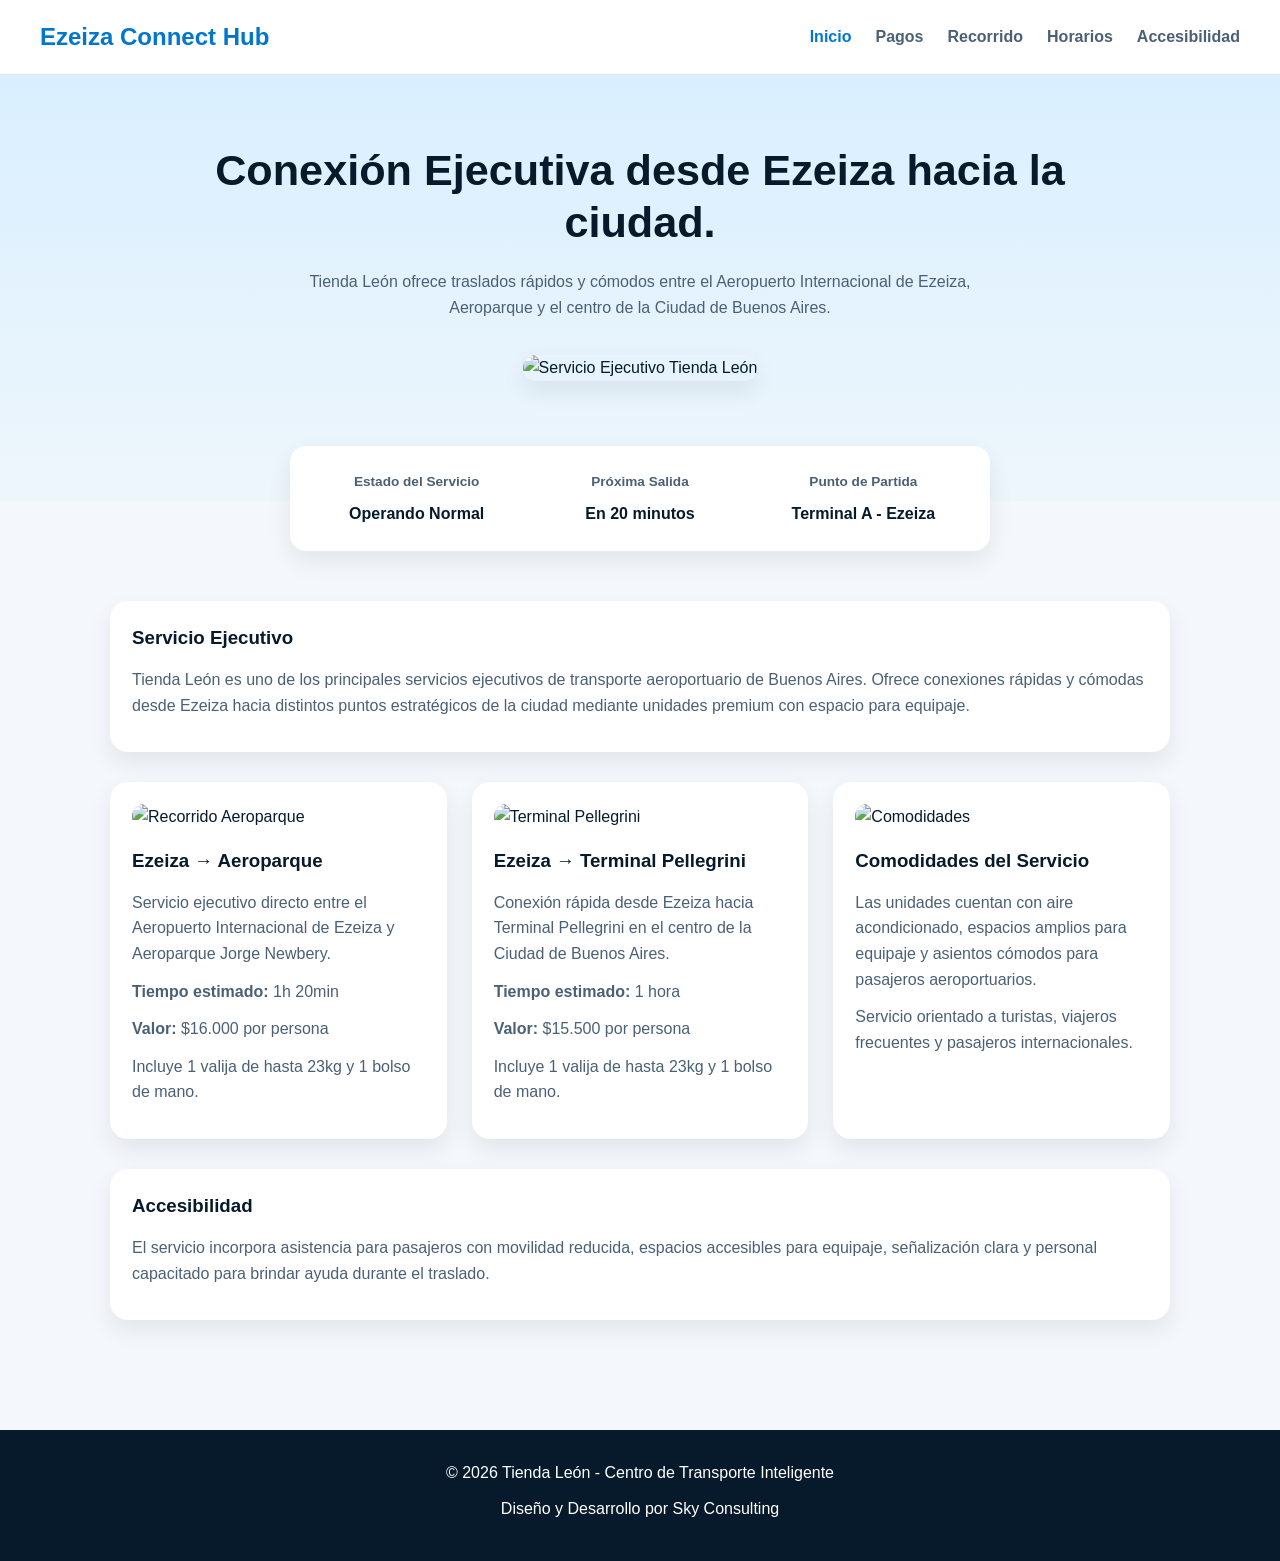
==== index.html @ 2cee9895 "Rename tiendaleon.html to index.html" ====
<!DOCTYPE html>
<html lang="es">

<head>

    <meta charset="UTF-8">
    <meta name="viewport" content="width=device-width, initial-scale=1.0">

    <title>Tienda León | Ezeiza Connect Hub</title>

    <link rel="stylesheet" href="css.css">

</head>

<body>

<header>

    <h1>Ezeiza Connect Hub</h1>

    <nav>
        <ul>
            <li><a href="#" class="active">Inicio</a></li>
            <li><a href="#">Pagos</a></li>
            <li><a href="#">Recorrido</a></li>
            <li><a href="#">Horarios</a></li>
            <li><a href="#">Accesibilidad</a></li>
        </ul>
    </nav>

</header>

<section class="hero-wrapper">

    <div class="hero-content">

        <h2>
            Conexión Ejecutiva desde Ezeiza hacia la ciudad.
        </h2>

        <p>
            Tienda León ofrece traslados rápidos y cómodos entre
            el Aeropuerto Internacional de Ezeiza, Aeroparque y
            el centro de la Ciudad de Buenos Aires.
        </p>

        <img src="imagenes/tiendaleon-banner.jpg"
             alt="Servicio Ejecutivo Tienda León"
             class="hero-bus">

    </div>

</section>

<div class="status-panel-container">

    <div class="status-panel">

        <div class="status-item">

            <h4>Estado del Servicio</h4>

            <p>Operando Normal</p>

        </div>

        <div class="status-item">

            <h4>Próxima Salida</h4>

            <p>En 20 minutos</p>

        </div>

        <div class="status-item">

            <h4>Punto de Partida</h4>

            <p>Terminal A - Ezeiza</p>

        </div>

    </div>

</div>

<main>

<section class="info-section">

    <div class="card info-card">

        <h3>Servicio Ejecutivo</h3>

        <p>
            Tienda León es uno de los principales servicios ejecutivos
            de transporte aeroportuario de Buenos Aires. Ofrece conexiones
            rápidas y cómodas desde Ezeiza hacia distintos puntos estratégicos
            de la ciudad mediante unidades premium con espacio para equipaje.
        </p>

    </div>

</section>

<section class="cards-grid">

    <div class="card">

        <img src="imagenes/recorrido.jpg"
             alt="Recorrido Aeroparque">

        <h3>Ezeiza → Aeroparque</h3>

        <p>
            Servicio ejecutivo directo entre el Aeropuerto Internacional
            de Ezeiza y Aeroparque Jorge Newbery.
        </p>

        <p>
            <strong>Tiempo estimado:</strong> 1h 20min
        </p>

        <p>
            <strong>Valor:</strong> $16.000 por persona
        </p>

        <p>
            Incluye 1 valija de hasta 23kg y 1 bolso de mano.
        </p>

    </div>

    <div class="card">

        <img src="imagenes/terminal.jpg"
             alt="Terminal Pellegrini">

        <h3>Ezeiza → Terminal Pellegrini</h3>

        <p>
            Conexión rápida desde Ezeiza hacia Terminal Pellegrini
            en el centro de la Ciudad de Buenos Aires.
        </p>

        <p>
            <strong>Tiempo estimado:</strong> 1 hora
        </p>

        <p>
            <strong>Valor:</strong> $15.500 por persona
        </p>

        <p>
            Incluye 1 valija de hasta 23kg y 1 bolso de mano.
        </p>

    </div>

    <div class="card">

        <img src="imagenes/equipaje2.jpg"
             alt="Comodidades">

        <h3>Comodidades del Servicio</h3>

        <p>
            Las unidades cuentan con aire acondicionado,
            espacios amplios para equipaje y asientos cómodos
            para pasajeros aeroportuarios.
        </p>

        <p>
            Servicio orientado a turistas, viajeros frecuentes
            y pasajeros internacionales.
        </p>

    </div>

</section>

<section class="info-section">

    <div class="card info-card">

        <h3>Accesibilidad</h3>

        <p>
            El servicio incorpora asistencia para pasajeros con movilidad reducida,
            espacios accesibles para equipaje, señalización clara y personal
            capacitado para brindar ayuda durante el traslado.
        </p>

    </div>

</section>

</main>

<footer>

    <div class="footer-content">

        <p>© 2026 Tienda León - Centro de Transporte Inteligente</p>

        <p>
            Diseño y Desarrollo por Sky Consulting
        </p>

    </div>

</footer>

</body>

</html>
---- css.css ----
/* RESET */

* {
    margin: 0;
    padding: 0;
    box-sizing: border-box;
}

/* VARIABLES */

:root {

    --blue-main: #0077CC;
    --blue-light: #38A9FF;
    --blue-soft: #D9EFFF;
    --dark-blue: #061A2B;
    --text-gray: #4B6075;
    --white: #FFFFFF;
    --background: #F4F7FB;

    --radius: 18px;

    --shadow:
    0 10px 25px rgba(0, 0, 0, 0.08);
}

/* BODY */

body {

    font-family: "Segoe UI", Verdana, sans-serif;

    background-color: var(--background);

    color: var(--dark-blue);

    line-height: 1.6;
}

/* HEADER */

header {

    width: 100%;

    background-color: var(--white);

    padding: 18px 40px;

    display: flex;

    justify-content: space-between;

    align-items: center;

    border-bottom: 1px solid #dbe6f0;

    position: sticky;

    top: 0;

    z-index: 100;
}

header h1 {

    font-size: 1.5rem;

    color: var(--blue-main);
}

nav ul {

    display: flex;

    list-style: none;

    gap: 24px;
}

nav a {

    text-decoration: none;

    color: var(--text-gray);

    font-weight: 600;

    transition: 0.2s;
}

nav a:hover,
.active {

    color: var(--blue-main);
}

/* HERO */

.hero-wrapper {

    background:
    linear-gradient(
        180deg,
        var(--blue-soft),
        #eef6fc
    );

    padding: 70px 20px 120px;

    text-align: center;
}

.hero-content {

    max-width: 900px;

    margin: auto;
}

.hero-content h2 {

    font-size: 2.7rem;

    line-height: 1.2;

    margin-bottom: 20px;
}

.hero-content p {

    max-width: 720px;

    margin: auto;

    color: var(--text-gray);

    margin-bottom: 35px;
}

.hero-bus {

    width: 100%;

    max-width: 520px;

    border-radius: 16px;

    box-shadow: var(--shadow);
}

/* STATUS PANEL */

.status-panel-container {

    display: flex;

    justify-content: center;

    margin-top: -55px;

    padding: 0 20px;
}

.status-panel {

    background-color: var(--white);

    border-radius: 16px;

    padding: 25px;

    width: 100%;

    max-width: 700px;

    display: grid;

    grid-template-columns: repeat(3, 1fr);

    gap: 20px;

    box-shadow: var(--shadow);
}

.status-item {

    text-align: center;
}

.status-item h4 {

    color: var(--text-gray);

    font-size: 0.85rem;

    margin-bottom: 8px;
}

.status-item p {

    font-weight: 700;

    color: var(--dark-blue);
}

/* MAIN */

main {

    max-width: 1100px;

    margin: auto;

    padding: 50px 20px 80px;
}

/* INFO SECTION */

.info-section {

    margin-bottom: 30px;
}

.info-card {

    padding: 35px;
}

/* GRID */

.cards-grid {

    display: grid;

    grid-template-columns: repeat(auto-fit, minmax(260px, 1fr));

    gap: 25px;

    margin-bottom: 30px;
}

/* CARD */

.card {

    background-color: var(--white);

    border-radius: var(--radius);

    padding: 22px;

    box-shadow: var(--shadow);
}

.card img {

    width: 100%;

    height: 120px;

    object-fit: cover;

    border-radius: 12px;

    margin-bottom: 16px;
}

.card h3 {

    margin-bottom: 14px;

    color: var(--dark-blue);
}

.card p {

    color: var(--text-gray);

    margin-bottom: 12px;
}

/* FOOTER */

footer {

    background-color: var(--dark-blue);

    color: white;

    text-align: center;

    padding: 30px 20px;
}

.footer-content p {

    margin-bottom: 10px;
}

/* RESPONSIVE */

@media (max-width: 800px) {

    header {

        flex-direction: column;

        gap: 16px;

        text-align: center;
    }

    nav ul {

        flex-wrap: wrap;

        justify-content: center;

        gap: 16px;
    }

    .hero-content h2 {

        font-size: 2rem;
    }

    .status-panel {

        grid-template-columns: 1fr;
    }
}
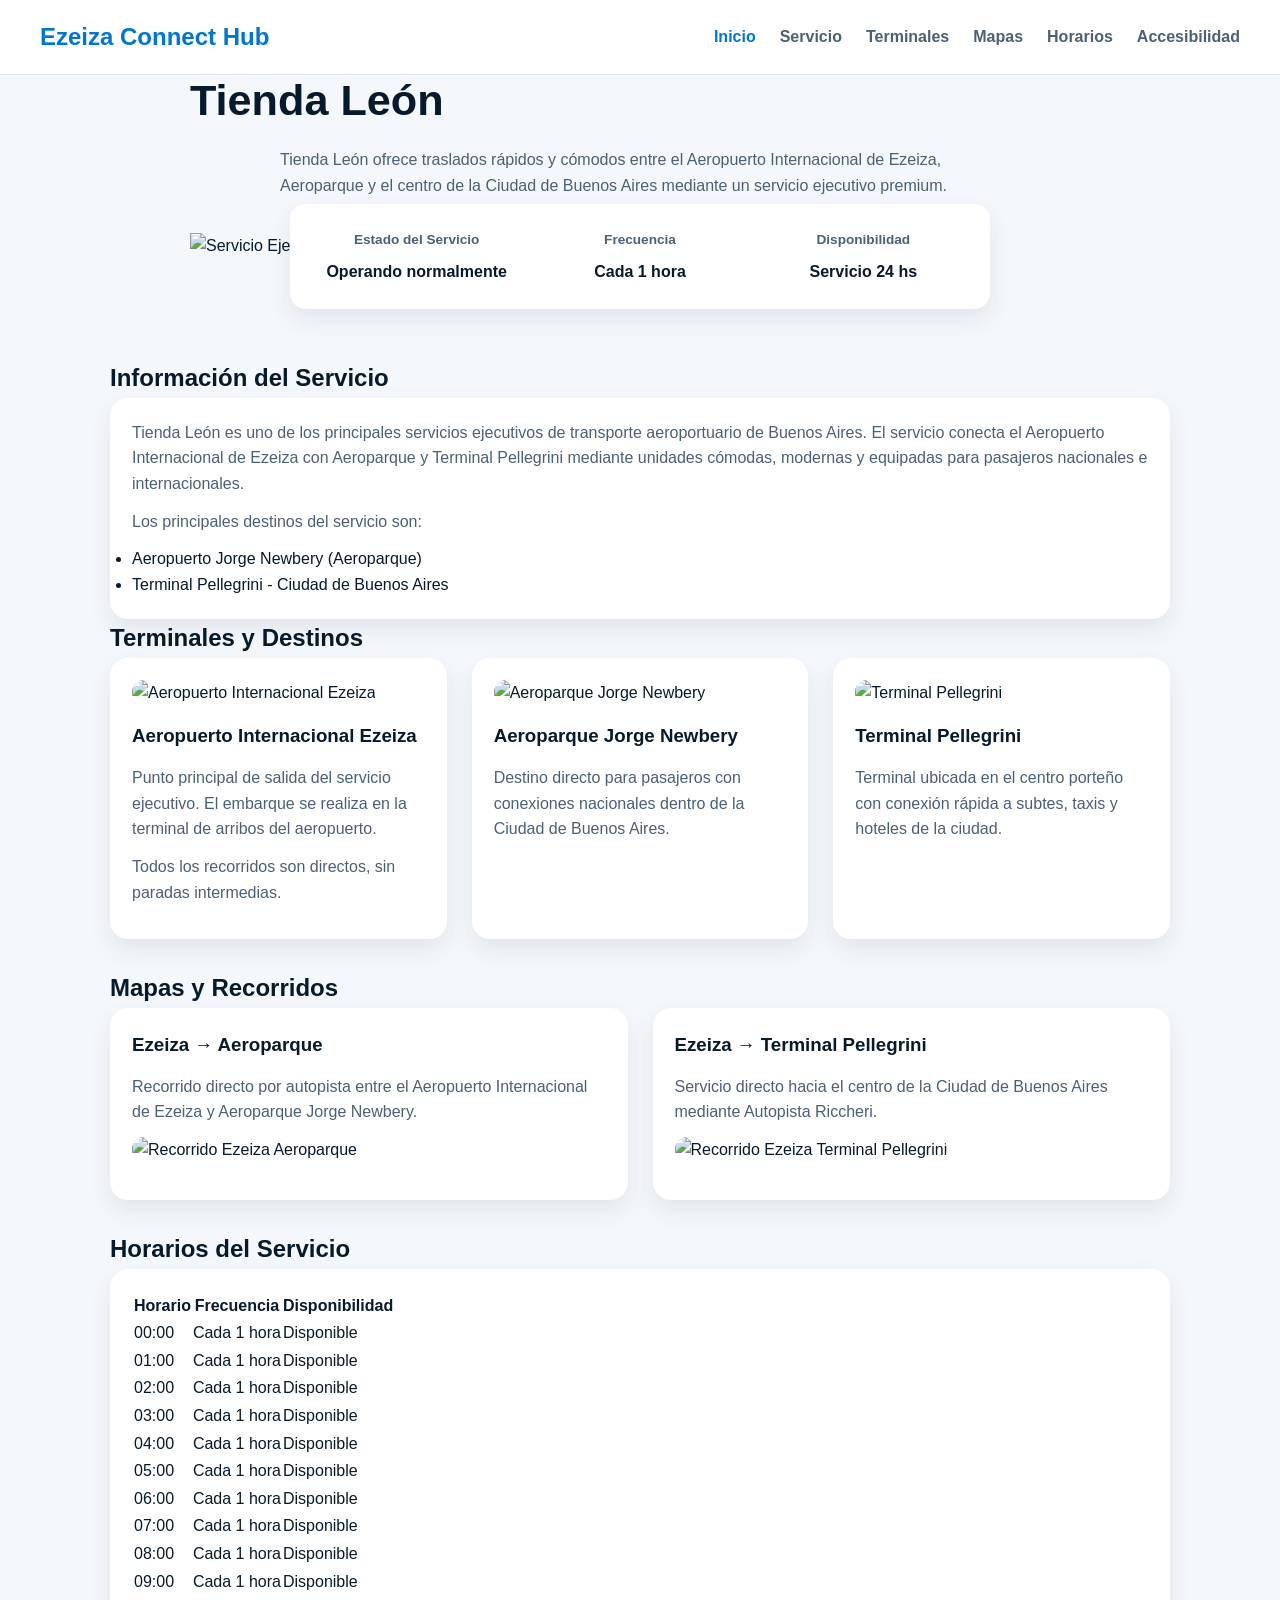
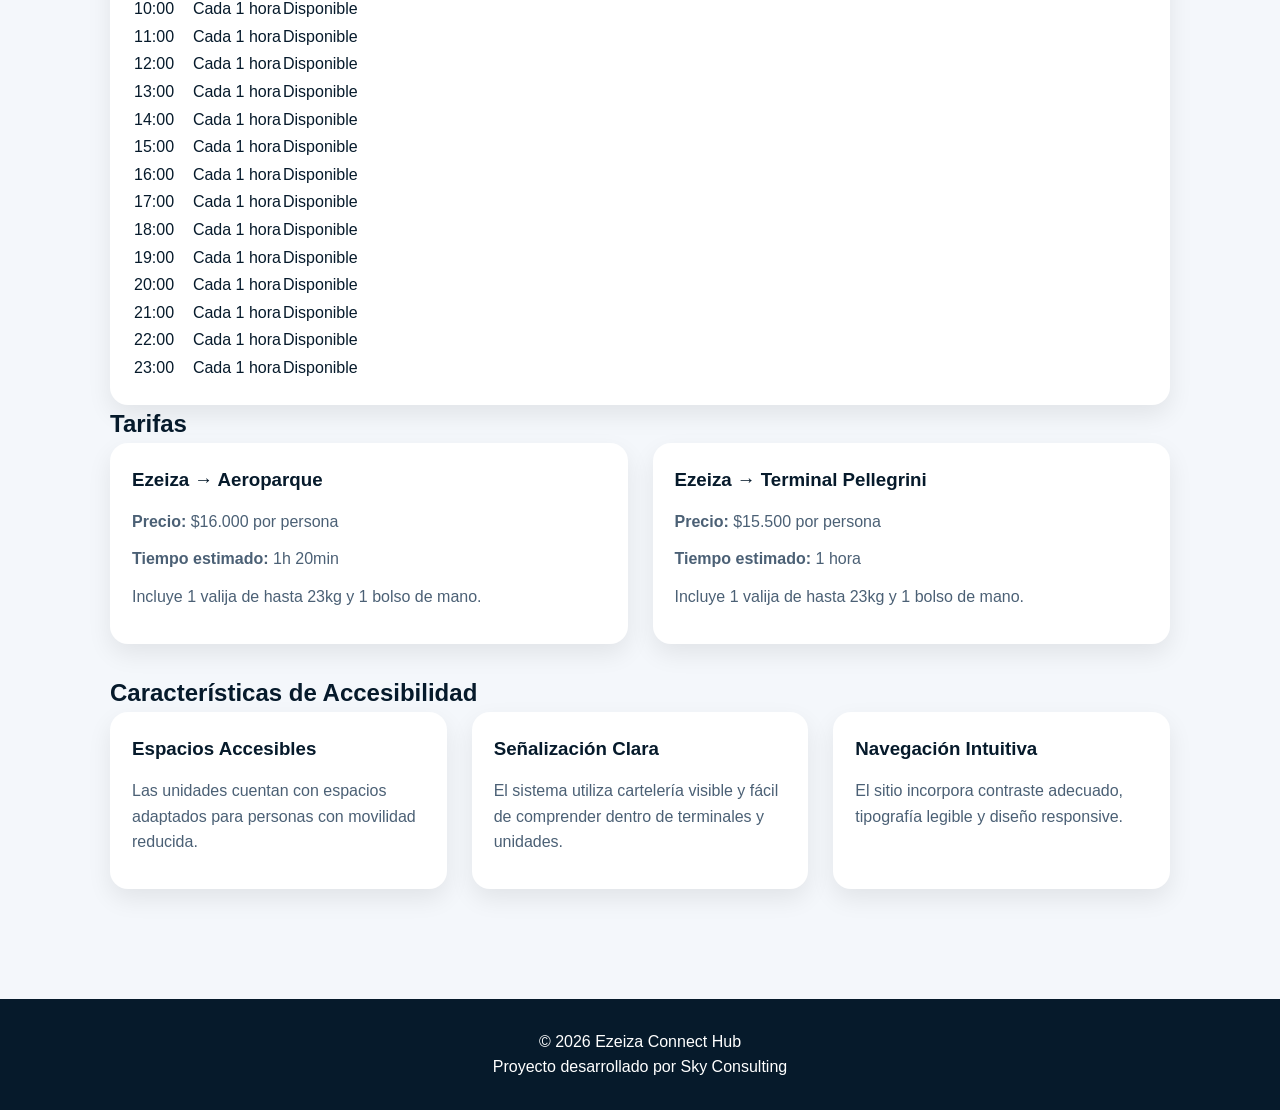
==== commit 3b1e776b: "Update navigation and service information in index.html" ====
--- a/index.html
+++ b/index.html
@@ -19,40 +19,44 @@
     <h1>Ezeiza Connect Hub</h1>
 
     <nav>
+
         <ul>
+
             <li><a href="#" class="active">Inicio</a></li>
-            <li><a href="#">Pagos</a></li>
-            <li><a href="#">Recorrido</a></li>
-            <li><a href="#">Horarios</a></li>
-            <li><a href="#">Accesibilidad</a></li>
+            <li><a href="#servicio">Servicio</a></li>
+            <li><a href="#terminales">Terminales</a></li>
+            <li><a href="#mapas">Mapas</a></li>
+            <li><a href="#horarios">Horarios</a></li>
+            <li><a href="#accesibilidad">Accesibilidad</a></li>
+
         </ul>
+
     </nav>
 
 </header>
 
-<section class="hero-wrapper">
+<section class="hero">
 
     <div class="hero-content">
 
-        <h2>
-            Conexión Ejecutiva desde Ezeiza hacia la ciudad.
-        </h2>
+        <h2>Tienda León</h2>
 
         <p>
             Tienda León ofrece traslados rápidos y cómodos entre
             el Aeropuerto Internacional de Ezeiza, Aeroparque y
-            el centro de la Ciudad de Buenos Aires.
+            el centro de la Ciudad de Buenos Aires mediante un
+            servicio ejecutivo premium.
         </p>
 
-        <img src="imagenes/tiendaleon-banner.jpg"
+        <img src="imagenes/tiendaleon.jpg"
              alt="Servicio Ejecutivo Tienda León"
-             class="hero-bus">
-
-    </div>
-
-</section>
-
-<div class="status-panel-container">
+             class="hero-img">
+
+    </div>
+
+</section>
+
+<section class="status-panel-container">
 
     <div class="status-panel">
 
@@ -60,136 +64,297 @@
 
             <h4>Estado del Servicio</h4>
 
-            <p>Operando Normal</p>
+            <p>Operando normalmente</p>
 
         </div>
 
         <div class="status-item">
 
-            <h4>Próxima Salida</h4>
-
-            <p>En 20 minutos</p>
+            <h4>Frecuencia</h4>
+
+            <p>Cada 1 hora</p>
 
         </div>
 
         <div class="status-item">
 
-            <h4>Punto de Partida</h4>
-
-            <p>Terminal A - Ezeiza</p>
-
-        </div>
-
-    </div>
-
-</div>
+            <h4>Disponibilidad</h4>
+
+            <p>Servicio 24 hs</p>
+
+        </div>
+
+    </div>
+
+</section>
 
 <main>
 
-<section class="info-section">
-
-    <div class="card info-card">
-
-        <h3>Servicio Ejecutivo</h3>
+<section id="servicio" class="section">
+
+    <h2>Información del Servicio</h2>
+
+    <div class="card">
 
         <p>
             Tienda León es uno de los principales servicios ejecutivos
-            de transporte aeroportuario de Buenos Aires. Ofrece conexiones
-            rápidas y cómodas desde Ezeiza hacia distintos puntos estratégicos
-            de la ciudad mediante unidades premium con espacio para equipaje.
+            de transporte aeroportuario de Buenos Aires. El servicio conecta
+            el Aeropuerto Internacional de Ezeiza con Aeroparque y Terminal
+            Pellegrini mediante unidades cómodas, modernas y equipadas
+            para pasajeros nacionales e internacionales.
         </p>
 
-    </div>
-
-</section>
-
-<section class="cards-grid">
+        <p>
+            Los principales destinos del servicio son:
+        </p>
+
+        <ul>
+
+            <li>Aeropuerto Jorge Newbery (Aeroparque)</li>
+
+            <li>Terminal Pellegrini - Ciudad de Buenos Aires</li>
+
+        </ul>
+
+    </div>
+
+</section>
+
+<section id="terminales" class="section">
+
+    <h2>Terminales y Destinos</h2>
+
+    <div class="cards-grid">
+
+        <div class="card">
+
+            <img src="imagenes/ezeiza.jpg"
+                 alt="Aeropuerto Internacional Ezeiza">
+
+            <h3>Aeropuerto Internacional Ezeiza</h3>
+
+            <p>
+                Punto principal de salida del servicio ejecutivo.
+                El embarque se realiza en la terminal de arribos
+                del aeropuerto.
+            </p>
+
+            <p>
+                Todos los recorridos son directos,
+                sin paradas intermedias.
+            </p>
+
+        </div>
+
+        <div class="card">
+
+            <img src="imagenes/aeroparque.jpg"
+                 alt="Aeroparque Jorge Newbery">
+
+            <h3>Aeroparque Jorge Newbery</h3>
+
+            <p>
+                Destino directo para pasajeros con conexiones
+                nacionales dentro de la Ciudad de Buenos Aires.
+            </p>
+
+        </div>
+
+        <div class="card">
+
+            <img src="imagenes/pellegrini.jpg"
+                 alt="Terminal Pellegrini">
+
+            <h3>Terminal Pellegrini</h3>
+
+            <p>
+                Terminal ubicada en el centro porteño con conexión
+                rápida a subtes, taxis y hoteles de la ciudad.
+            </p>
+
+        </div>
+
+    </div>
+
+</section>
+
+<section id="mapas" class="section">
+
+    <h2>Mapas y Recorridos</h2>
+
+    <div class="cards-grid">
+
+        <div class="card">
+
+            <h3>Ezeiza → Aeroparque</h3>
+
+            <p>
+                Recorrido directo por autopista entre
+                el Aeropuerto Internacional de Ezeiza
+                y Aeroparque Jorge Newbery.
+            </p>
+            
+            <img src="imagenes/mapa1.jpg"
+                 alt="Recorrido Ezeiza Aeroparque"
+                 class="mapa-img">
+
+        </div>
+
+        <div class="card">
+
+            <h3>Ezeiza → Terminal Pellegrini</h3>
+
+            <p>
+                Servicio directo hacia el centro de
+                la Ciudad de Buenos Aires mediante
+                Autopista Riccheri.
+            </p>
+
+            <img src="imagenes/mapa2.jpg"
+                 alt="Recorrido Ezeiza Terminal Pellegrini"
+                 class="mapa-img">
+
+        </div>
+
+    </div>
+
+</section>
+
+<section id="horarios" class="section">
+
+    <h2>Horarios del Servicio</h2>
 
     <div class="card">
 
-        <img src="imagenes/recorrido.jpg"
-             alt="Recorrido Aeroparque">
-
-        <h3>Ezeiza → Aeroparque</h3>
-
-        <p>
-            Servicio ejecutivo directo entre el Aeropuerto Internacional
-            de Ezeiza y Aeroparque Jorge Newbery.
-        </p>
-
-        <p>
-            <strong>Tiempo estimado:</strong> 1h 20min
-        </p>
-
-        <p>
-            <strong>Valor:</strong> $16.000 por persona
-        </p>
-
-        <p>
-            Incluye 1 valija de hasta 23kg y 1 bolso de mano.
-        </p>
-
-    </div>
-
-    <div class="card">
-
-        <img src="imagenes/terminal.jpg"
-             alt="Terminal Pellegrini">
-
-        <h3>Ezeiza → Terminal Pellegrini</h3>
-
-        <p>
-            Conexión rápida desde Ezeiza hacia Terminal Pellegrini
-            en el centro de la Ciudad de Buenos Aires.
-        </p>
-
-        <p>
-            <strong>Tiempo estimado:</strong> 1 hora
-        </p>
-
-        <p>
-            <strong>Valor:</strong> $15.500 por persona
-        </p>
-
-        <p>
-            Incluye 1 valija de hasta 23kg y 1 bolso de mano.
-        </p>
-
-    </div>
-
-    <div class="card">
-
-        <img src="imagenes/equipaje2.jpg"
-             alt="Comodidades">
-
-        <h3>Comodidades del Servicio</h3>
-
-        <p>
-            Las unidades cuentan con aire acondicionado,
-            espacios amplios para equipaje y asientos cómodos
-            para pasajeros aeroportuarios.
-        </p>
-
-        <p>
-            Servicio orientado a turistas, viajeros frecuentes
-            y pasajeros internacionales.
-        </p>
-
-    </div>
-
-</section>
-
-<section class="info-section">
-
-    <div class="card info-card">
-
-        <h3>Accesibilidad</h3>
-
-        <p>
-            El servicio incorpora asistencia para pasajeros con movilidad reducida,
-            espacios accesibles para equipaje, señalización clara y personal
-            capacitado para brindar ayuda durante el traslado.
-        </p>
+        <table>
+
+            <thead>
+
+                <tr>
+
+                    <th>Horario</th>
+
+                    <th>Frecuencia</th>
+
+                    <th>Disponibilidad</th>
+
+                </tr>
+
+            </thead>
+
+            <tbody>
+
+                <tr><td>00:00</td><td>Cada 1 hora</td><td>Disponible</td></tr>
+                <tr><td>01:00</td><td>Cada 1 hora</td><td>Disponible</td></tr>
+                <tr><td>02:00</td><td>Cada 1 hora</td><td>Disponible</td></tr>
+                <tr><td>03:00</td><td>Cada 1 hora</td><td>Disponible</td></tr>
+                <tr><td>04:00</td><td>Cada 1 hora</td><td>Disponible</td></tr>
+                <tr><td>05:00</td><td>Cada 1 hora</td><td>Disponible</td></tr>
+                <tr><td>06:00</td><td>Cada 1 hora</td><td>Disponible</td></tr>
+                <tr><td>07:00</td><td>Cada 1 hora</td><td>Disponible</td></tr>
+                <tr><td>08:00</td><td>Cada 1 hora</td><td>Disponible</td></tr>
+                <tr><td>09:00</td><td>Cada 1 hora</td><td>Disponible</td></tr>
+                <tr><td>10:00</td><td>Cada 1 hora</td><td>Disponible</td></tr>
+                <tr><td>11:00</td><td>Cada 1 hora</td><td>Disponible</td></tr>
+                <tr><td>12:00</td><td>Cada 1 hora</td><td>Disponible</td></tr>
+                <tr><td>13:00</td><td>Cada 1 hora</td><td>Disponible</td></tr>
+                <tr><td>14:00</td><td>Cada 1 hora</td><td>Disponible</td></tr>
+                <tr><td>15:00</td><td>Cada 1 hora</td><td>Disponible</td></tr>
+                <tr><td>16:00</td><td>Cada 1 hora</td><td>Disponible</td></tr>
+                <tr><td>17:00</td><td>Cada 1 hora</td><td>Disponible</td></tr>
+                <tr><td>18:00</td><td>Cada 1 hora</td><td>Disponible</td></tr>
+                <tr><td>19:00</td><td>Cada 1 hora</td><td>Disponible</td></tr>
+                <tr><td>20:00</td><td>Cada 1 hora</td><td>Disponible</td></tr>
+                <tr><td>21:00</td><td>Cada 1 hora</td><td>Disponible</td></tr>
+                <tr><td>22:00</td><td>Cada 1 hora</td><td>Disponible</td></tr>
+                <tr><td>23:00</td><td>Cada 1 hora</td><td>Disponible</td></tr>
+
+            </tbody>
+
+        </table>
+
+    </div>
+
+</section>
+
+<section class="section">
+
+    <h2>Tarifas</h2>
+
+    <div class="cards-grid">
+
+        <div class="card">
+
+            <h3>Ezeiza → Aeroparque</h3>
+
+            <p><strong>Precio:</strong> $16.000 por persona</p>
+
+            <p><strong>Tiempo estimado:</strong> 1h 20min</p>
+
+            <p>
+                Incluye 1 valija de hasta 23kg y
+                1 bolso de mano.
+            </p>
+
+        </div>
+
+        <div class="card">
+
+            <h3>Ezeiza → Terminal Pellegrini</h3>
+
+            <p><strong>Precio:</strong> $15.500 por persona</p>
+
+            <p><strong>Tiempo estimado:</strong> 1 hora</p>
+
+            <p>
+                Incluye 1 valija de hasta 23kg y
+                1 bolso de mano.
+            </p>
+
+        </div>
+
+    </div>
+
+</section>
+
+<section id="accesibilidad" class="section">
+
+    <h2>Características de Accesibilidad</h2>
+
+    <div class="cards-grid">
+
+        <div class="card">
+
+            <h3>Espacios Accesibles</h3>
+
+            <p>
+                Las unidades cuentan con espacios adaptados
+                para personas con movilidad reducida.
+            </p>
+
+        </div>
+
+        <div class="card">
+
+            <h3>Señalización Clara</h3>
+
+            <p>
+                El sistema utiliza cartelería visible y fácil
+                de comprender dentro de terminales y unidades.
+            </p>
+
+        </div>
+
+        <div class="card">
+
+            <h3>Navegación Intuitiva</h3>
+
+            <p>
+                El sitio incorpora contraste adecuado,
+                tipografía legible y diseño responsive.
+            </p>
+
+        </div>
 
     </div>
 
@@ -199,15 +364,9 @@
 
 <footer>
 
-    <div class="footer-content">
-
-        <p>© 2026 Tienda León - Centro de Transporte Inteligente</p>
-
-        <p>
-            Diseño y Desarrollo por Sky Consulting
-        </p>
-
-    </div>
+    <p>© 2026 Ezeiza Connect Hub</p>
+
+    <p>Proyecto desarrollado por Sky Consulting</p>
 
 </footer>
 
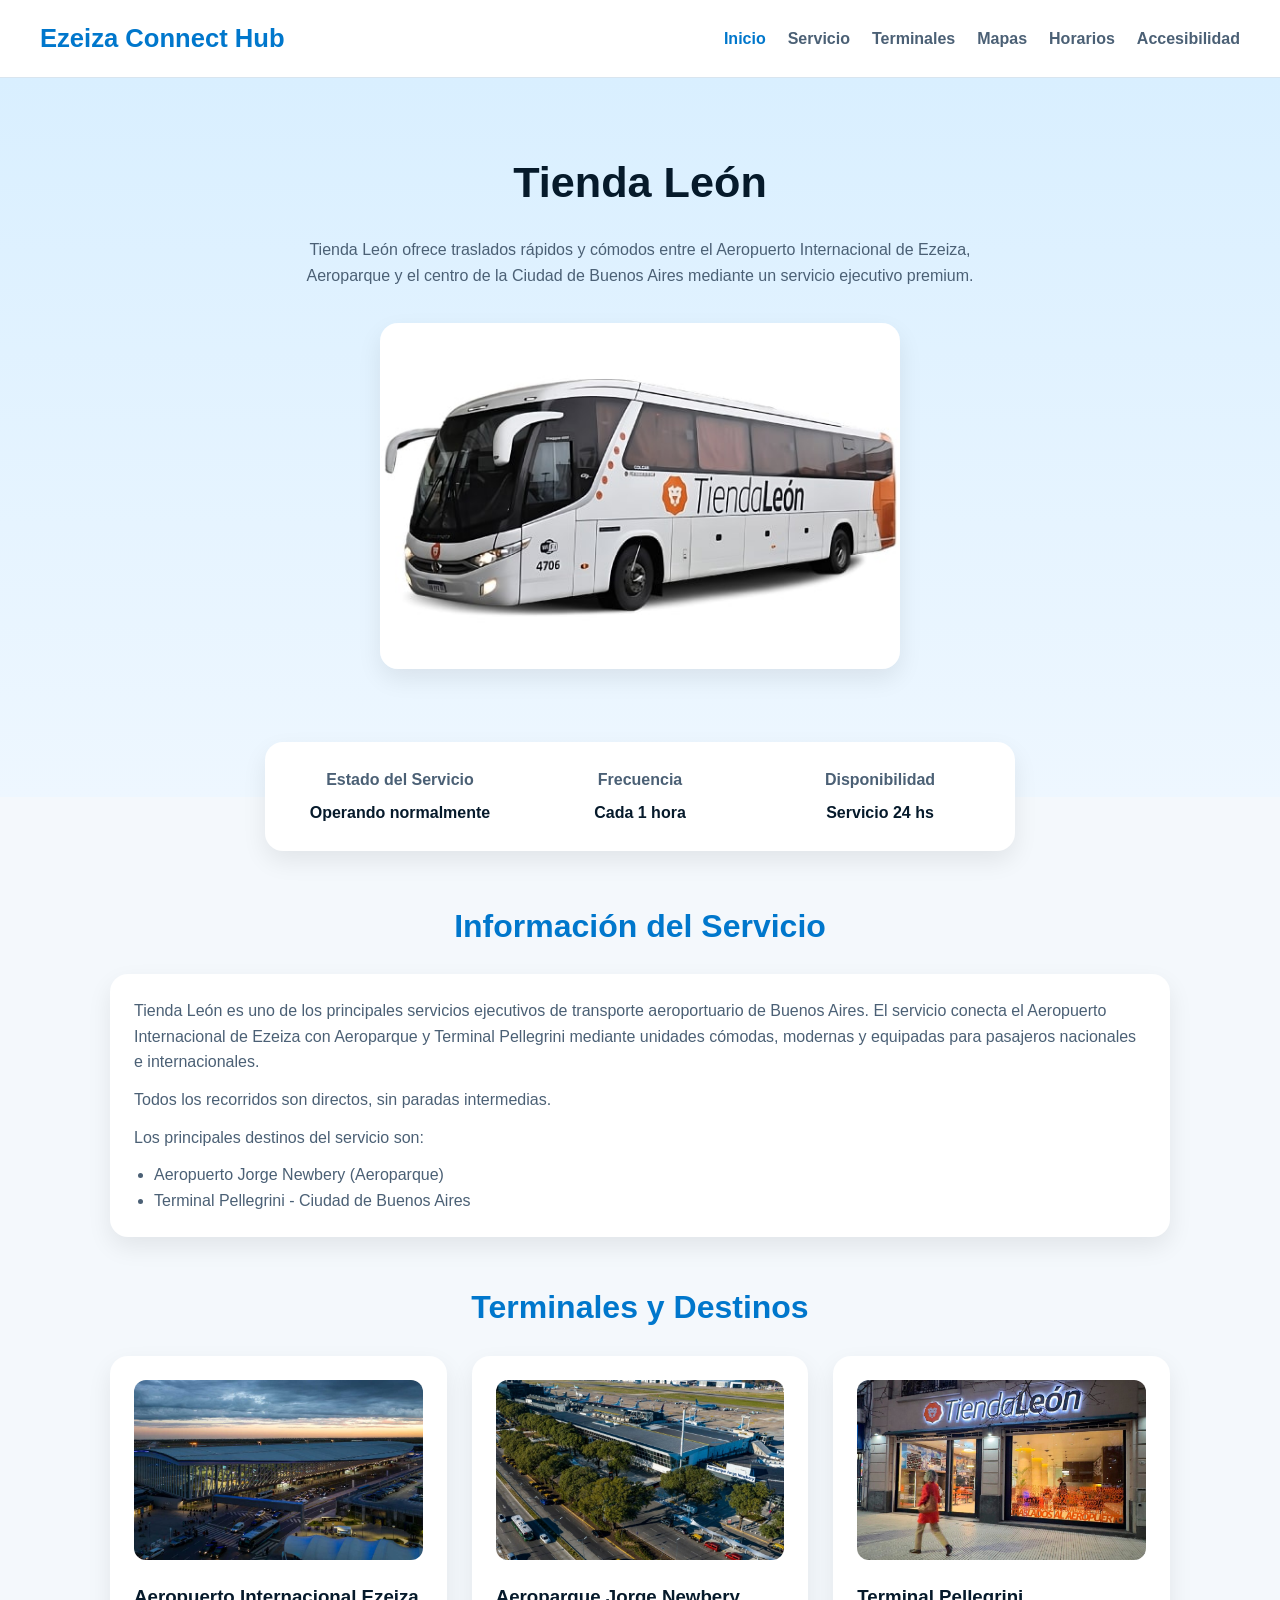
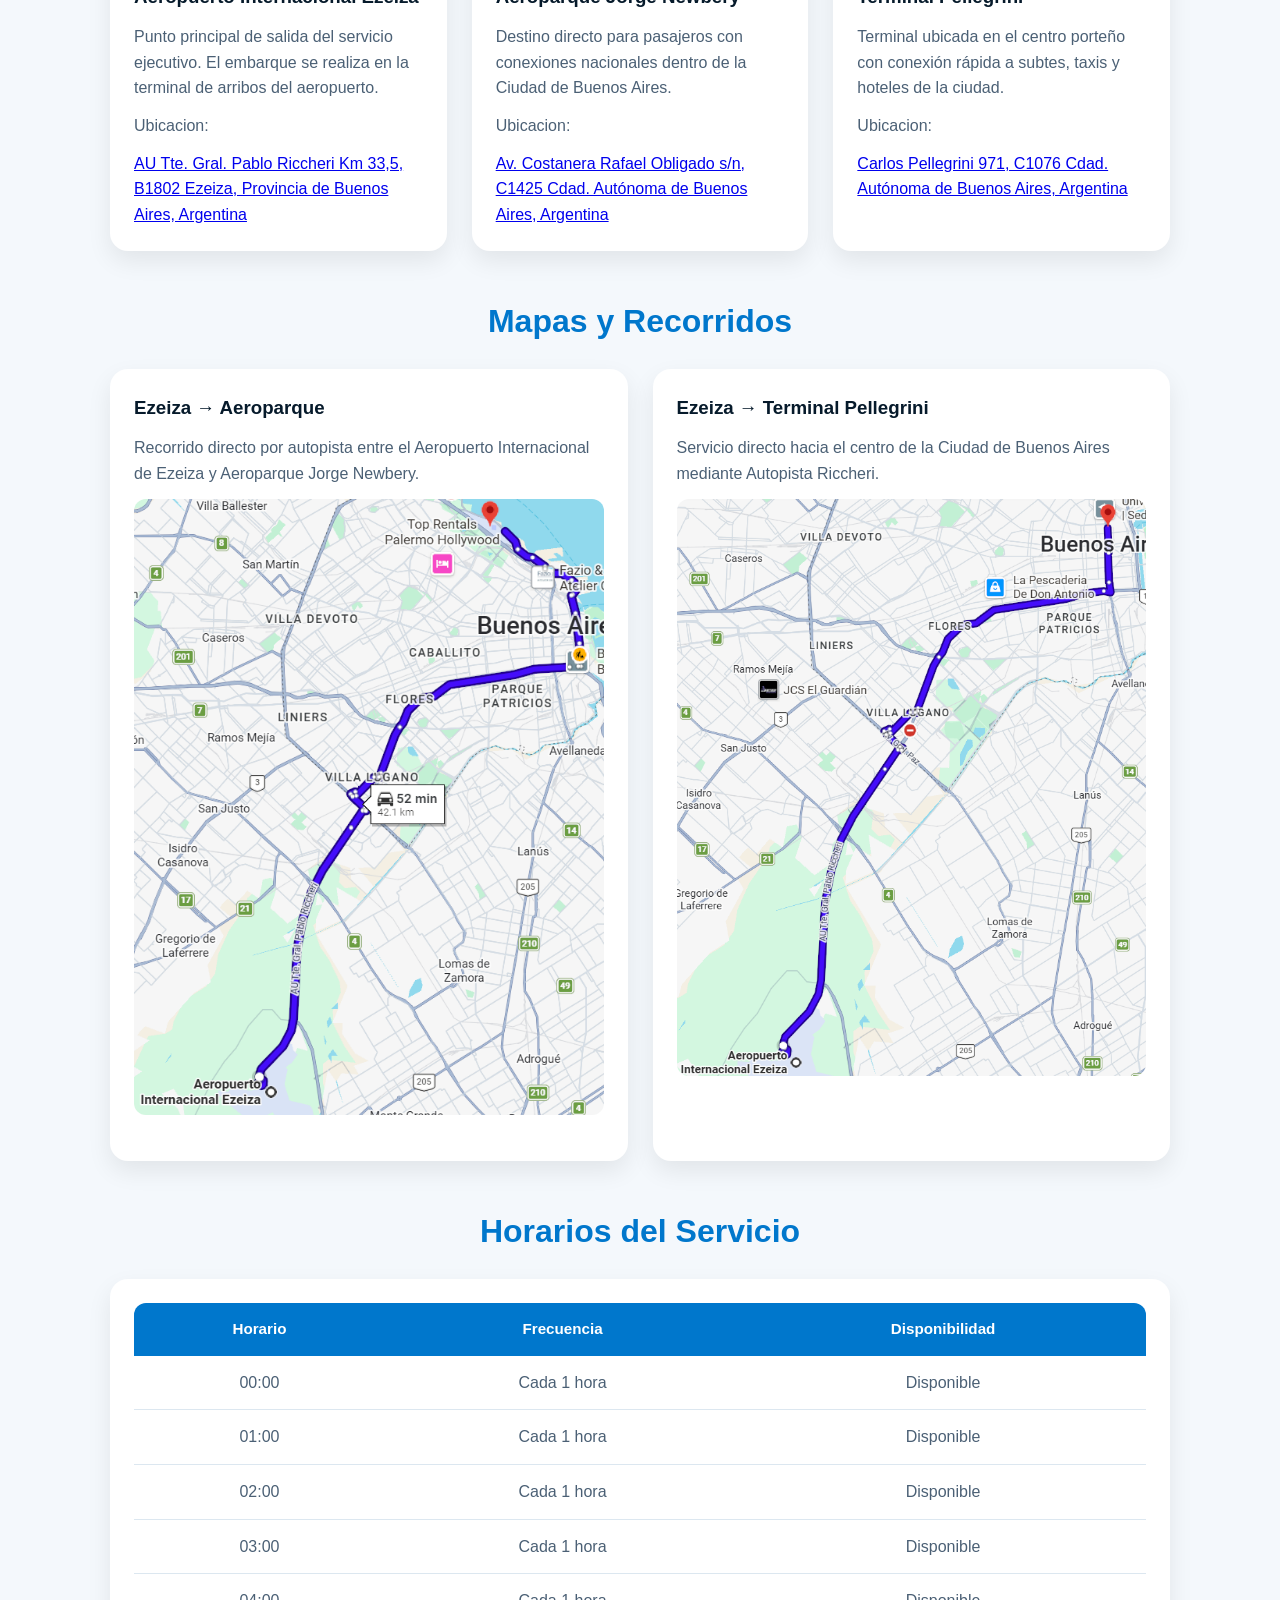
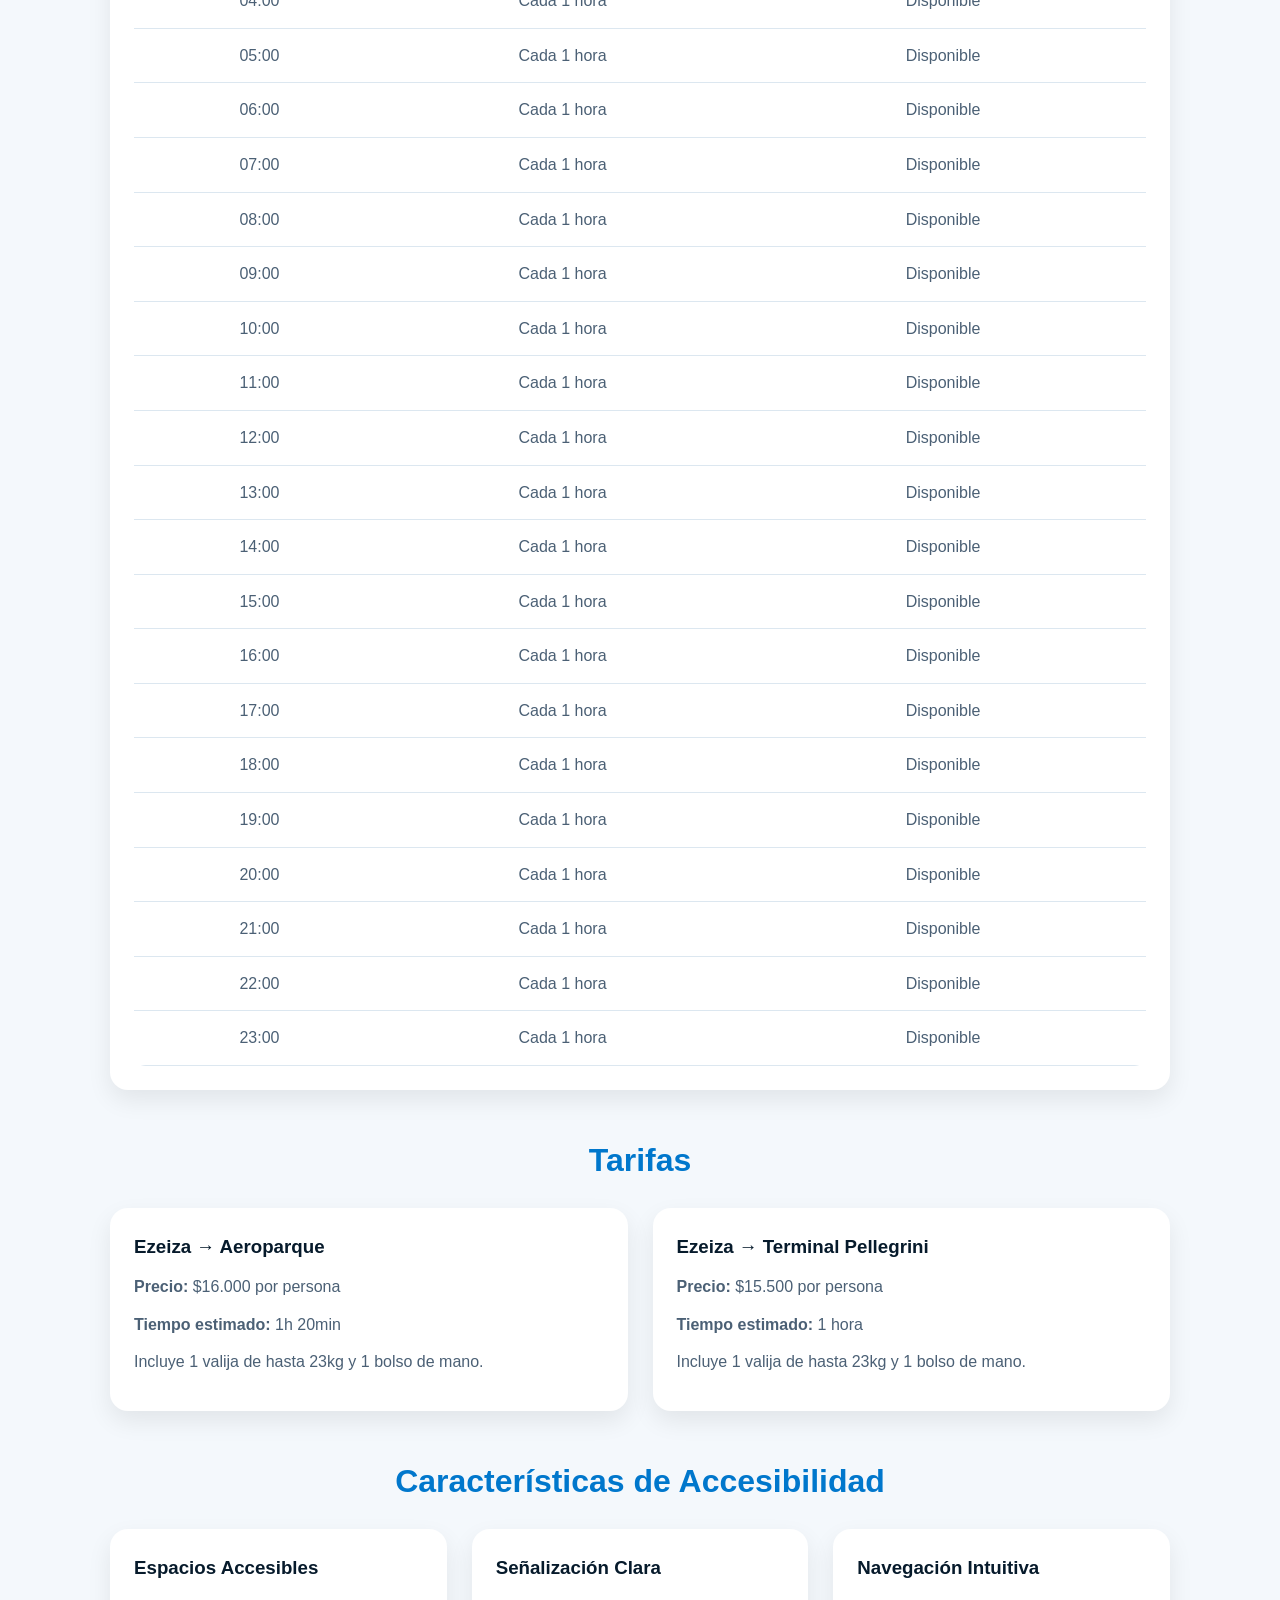
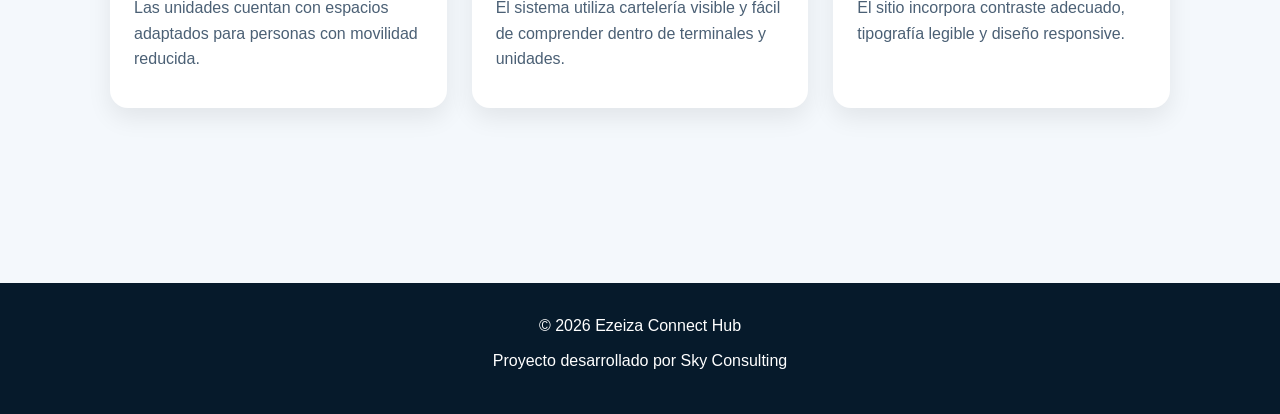
==== commit 8d6692cd: "Refactor destination information and add locations Removed redundant paragraph and added location de" ====
--- a/index.html
+++ b/index.html
@@ -103,17 +103,14 @@
             Pellegrini mediante unidades cómodas, modernas y equipadas
             para pasajeros nacionales e internacionales.
         </p>
-
-        <p>
-            Los principales destinos del servicio son:
-        </p>
+        
+        <p>Todos los recorridos son directos, sin paradas intermedias.</p>
+        
+        <p>Los principales destinos del servicio son:</p>
 
         <ul>
-
             <li>Aeropuerto Jorge Newbery (Aeroparque)</li>
-
             <li>Terminal Pellegrini - Ciudad de Buenos Aires</li>
-
         </ul>
 
     </div>
@@ -131,7 +128,7 @@
             <img src="imagenes/ezeiza.jpg"
                  alt="Aeropuerto Internacional Ezeiza">
 
-            <h3>Aeropuerto Internacional Ezeiza</h3>
+            <h3>Aeropuerto Internacional Ezeiza</h3>    
 
             <p>
                 Punto principal de salida del servicio ejecutivo.
@@ -139,10 +136,9 @@
                 del aeropuerto.
             </p>
 
-            <p>
-                Todos los recorridos son directos,
-                sin paradas intermedias.
-            </p>
+            <p>Ubicacion:</p>
+
+            <a href="https://maps.app.goo.gl/3HDihcveMCBd2cHBA">AU Tte. Gral. Pablo Riccheri Km 33,5, B1802 Ezeiza, Provincia de Buenos Aires, Argentina</a>
 
         </div>
 
@@ -158,6 +154,10 @@
                 nacionales dentro de la Ciudad de Buenos Aires.
             </p>
 
+            <p>Ubicacion:</p>
+
+            <a href="https://maps.app.goo.gl/14UZ8YsFJiSViTcU9">Av. Costanera Rafael Obligado s/n, C1425 Cdad. Autónoma de Buenos Aires, Argentina</a>
+
         </div>
 
         <div class="card">
@@ -171,6 +171,10 @@
                 Terminal ubicada en el centro porteño con conexión
                 rápida a subtes, taxis y hoteles de la ciudad.
             </p>
+
+            <p>Ubicacion:</p>
+
+            <a href="https://maps.app.goo.gl/hiGtd1gdm82wyASZ9">Carlos Pellegrini 971, C1076 Cdad. Autónoma de Buenos Aires, Argentina</a>
 
         </div>
 
--- a/css.css
+++ b/css.css
@@ -1,5 +1,4 @@
 /* RESET */
-
 * {
     margin: 0;
     padding: 0;
@@ -7,326 +6,277 @@
 }
 
 /* VARIABLES */
-
 :root {
 
     --blue-main: #0077CC;
     --blue-light: #38A9FF;
     --blue-soft: #D9EFFF;
     --dark-blue: #061A2B;
-    --text-gray: #4B6075;
+    --gray-blue: #4B6075;
     --white: #FFFFFF;
-    --background: #F4F7FB;
-
+    --background: #F4F8FC;
     --radius: 18px;
-
-    --shadow:
-    0 10px 25px rgba(0, 0, 0, 0.08);
+    --shadow: 0 10px 25px rgba(0,0,0,0.08);
 }
 
 /* BODY */
-
 body {
-
-    font-family: "Segoe UI", Verdana, sans-serif;
-
+    font-family:"Segoe UI",Verdana,sans-serif;
     background-color: var(--background);
-
     color: var(--dark-blue);
-
     line-height: 1.6;
 }
 
 /* HEADER */
-
 header {
-
-    width: 100%;
-
-    background-color: var(--white);
-
+    background-color: var(--white);
     padding: 18px 40px;
-
     display: flex;
-
     justify-content: space-between;
-
     align-items: center;
-
-    border-bottom: 1px solid #dbe6f0;
-
     position: sticky;
-
     top: 0;
-
     z-index: 100;
+    border-bottom:1px solid #d9e5ef;
 }
 
 header h1 {
-
-    font-size: 1.5rem;
-
     color: var(--blue-main);
-}
-
+    font-size: 1.6rem;
+}
+
+/* NAV */
 nav ul {
-
+    list-style: none;
     display: flex;
-
-    list-style: none;
-
-    gap: 24px;
+    gap: 22px;
 }
 
 nav a {
-
     text-decoration: none;
-
-    color: var(--text-gray);
-
+    color: var(--gray-blue);
     font-weight: 600;
-
     transition: 0.2s;
 }
 
-nav a:hover,
-.active {
-
+nav a:hover,.active {
     color: var(--blue-main);
 }
 
 /* HERO */
-
-.hero-wrapper {
-
-    background:
-    linear-gradient(
-        180deg,
-        var(--blue-soft),
-        #eef6fc
-    );
-
+.hero {
+    background:linear-gradient(180deg,var(--blue-soft),#eef7ff);
     padding: 70px 20px 120px;
-
     text-align: center;
 }
 
 .hero-content {
-
     max-width: 900px;
-
     margin: auto;
 }
 
-.hero-content h2 {
-
+.hero h2 {
     font-size: 2.7rem;
-
-    line-height: 1.2;
-
     margin-bottom: 20px;
 }
 
-.hero-content p {
-
-    max-width: 720px;
-
+.hero p {
+    max-width: 700px;
     margin: auto;
-
-    color: var(--text-gray);
-
     margin-bottom: 35px;
-}
-
-.hero-bus {
-
-    width: 100%;
-
+    color: var(--gray-blue);
+}
+
+.hero-img {
+    width: 100%;
     max-width: 520px;
-
-    border-radius: 16px;
-
+    border-radius: 18px;
     box-shadow: var(--shadow);
+    object-fit: cover;
 }
 
 /* STATUS PANEL */
-
 .status-panel-container {
-
     display: flex;
-
     justify-content: center;
-
     margin-top: -55px;
-
     padding: 0 20px;
 }
 
 .status-panel {
-
-    background-color: var(--white);
-
-    border-radius: 16px;
-
+    background-color: var(--white);
+    width: 100%;
+    max-width: 750px;
+    display: grid;
+    grid-template-columns: repeat(3, 1fr);
+    gap: 20px;
     padding: 25px;
-
-    width: 100%;
-
-    max-width: 700px;
-
+    border-radius: 18px;
+    box-shadow: var(--shadow);
+}
+
+.status-item {
+    text-align: center;
+}
+
+.status-item h4 {
+    color: var(--gray-blue);
+    margin-bottom: 8px;
+}
+
+.status-item p {
+    font-weight: bold;
+}
+
+/* MAIN */
+main {
+    max-width: 1100px;
+    margin: auto;
+    padding: 50px 20px 80px;
+}
+
+/* SECTIONS */
+.section {
+    margin-bottom: 45px;
+}
+
+.section h2 {
+    margin-bottom: 22px;
+    color: var(--blue-main);
+    text-align: center;
+    font-size: 2rem;
+}
+
+/* CARD */
+.card {
+    background-color: var(--white);
+    padding: 24px;
+    border-radius: var(--radius);
+    box-shadow: var(--shadow);
+}
+
+/* GRID */
+.cards-grid {
     display: grid;
-
-    grid-template-columns: repeat(3, 1fr);
-
-    gap: 20px;
-
-    box-shadow: var(--shadow);
-}
-
-.status-item {
-
-    text-align: center;
-}
-
-.status-item h4 {
-
-    color: var(--text-gray);
-
-    font-size: 0.85rem;
-
-    margin-bottom: 8px;
-}
-
-.status-item p {
-
-    font-weight: 700;
-
+    grid-template-columns:repeat(auto-fit, minmax(260px, 1fr));
+    gap: 25px;
+}
+
+/* IMAGES GENERALES */
+.card img {
+    width: 100%;
+    height: 180px;
+    object-fit: cover;
+    border-radius: 12px;
+    margin-bottom: 15px;
+}
+
+/* MAPAS Y RECORRIDOS */
+#mapas .card img {
+    width: 100%;
+    height: auto;
+    object-fit: contain;
+    background-color: #ffffff;
+    border-radius: 12px;
+}
+
+.mapa-img {
+    width: 100%;
+    height: auto;
+    object-fit: contain;
+    background-color: #ffffff;
+    border-radius: 12px;
+}
+
+/* TEXT */
+.card h3 {
+    margin-bottom: 12px;
     color: var(--dark-blue);
 }
 
-/* MAIN */
-
-main {
-
-    max-width: 1100px;
-
-    margin: auto;
-
-    padding: 50px 20px 80px;
-}
-
-/* INFO SECTION */
-
-.info-section {
-
-    margin-bottom: 30px;
-}
-
-.info-card {
-
-    padding: 35px;
-}
-
-/* GRID */
-
-.cards-grid {
-
-    display: grid;
-
-    grid-template-columns: repeat(auto-fit, minmax(260px, 1fr));
-
-    gap: 25px;
-
-    margin-bottom: 30px;
-}
-
-/* CARD */
-
-.card {
-
-    background-color: var(--white);
-
-    border-radius: var(--radius);
-
-    padding: 22px;
-
-    box-shadow: var(--shadow);
-}
-
-.card img {
-
-    width: 100%;
-
-    height: 120px;
-
-    object-fit: cover;
-
-    border-radius: 12px;
-
-    margin-bottom: 16px;
-}
-
-.card h3 {
-
-    margin-bottom: 14px;
-
-    color: var(--dark-blue);
-}
-
 .card p {
-
-    color: var(--text-gray);
-
+    color: var(--gray-blue);
     margin-bottom: 12px;
 }
 
+.card ul {
+    margin-left: 20px;
+    color: var(--gray-blue);
+}
+
+/* TABLE */
+table {
+    width: 100%;
+    border-collapse: collapse;
+    overflow: hidden;
+    border-radius: 12px;
+}
+
+th {
+    background-color: var(--blue-main);
+    color: white;
+    padding: 14px;
+    font-size: 0.95rem;
+}
+
+td {
+    padding: 14px;
+    border-bottom:1px solid #dce7f0;
+    text-align: center;
+    color: var(--gray-blue);
+    background-color: var(--white);
+}
+
+tr:hover td {
+    background-color: #f2f8ff;
+}
+
 /* FOOTER */
-
 footer {
-
     background-color: var(--dark-blue);
-
     color: white;
-
-    text-align: center;
-
+    text-align: center;
     padding: 30px 20px;
-}
-
-.footer-content p {
-
+    margin-top: 50px;
+}
+
+footer p {
     margin-bottom: 10px;
 }
 
 /* RESPONSIVE */
 
-@media (max-width: 800px) {
-
+@media (max-width: 850px) {
     header {
-
         flex-direction: column;
-
         gap: 16px;
-
         text-align: center;
     }
 
     nav ul {
-
         flex-wrap: wrap;
-
         justify-content: center;
-
         gap: 16px;
     }
 
-    .hero-content h2 {
-
+    .hero h2 {
         font-size: 2rem;
     }
 
     .status-panel {
-
         grid-template-columns: 1fr;
     }
-}
+
+    .card img {
+        height: 160px;
+    }
+
+    #mapas .card img {
+        height: auto;
+    }
+
+    th,td {
+        font-size: 0.9rem;
+        padding: 10px;
+    }
+}
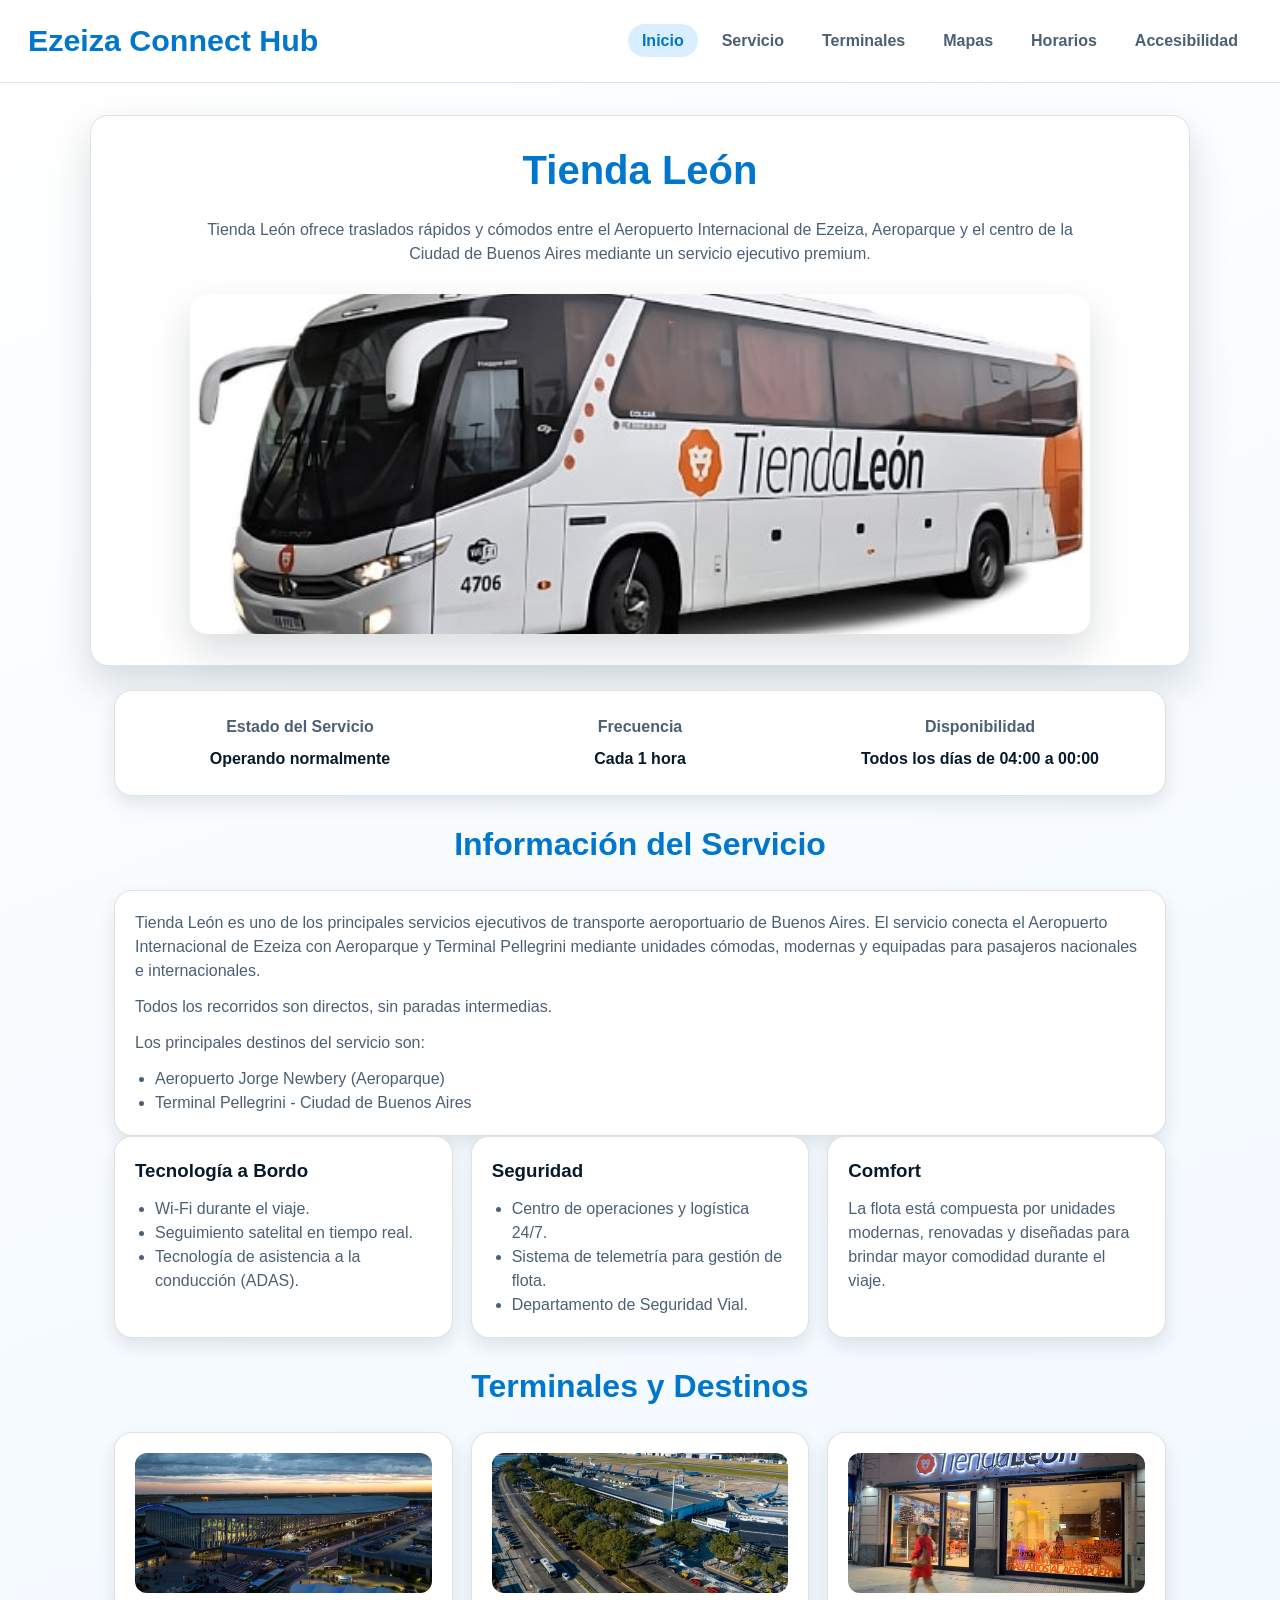
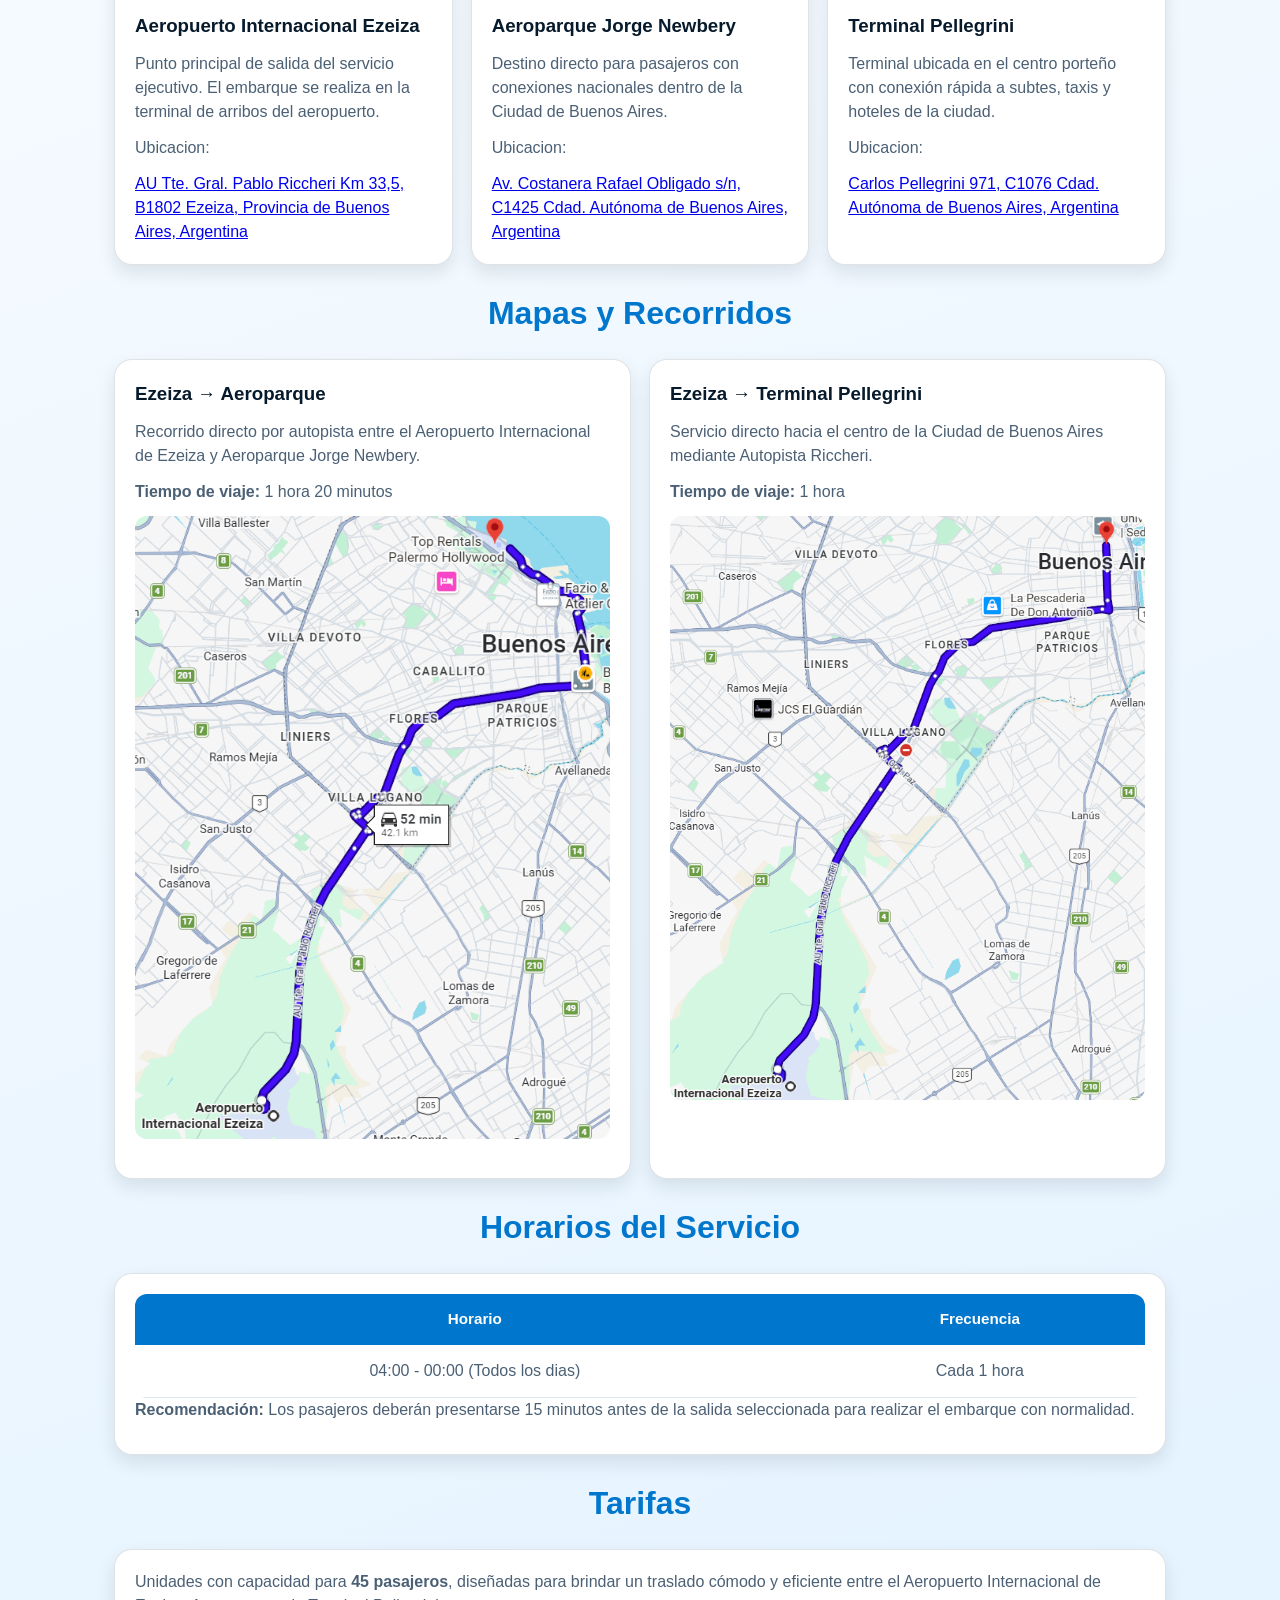
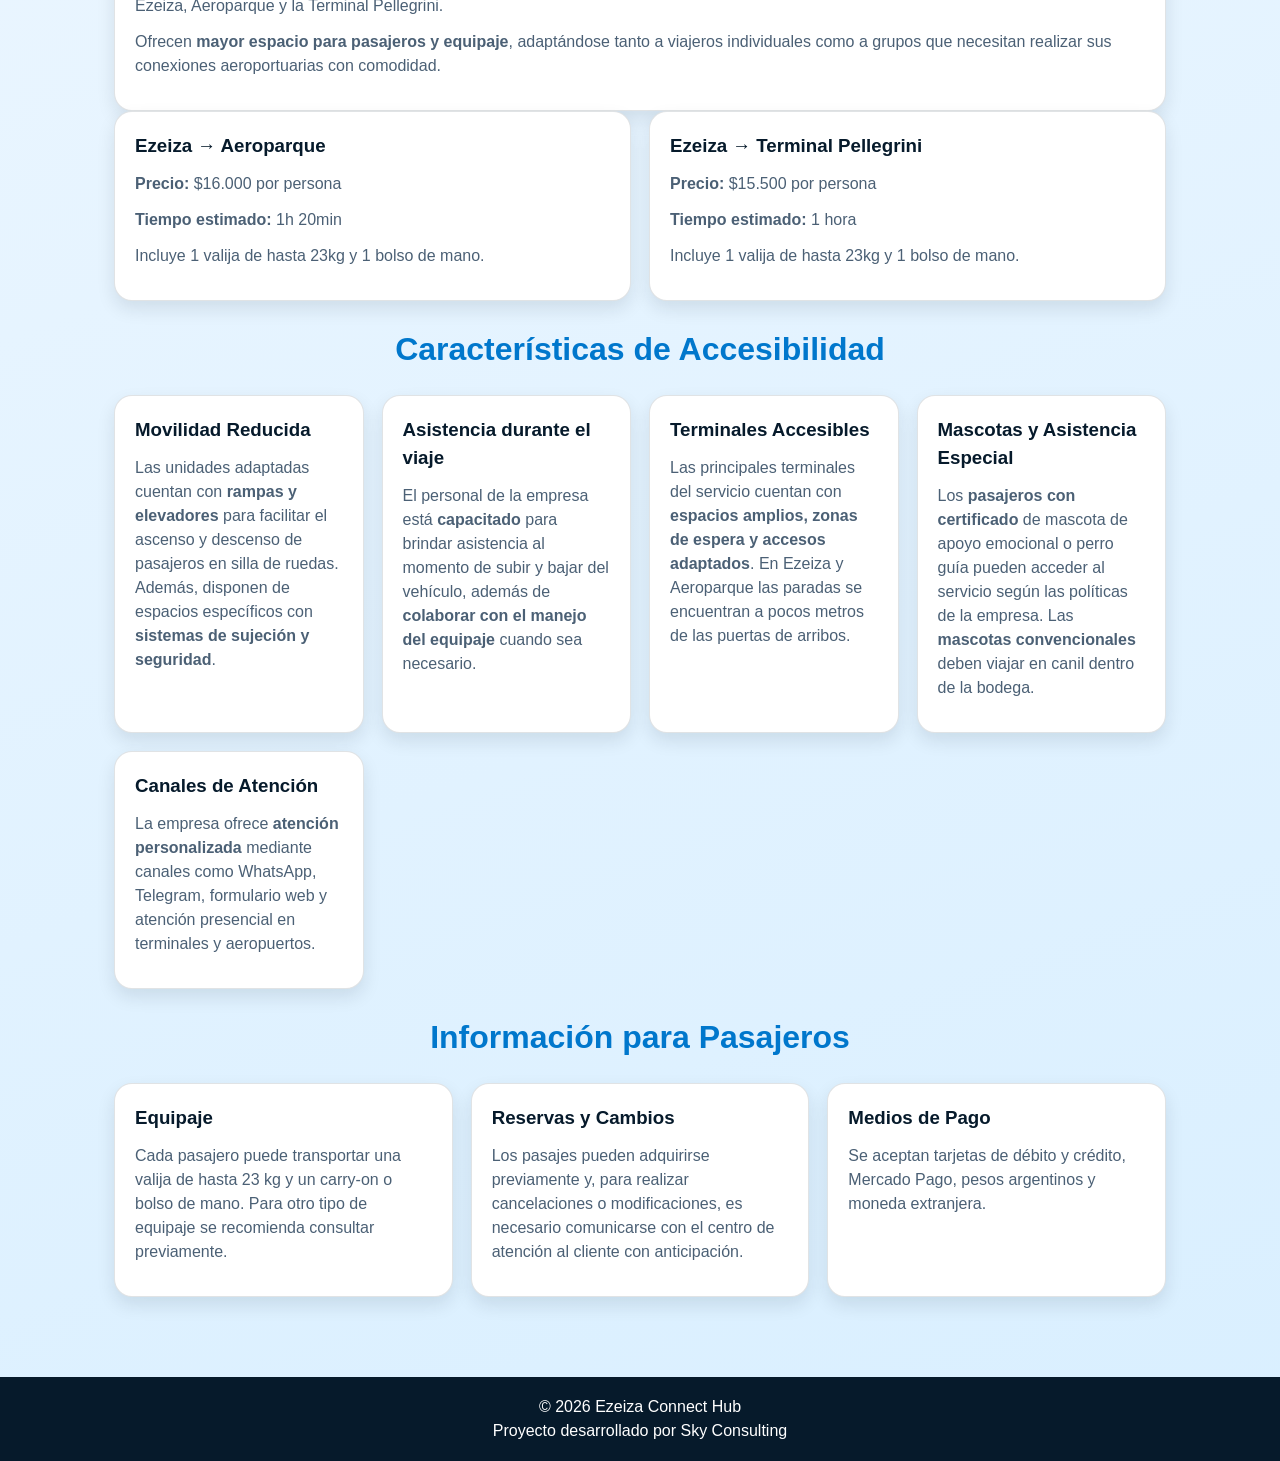
==== commit 9edd4f8f: "Revise service hours and enhance passenger information Updated service availability hours and added " ====
--- a/index.html
+++ b/index.html
@@ -80,7 +80,7 @@
 
             <h4>Disponibilidad</h4>
 
-            <p>Servicio 24 hs</p>
+            <p>Todos los días de 04:00 a 00:00</p>
 
         </div>
 
@@ -114,6 +114,46 @@
         </ul>
 
     </div>
+    
+    <div class="cards-grid">
+
+        <div class="card">
+
+            <h3>Tecnología a Bordo</h3>
+
+            <ul>
+                <li>Wi-Fi durante el viaje.</li>
+                <li>Seguimiento satelital en tiempo real.</li>
+                <li>Tecnología de asistencia a la conducción (ADAS).</li>
+            </ul>
+
+        </div>
+
+        <div class="card">
+
+            <h3>Seguridad</h3>
+
+            <ul>
+                <li>Centro de operaciones y logística 24/7.</li>
+                <li>Sistema de telemetría para gestión de flota.</li>
+                <li>Departamento de Seguridad Vial.</li>
+            </ul>
+
+        </div>
+
+        <div class="card">
+
+            <h3>Comfort</h3>
+
+            <p>
+                La flota está compuesta por unidades modernas,
+                renovadas y diseñadas para brindar mayor comodidad
+                durante el viaje.
+            </p>
+
+        </div>
+
+    </div>
 
 </section>
 
@@ -196,6 +236,10 @@
                 Recorrido directo por autopista entre
                 el Aeropuerto Internacional de Ezeiza
                 y Aeroparque Jorge Newbery.
+            </p>
+
+            <p>
+                <strong>Tiempo de viaje:</strong> 1 hora 20 minutos
             </p>
             
             <img src="imagenes/mapa1.jpg"
@@ -214,6 +258,10 @@
                 Autopista Riccheri.
             </p>
 
+            <p>
+                <strong>Tiempo de viaje:</strong> 1 hora
+            </p>
+
             <img src="imagenes/mapa2.jpg"
                  alt="Recorrido Ezeiza Terminal Pellegrini"
                  class="mapa-img">
@@ -237,53 +285,52 @@
                 <tr>
 
                     <th>Horario</th>
-
                     <th>Frecuencia</th>
 
-                    <th>Disponibilidad</th>
-
                 </tr>
 
             </thead>
 
             <tbody>
 
-                <tr><td>00:00</td><td>Cada 1 hora</td><td>Disponible</td></tr>
-                <tr><td>01:00</td><td>Cada 1 hora</td><td>Disponible</td></tr>
-                <tr><td>02:00</td><td>Cada 1 hora</td><td>Disponible</td></tr>
-                <tr><td>03:00</td><td>Cada 1 hora</td><td>Disponible</td></tr>
-                <tr><td>04:00</td><td>Cada 1 hora</td><td>Disponible</td></tr>
-                <tr><td>05:00</td><td>Cada 1 hora</td><td>Disponible</td></tr>
-                <tr><td>06:00</td><td>Cada 1 hora</td><td>Disponible</td></tr>
-                <tr><td>07:00</td><td>Cada 1 hora</td><td>Disponible</td></tr>
-                <tr><td>08:00</td><td>Cada 1 hora</td><td>Disponible</td></tr>
-                <tr><td>09:00</td><td>Cada 1 hora</td><td>Disponible</td></tr>
-                <tr><td>10:00</td><td>Cada 1 hora</td><td>Disponible</td></tr>
-                <tr><td>11:00</td><td>Cada 1 hora</td><td>Disponible</td></tr>
-                <tr><td>12:00</td><td>Cada 1 hora</td><td>Disponible</td></tr>
-                <tr><td>13:00</td><td>Cada 1 hora</td><td>Disponible</td></tr>
-                <tr><td>14:00</td><td>Cada 1 hora</td><td>Disponible</td></tr>
-                <tr><td>15:00</td><td>Cada 1 hora</td><td>Disponible</td></tr>
-                <tr><td>16:00</td><td>Cada 1 hora</td><td>Disponible</td></tr>
-                <tr><td>17:00</td><td>Cada 1 hora</td><td>Disponible</td></tr>
-                <tr><td>18:00</td><td>Cada 1 hora</td><td>Disponible</td></tr>
-                <tr><td>19:00</td><td>Cada 1 hora</td><td>Disponible</td></tr>
-                <tr><td>20:00</td><td>Cada 1 hora</td><td>Disponible</td></tr>
-                <tr><td>21:00</td><td>Cada 1 hora</td><td>Disponible</td></tr>
-                <tr><td>22:00</td><td>Cada 1 hora</td><td>Disponible</td></tr>
-                <tr><td>23:00</td><td>Cada 1 hora</td><td>Disponible</td></tr>
+                <tr>
+                    <td>04:00 - 00:00 (Todos los dias)</td>
+                    <td>Cada 1 hora</td>
+                </tr>
 
             </tbody>
 
         </table>
-
-    </div>
-
-</section>
-
-<section class="section">
+        
+            <p>
+                <strong>Recomendación:</strong>
+                Los pasajeros deberán presentarse 15 minutos antes de la
+                salida seleccionada para realizar el embarque con normalidad.
+            </p>
+
+    </div>
+
+</section>
+
+<section id="tarifas" class="section">
 
     <h2>Tarifas</h2>
+
+    <div class="card">
+
+        <p>
+            Unidades con capacidad para <strong>45 pasajeros</strong>, diseñadas 
+            para brindar un traslado cómodo y eficiente entre el Aeropuerto
+            Internacional de Ezeiza, Aeroparque y la Terminal Pellegrini.
+        </p>
+
+        <p>
+            Ofrecen <strong>mayor espacio para pasajeros y equipaje</strong>,
+            adaptándose tanto a viajeros individuales como a grupos que necesitan
+            realizar sus conexiones aeroportuarias con comodidad.
+        </p>
+
+    </div>
 
     <div class="cards-grid">
 
@@ -329,33 +376,111 @@
 
         <div class="card">
 
-            <h3>Espacios Accesibles</h3>
-
-            <p>
-                Las unidades cuentan con espacios adaptados
-                para personas con movilidad reducida.
-            </p>
-
-        </div>
-
-        <div class="card">
-
-            <h3>Señalización Clara</h3>
-
-            <p>
-                El sistema utiliza cartelería visible y fácil
-                de comprender dentro de terminales y unidades.
-            </p>
-
-        </div>
-
-        <div class="card">
-
-            <h3>Navegación Intuitiva</h3>
-
-            <p>
-                El sitio incorpora contraste adecuado,
-                tipografía legible y diseño responsive.
+            <h3>Movilidad Reducida</h3>
+
+            <p>
+                Las unidades adaptadas cuentan con <strong>rampas y 
+                elevadores</strong> para facilitar el ascenso y descenso
+                de pasajeros en silla de ruedas. Además, disponen de
+                espacios específicos con <strong>sistemas de sujeción
+                y seguridad</strong>.
+            </p>
+
+        </div>
+
+        <div class="card">
+
+            <h3>Asistencia durante el viaje</h3>
+
+            <p>
+                El personal de la empresa está <strong>capacitado</strong>
+                para brindar asistencia al momento de subir y bajar del vehículo,
+                además de <strong>colaborar con el manejo del equipaje</strong>
+                cuando sea necesario.
+            </p>
+
+        </div>
+
+        <div class="card">
+
+            <h3>Terminales Accesibles</h3>
+
+            <p>
+                Las principales terminales del servicio cuentan con
+                <strong>espacios amplios, zonas de espera y accesos
+                adaptados</strong>. En Ezeiza y Aeroparque las paradas
+                se encuentran a pocos metros de las puertas de arribos.
+            </p>
+
+        </div>
+
+        <div class="card">
+
+            <h3>Mascotas y Asistencia Especial</h3>
+
+            <p>
+                Los <strong>pasajeros con certificado</strong> de mascota
+                de apoyo emocional o perro guía pueden acceder al servicio
+                según las políticas de la empresa. Las <strong>mascotas
+                convencionales</strong> deben viajar en canil dentro de la bodega.
+            </p>
+
+        </div>
+
+        <div class="card">
+
+            <h3>Canales de Atención</h3>
+
+            <p>
+                La empresa ofrece <strong>atención personalizada</strong>
+                mediante canales como WhatsApp, Telegram, formulario web
+                y atención presencial en terminales y aeropuertos.
+            </p>
+
+        </div>
+
+    </div>
+
+</section>
+
+<section class="section">
+
+    <h2>Información para Pasajeros</h2>
+
+    <div class="cards-grid">
+
+        <div class="card">
+
+            <h3>Equipaje</h3>
+
+            <p>
+                Cada pasajero puede transportar una valija de hasta
+                23 kg y un carry-on o bolso de mano. Para otro tipo
+                de equipaje se recomienda consultar previamente.
+            </p>
+
+        </div>
+
+        <div class="card">
+
+            <h3>Reservas y Cambios</h3>
+
+            <p>
+                Los pasajes pueden adquirirse previamente y, para
+                realizar cancelaciones o modificaciones, es necesario
+                comunicarse con el centro de atención al cliente con
+                anticipación.
+            </p>
+
+        </div>
+
+        <div class="card">
+
+            <h3>Medios de Pago</h3>
+
+            <p>
+                Se aceptan tarjetas de débito y crédito, Mercado Pago,
+                pesos argentinos y moneda extranjera.
             </p>
 
         </div>
--- a/css.css
+++ b/css.css
@@ -1,282 +1,310 @@
 /* RESET */
-* {
-    margin: 0;
-    padding: 0;
-    box-sizing: border-box;
+*{
+  margin:0;
+  padding:0;
+  box-sizing:border-box;
 }
 
 /* VARIABLES */
-:root {
-
-    --blue-main: #0077CC;
-    --blue-light: #38A9FF;
-    --blue-soft: #D9EFFF;
-    --dark-blue: #061A2B;
-    --gray-blue: #4B6075;
-    --white: #FFFFFF;
-    --background: #F4F8FC;
-    --radius: 18px;
-    --shadow: 0 10px 25px rgba(0,0,0,0.08);
+:root{
+  --blue-100:#d9efff;
+  --blue-300:#38a9ff;
+  --blue-500:#0077cc;
+  --blue-900:#061a2b;
+  --bg:#f4f9ff;
+  --surface:#ffffff;
+  --text:#061a2b;
+  --text-soft:#4b6075;
+  --stroke:rgba(6,26,43,0.12);
+  --shadow-sm:0 8px 18px rgba(6,26,43,0.10);
+  --shadow-md:0 18px 40px rgba(6,26,43,0.15);
+  --radius:18px;
 }
 
 /* BODY */
-body {
-    font-family:"Segoe UI",Verdana,sans-serif;
-    background-color: var(--background);
-    color: var(--dark-blue);
-    line-height: 1.6;
+body{
+  font-family:"Segoe UI","Verdana",sans-serif;
+  background:linear-gradient(160deg,#ffffff 0%,#eef7ff 50%,#d9efff 100%);
+  color:var(--text);
+  line-height:1.5;
+  min-height:100vh;
+  display:flex;
+  flex-direction:column;
 }
 
 /* HEADER */
-header {
-    background-color: var(--white);
-    padding: 18px 40px;
-    display: flex;
-    justify-content: space-between;
-    align-items: center;
-    position: sticky;
-    top: 0;
-    z-index: 100;
-    border-bottom:1px solid #d9e5ef;
-}
-
-header h1 {
-    color: var(--blue-main);
-    font-size: 1.6rem;
+header{
+  background-color:rgba(255,255,255,0.95);
+  border-bottom:1px solid var(--stroke);
+  padding:18px 28px;
+  position:sticky;
+  top:0;
+  z-index:10;
+  backdrop-filter:blur(8px);
+  display:flex;
+  justify-content:space-between;
+  align-items:center;
+  flex-wrap:wrap;
+}
+
+header h1{
+  margin:0;
+  font-size:1.9rem;
+  color:var(--blue-500);
 }
 
 /* NAV */
-nav ul {
-    list-style: none;
-    display: flex;
-    gap: 22px;
-}
-
-nav a {
-    text-decoration: none;
-    color: var(--gray-blue);
-    font-weight: 600;
-    transition: 0.2s;
-}
-
-nav a:hover,.active {
-    color: var(--blue-main);
+nav ul{
+  list-style:none;
+  display:flex;
+  flex-wrap:wrap;
+  gap:10px;
+}
+
+nav a{
+  text-decoration:none;
+  color:var(--text-soft);
+  font-weight:700;
+  padding:8px 14px;
+  border-radius:999px;
+  transition:0.2s;
+}
+
+nav a:hover,
+.active{
+  background-color:var(--blue-100);
+  color:var(--blue-500);
 }
 
 /* HERO */
-.hero {
-    background:linear-gradient(180deg,var(--blue-soft),#eef7ff);
-    padding: 70px 20px 120px;
-    text-align: center;
-}
-
-.hero-content {
-    max-width: 900px;
-    margin: auto;
-}
-
-.hero h2 {
-    font-size: 2.7rem;
-    margin-bottom: 20px;
-}
-
-.hero p {
-    max-width: 700px;
-    margin: auto;
-    margin-bottom: 35px;
-    color: var(--gray-blue);
-}
-
-.hero-img {
-    width: 100%;
-    max-width: 520px;
-    border-radius: 18px;
-    box-shadow: var(--shadow);
-    object-fit: cover;
+.hero{
+  width:100%;
+  max-width:1100px;
+  margin:32px auto 24px;
+  background-color:var(--surface);
+  border-radius:var(--radius);
+  padding:24px;
+  border:1px solid var(--stroke);
+  box-shadow:var(--shadow-md);
+  text-align:center;
+}
+
+.hero-content{
+  max-width:900px;
+  margin:auto;
+}
+
+.hero h2{
+  margin-top:0;
+  margin-bottom:18px;
+  color:var(--blue-500);
+  font-size:2.5rem;
+}
+
+.hero p{
+  color:var(--text-soft);
+  margin-bottom:28px;
+}
+
+.hero-img{
+  width:100%;
+  max-height:340px;
+  object-fit:cover;
+  border-radius:var(--radius);
+  box-shadow:var(--shadow-md);
 }
 
 /* STATUS PANEL */
-.status-panel-container {
-    display: flex;
-    justify-content: center;
-    margin-top: -55px;
-    padding: 0 20px;
-}
-
-.status-panel {
-    background-color: var(--white);
-    width: 100%;
-    max-width: 750px;
-    display: grid;
-    grid-template-columns: repeat(3, 1fr);
-    gap: 20px;
-    padding: 25px;
-    border-radius: 18px;
-    box-shadow: var(--shadow);
-}
-
-.status-item {
-    text-align: center;
-}
-
-.status-item h4 {
-    color: var(--gray-blue);
-    margin-bottom: 8px;
-}
-
-.status-item p {
-    font-weight: bold;
+.status-panel-container{
+  width:100%;
+  max-width:1100px;
+  margin:0 auto 24px;
+  padding:0 24px;
+}
+
+.status-panel{
+  background-color:var(--surface);
+  border-radius:var(--radius);
+  border:1px solid var(--stroke);
+  box-shadow:var(--shadow-sm);
+  padding:24px;
+  display:grid;
+  grid-template-columns:repeat(3,1fr);
+  gap:18px;
+}
+
+.status-item{
+  text-align:center;
+}
+
+.status-item h4{
+  color:var(--text-soft);
+  margin-bottom:8px;
+}
+
+.status-item p{
+  font-weight:700;
 }
 
 /* MAIN */
-main {
-    max-width: 1100px;
-    margin: auto;
-    padding: 50px 20px 80px;
+main{
+  width:100%;
+  max-width:1100px;
+  margin:0 auto;
+  padding:0 24px 56px;
+  flex:1;
+}
+
+main > *{
+  margin-bottom:24px;
 }
 
 /* SECTIONS */
-.section {
-    margin-bottom: 45px;
-}
-
-.section h2 {
-    margin-bottom: 22px;
-    color: var(--blue-main);
-    text-align: center;
-    font-size: 2rem;
+.section{
+  scroll-margin-top:120px;
+}
+
+.section h2{
+  margin-bottom:22px;
+  color:var(--blue-500);
+  font-size:2rem;
+  text-align:center;
+}
+
+/* GRID */
+.cards-grid{
+  display:grid;
+  grid-template-columns:repeat(auto-fit,minmax(240px,1fr));
+  gap:18px;
 }
 
 /* CARD */
-.card {
-    background-color: var(--white);
-    padding: 24px;
-    border-radius: var(--radius);
-    box-shadow: var(--shadow);
-}
-
-/* GRID */
-.cards-grid {
-    display: grid;
-    grid-template-columns:repeat(auto-fit, minmax(260px, 1fr));
-    gap: 25px;
-}
-
-/* IMAGES GENERALES */
-.card img {
-    width: 100%;
-    height: 180px;
-    object-fit: cover;
-    border-radius: 12px;
-    margin-bottom: 15px;
-}
-
-/* MAPAS Y RECORRIDOS */
-#mapas .card img {
-    width: 100%;
-    height: auto;
-    object-fit: contain;
-    background-color: #ffffff;
-    border-radius: 12px;
-}
-
-.mapa-img {
-    width: 100%;
-    height: auto;
-    object-fit: contain;
-    background-color: #ffffff;
-    border-radius: 12px;
-}
-
-/* TEXT */
-.card h3 {
-    margin-bottom: 12px;
-    color: var(--dark-blue);
-}
-
-.card p {
-    color: var(--gray-blue);
-    margin-bottom: 12px;
-}
-
-.card ul {
-    margin-left: 20px;
-    color: var(--gray-blue);
+.card{
+  background-color:var(--surface);
+  border-radius:var(--radius);
+  padding:20px;
+  border:1px solid var(--stroke);
+  box-shadow:var(--shadow-sm);
+  transition:0.2s;
+}
+
+.card:hover{
+  transform:translateY(-4px);
+  box-shadow:var(--shadow-md);
+}
+
+.card h3{
+  margin-top:0;
+  margin-bottom:12px;
+}
+
+.card p{
+  color:var(--text-soft);
+  margin-bottom:12px;
+}
+
+.card ul{
+  margin-left:20px;
+  color:var(--text-soft);
+}
+
+/* IMAGES */
+.card img{
+  width:100%;
+  height:140px;
+  object-fit:cover;
+  border-radius:12px;
+  margin-bottom:12px;
+}
+
+/* MAPAS */
+#mapas .card img,.mapa-img{
+  height:auto;
+  object-fit:contain;
+  background-color:#fff;
 }
 
 /* TABLE */
-table {
-    width: 100%;
-    border-collapse: collapse;
-    overflow: hidden;
-    border-radius: 12px;
-}
-
-th {
-    background-color: var(--blue-main);
-    color: white;
-    padding: 14px;
-    font-size: 0.95rem;
-}
-
-td {
-    padding: 14px;
-    border-bottom:1px solid #dce7f0;
-    text-align: center;
-    color: var(--gray-blue);
-    background-color: var(--white);
-}
-
-tr:hover td {
-    background-color: #f2f8ff;
+table{
+  width:100%;
+  border-collapse:collapse;
+  overflow:hidden;
+  border-radius:12px;
+}
+
+th{
+  background-color:var(--blue-500);
+  color:white;
+  padding:14px;
+  font-size:0.95rem;
+}
+
+td{
+  padding:14px;
+  border-bottom:1px solid #dce7f0;
+  text-align:center;
+  color:var(--text-soft);
+  background-color:var(--surface);
+}
+
+tr:hover td{
+  background-color:#f2f8ff;
 }
 
 /* FOOTER */
-footer {
-    background-color: var(--dark-blue);
-    color: white;
-    text-align: center;
-    padding: 30px 20px;
-    margin-top: 50px;
-}
-
-footer p {
-    margin-bottom: 10px;
+footer{
+  background-color:var(--blue-900);
+  color:white;
+  text-align:center;
+  padding:18px;
+  margin-top:auto;
 }
 
 /* RESPONSIVE */
-
-@media (max-width: 850px) {
-    header {
-        flex-direction: column;
-        gap: 16px;
-        text-align: center;
-    }
-
-    nav ul {
-        flex-wrap: wrap;
-        justify-content: center;
-        gap: 16px;
-    }
-
-    .hero h2 {
-        font-size: 2rem;
-    }
-
-    .status-panel {
-        grid-template-columns: 1fr;
-    }
-
-    .card img {
-        height: 160px;
-    }
-
-    #mapas .card img {
-        height: auto;
-    }
-
-    th,td {
-        font-size: 0.9rem;
-        padding: 10px;
-    }
-}
+@media (max-width:700px){
+
+  header{
+    flex-direction:column;
+    align-items:center;
+  }
+
+  nav ul{
+    flex-direction:column;
+    align-items:center;
+  }
+
+  main{
+    padding:16px;
+  }
+
+  .hero{
+    margin:16px;
+    padding:20px;
+  }
+
+  .hero h2{
+    font-size:2rem;
+  }
+
+  .status-panel{
+    grid-template-columns:1fr;
+  }
+
+  .cards-grid{
+    grid-template-columns:1fr;
+  }
+
+  header h1{
+    font-size:1.6rem;
+  }
+
+  .card img{
+    height:160px;
+  }
+
+  table{
+    display:block;
+    overflow-x:auto;
+  }
+
+}
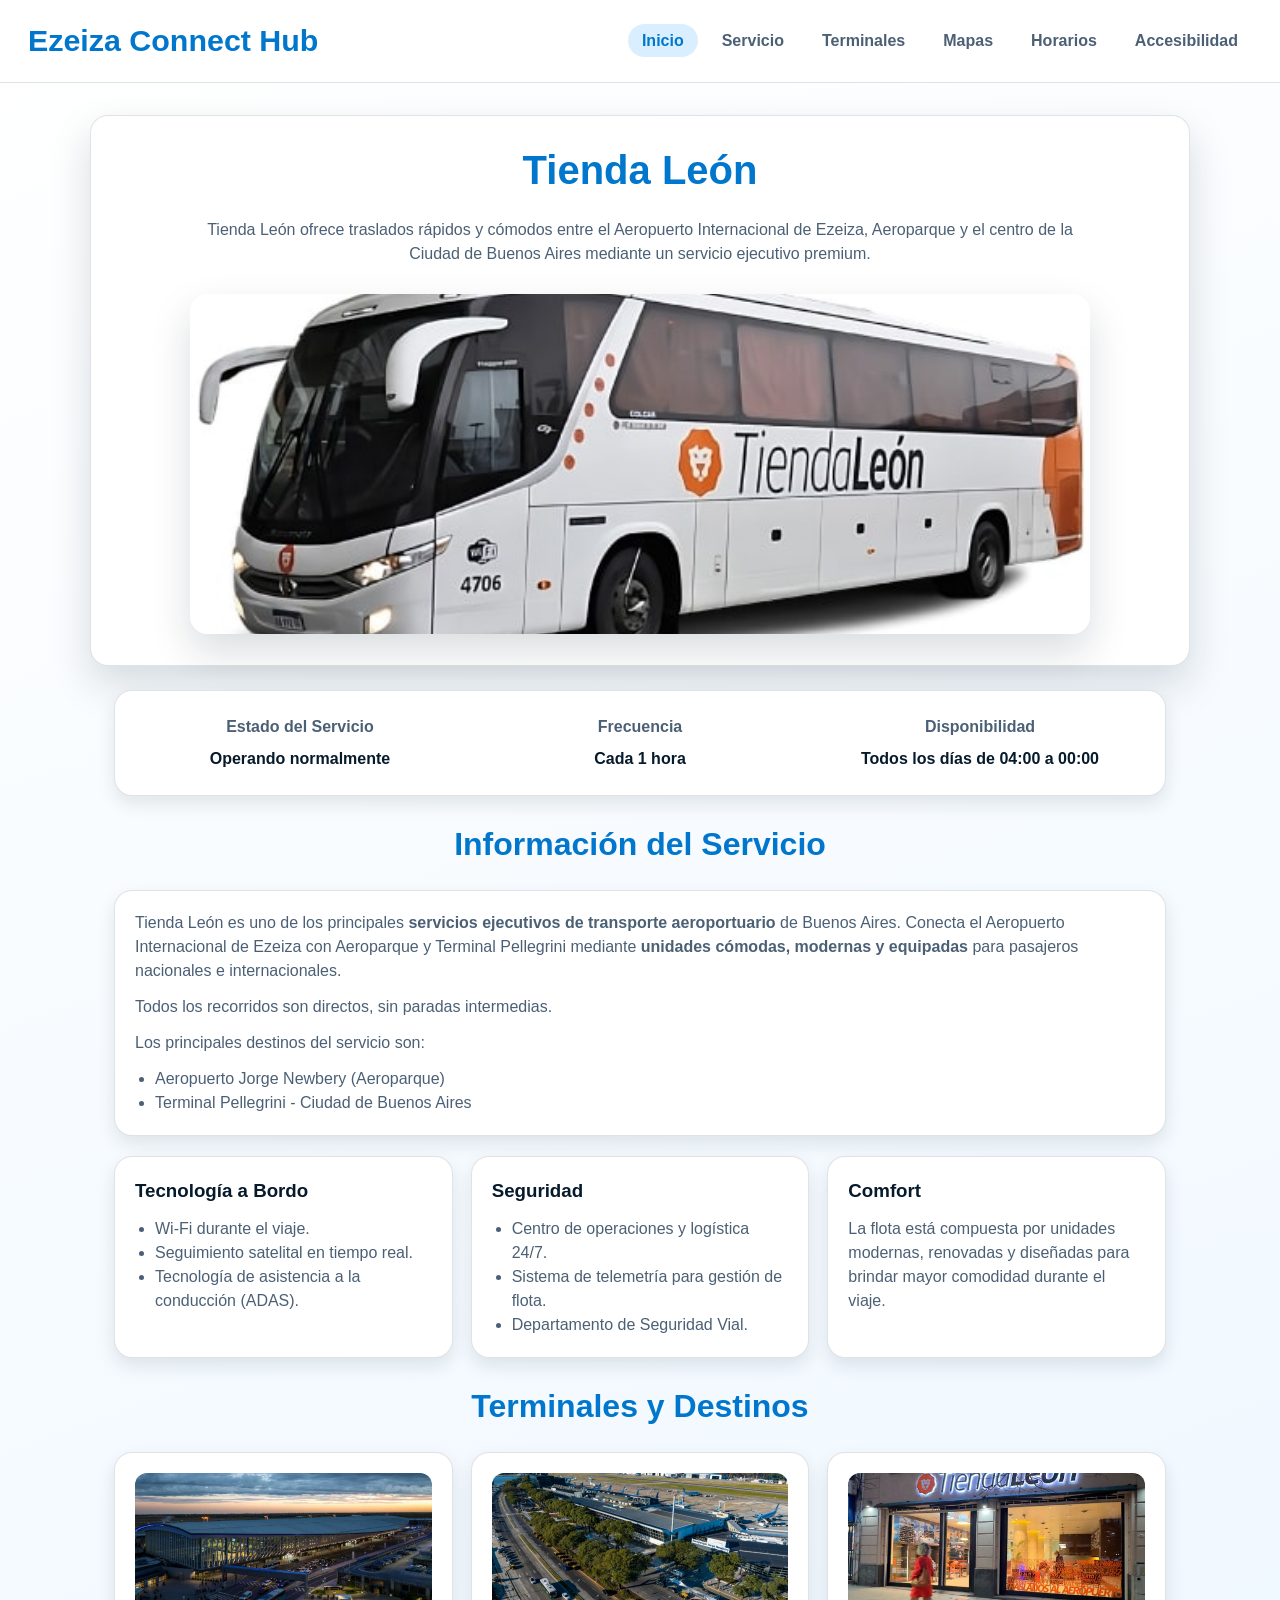
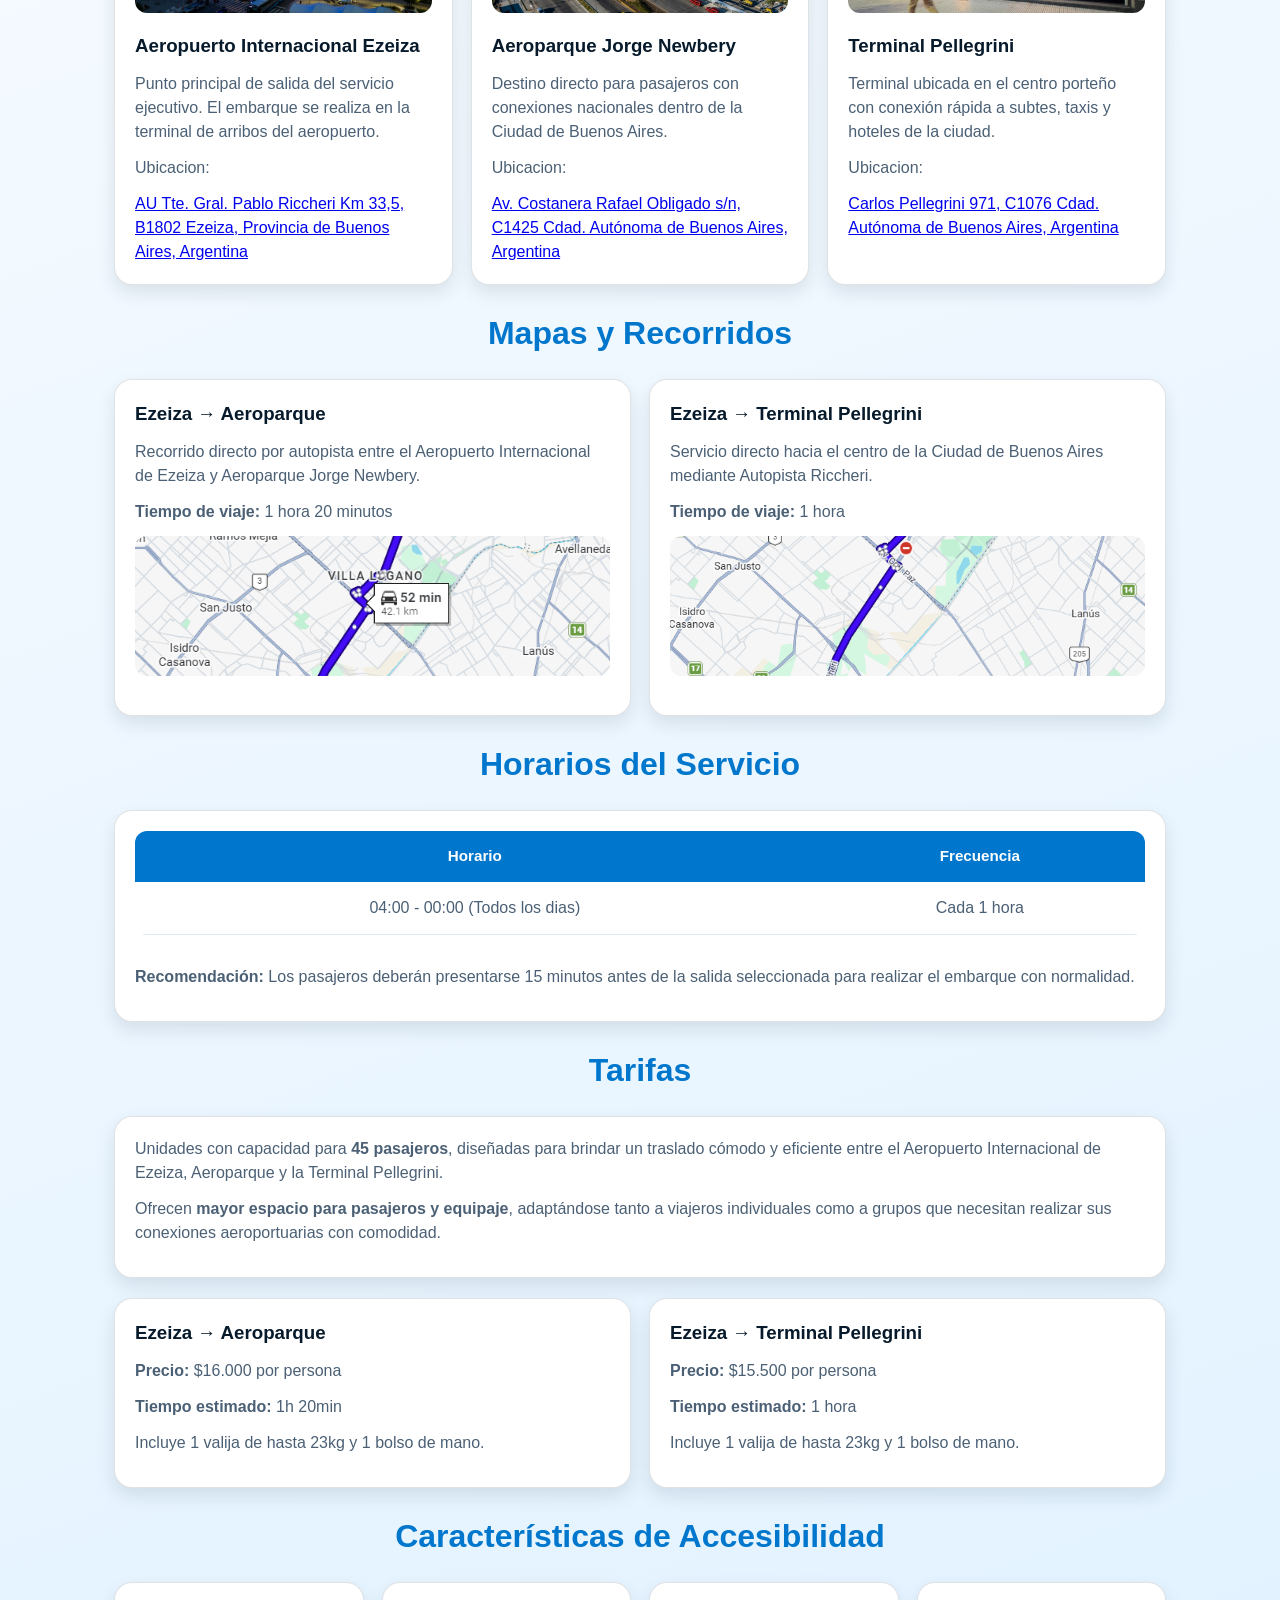
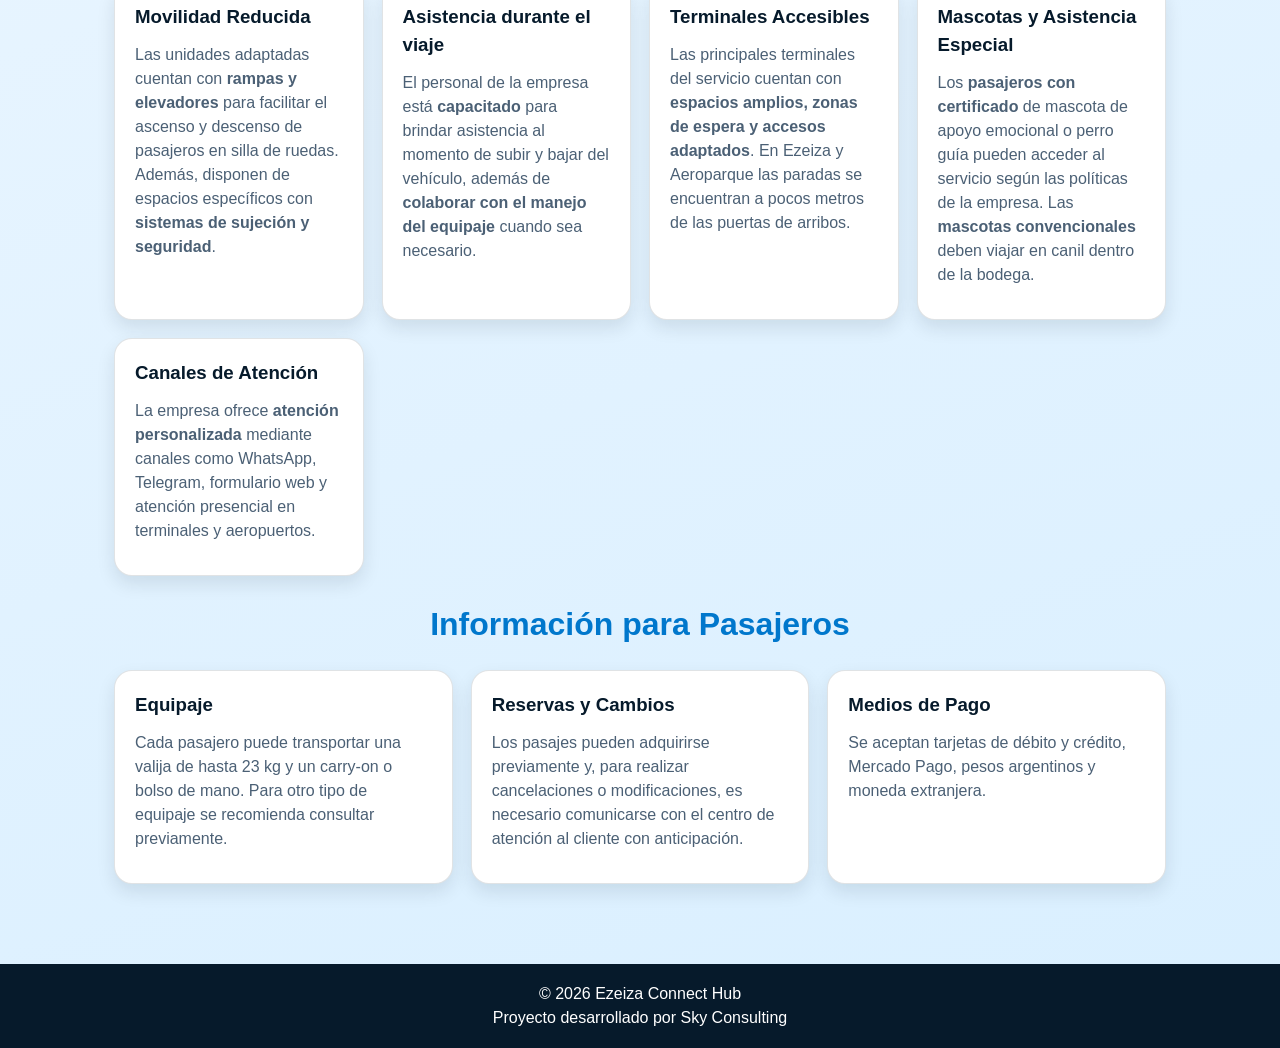
==== commit ac26f0bd: "Enhance description with strong emphasis" ====
--- a/index.html
+++ b/index.html
@@ -97,11 +97,11 @@
     <div class="card">
 
         <p>
-            Tienda León es uno de los principales servicios ejecutivos
-            de transporte aeroportuario de Buenos Aires. El servicio conecta
-            el Aeropuerto Internacional de Ezeiza con Aeroparque y Terminal
-            Pellegrini mediante unidades cómodas, modernas y equipadas
-            para pasajeros nacionales e internacionales.
+            Tienda León es uno de los principales <strong>servicios ejecutivos
+            de transporte aeroportuario</strong> de Buenos Aires. Conecta el
+            Aeropuerto Internacional de Ezeiza con Aeroparque y Terminal
+            Pellegrini mediante <strong>unidades cómodas, modernas y equipadas
+            </strong> para pasajeros nacionales e internacionales.
         </p>
         
         <p>Todos los recorridos son directos, sin paradas intermedias.</p>
--- a/css.css
+++ b/css.css
@@ -8,10 +8,8 @@
 /* VARIABLES */
 :root{
   --blue-100:#d9efff;
-  --blue-300:#38a9ff;
   --blue-500:#0077cc;
   --blue-900:#061a2b;
-  --bg:#f4f9ff;
   --surface:#ffffff;
   --text:#061a2b;
   --text-soft:#4b6075;
@@ -155,13 +153,10 @@
   flex:1;
 }
 
-main > *{
-  margin-bottom:24px;
-}
-
 /* SECTIONS */
 .section{
   scroll-margin-top:120px;
+  margin-bottom:24px;
 }
 
 .section h2{
@@ -176,6 +171,14 @@
   display:grid;
   grid-template-columns:repeat(auto-fit,minmax(240px,1fr));
   gap:18px;
+}
+
+#servicio .cards-grid{
+  margin-top:20px;
+}
+
+#tarifas .cards-grid{
+  margin-top:20px;
 }
 
 /* CARD */
@@ -208,7 +211,7 @@
   color:var(--text-soft);
 }
 
-/* IMAGES */
+/* IMAGENES */
 .card img{
   width:100%;
   height:140px;
@@ -218,7 +221,7 @@
 }
 
 /* MAPAS */
-#mapas .card img,.mapa-img{
+.mapa-img{
   height:auto;
   object-fit:contain;
   background-color:#fff;
@@ -251,6 +254,10 @@
   background-color:#f2f8ff;
 }
 
+#horarios .card p{
+  margin-top:30px;
+}
+
 /* FOOTER */
 footer{
   background-color:var(--blue-900);
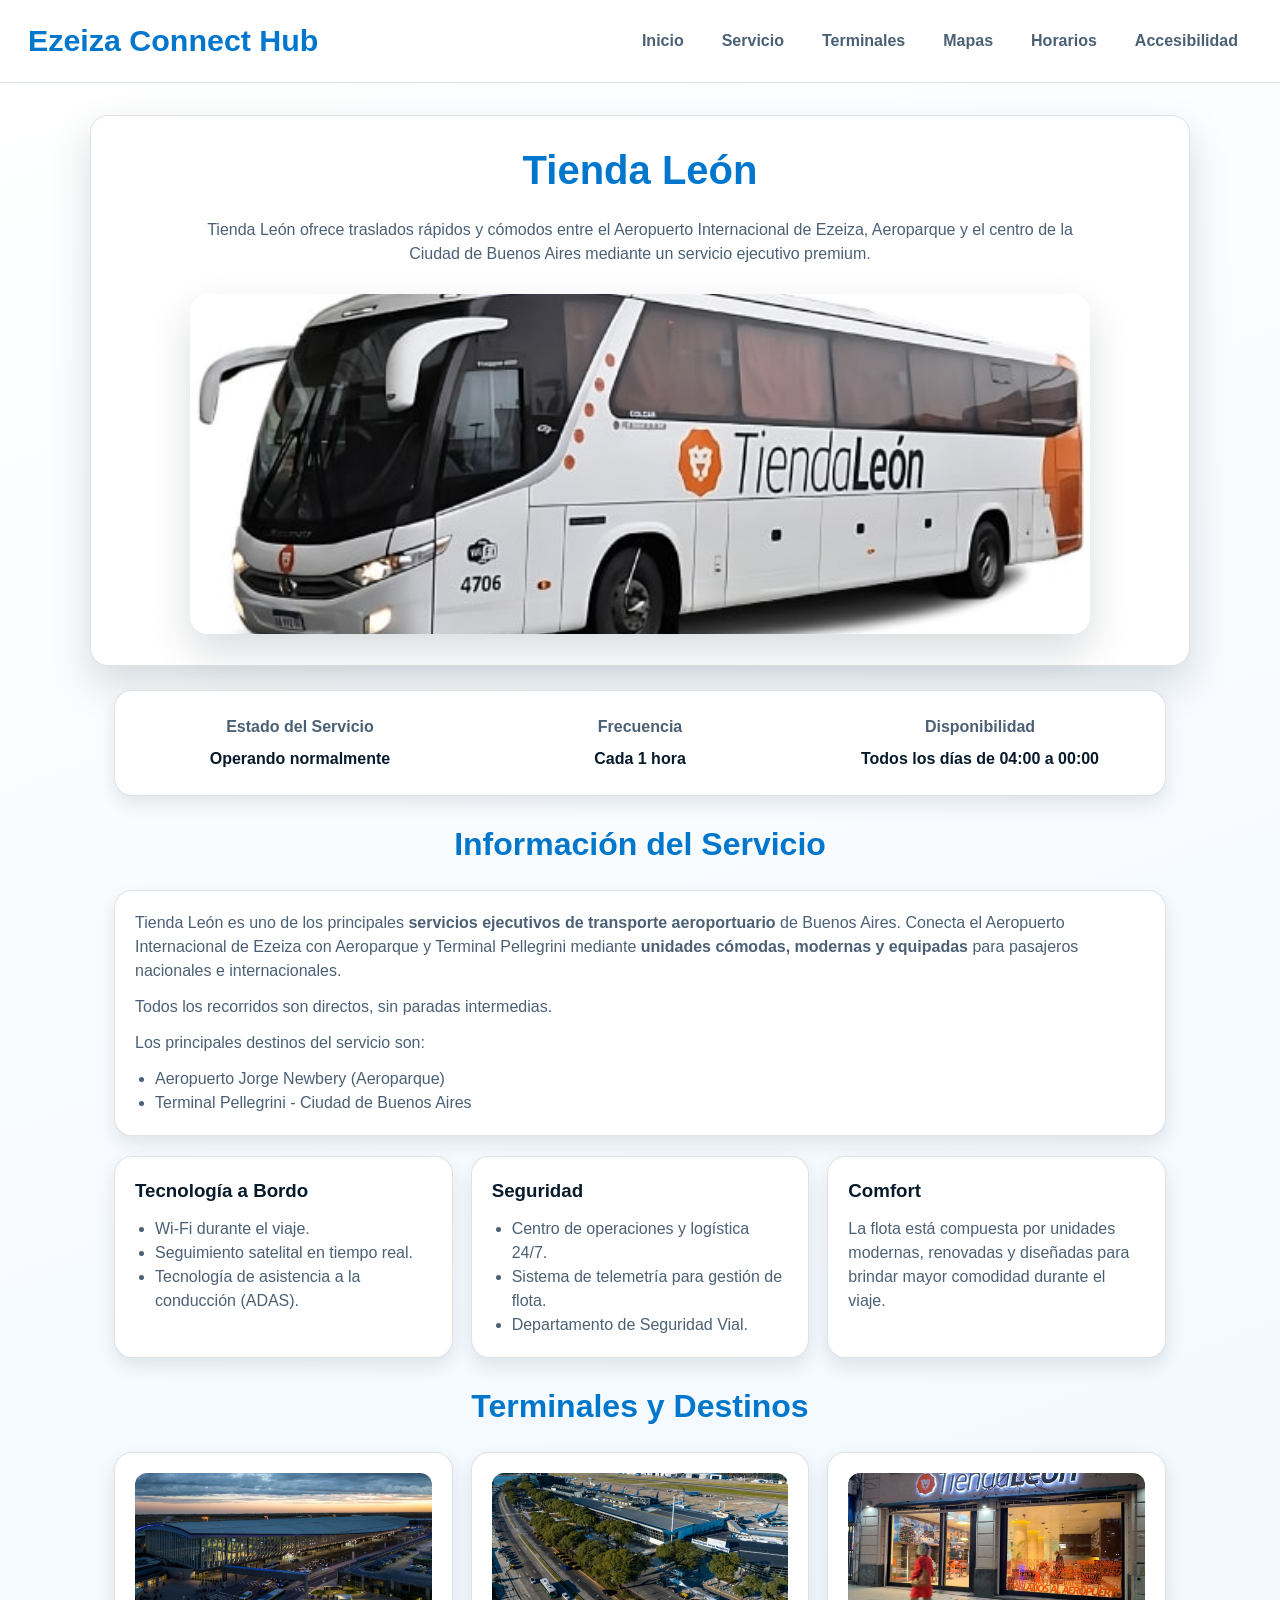
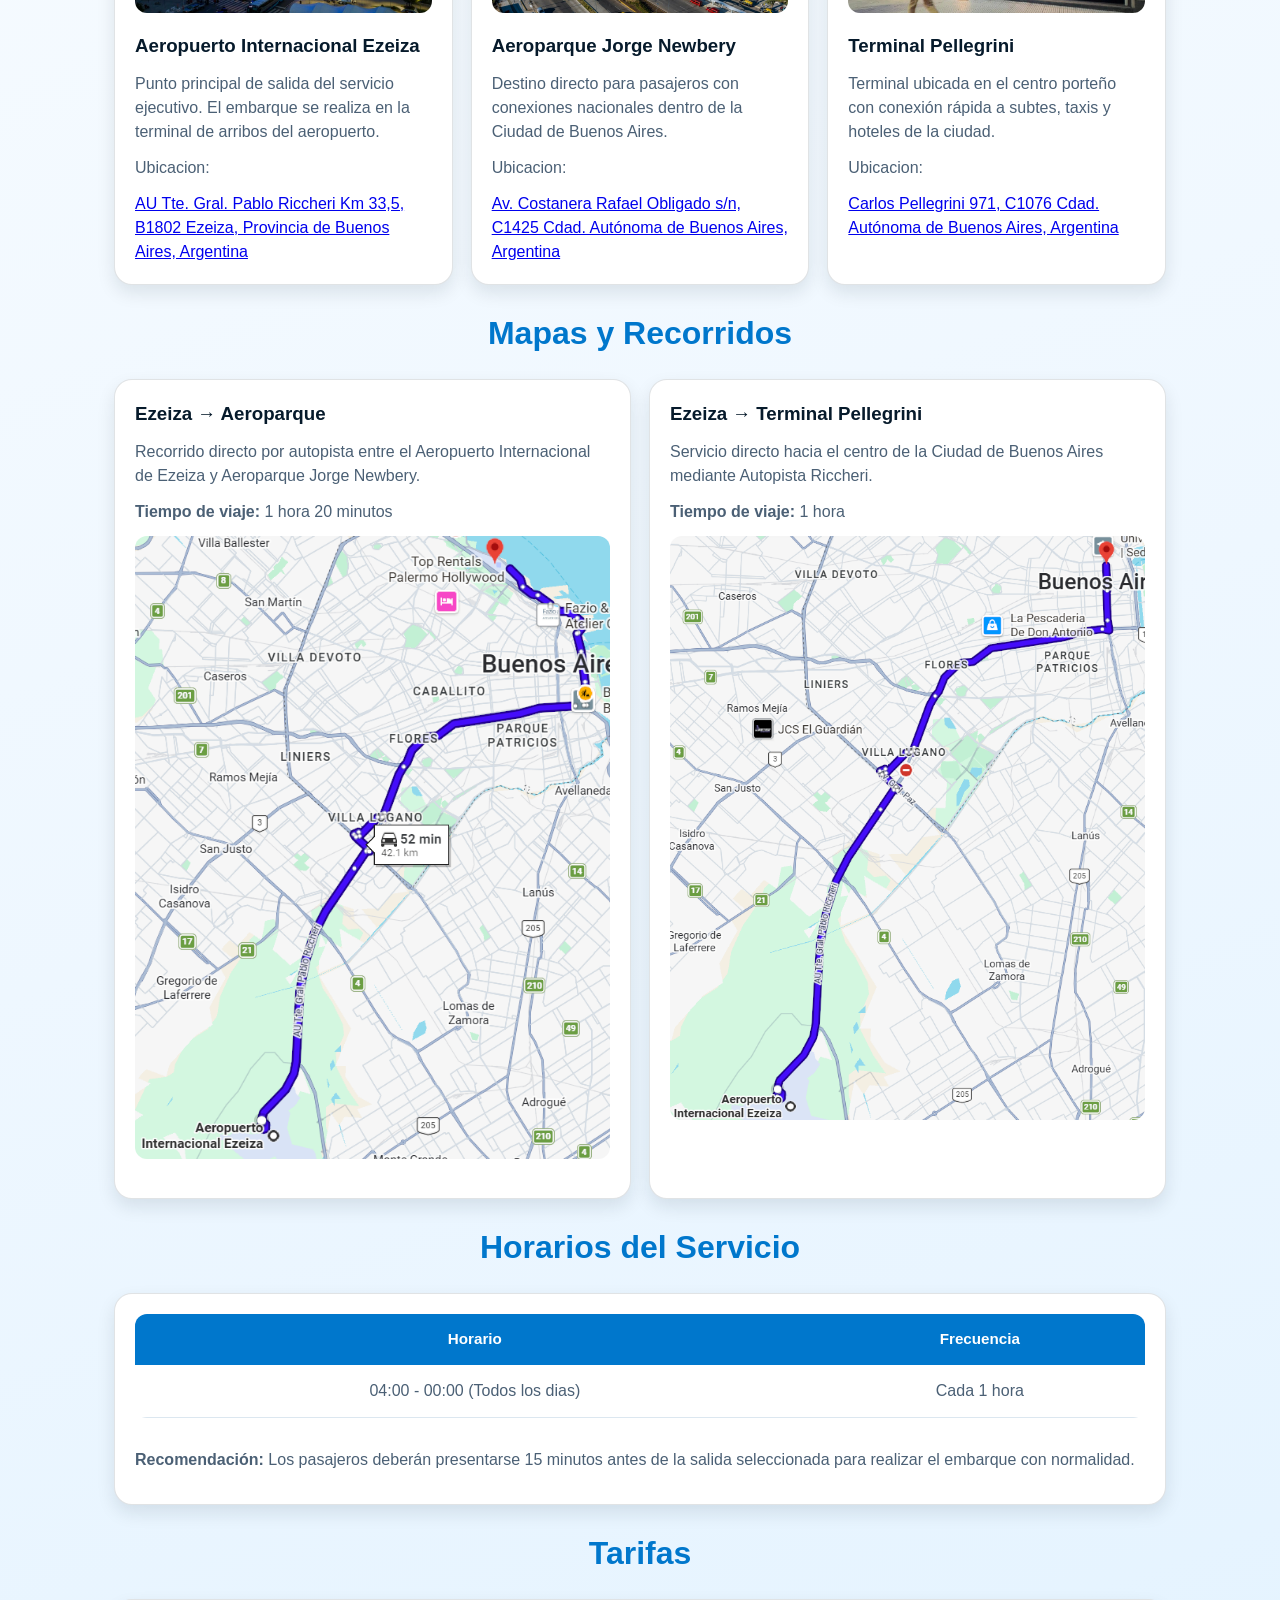
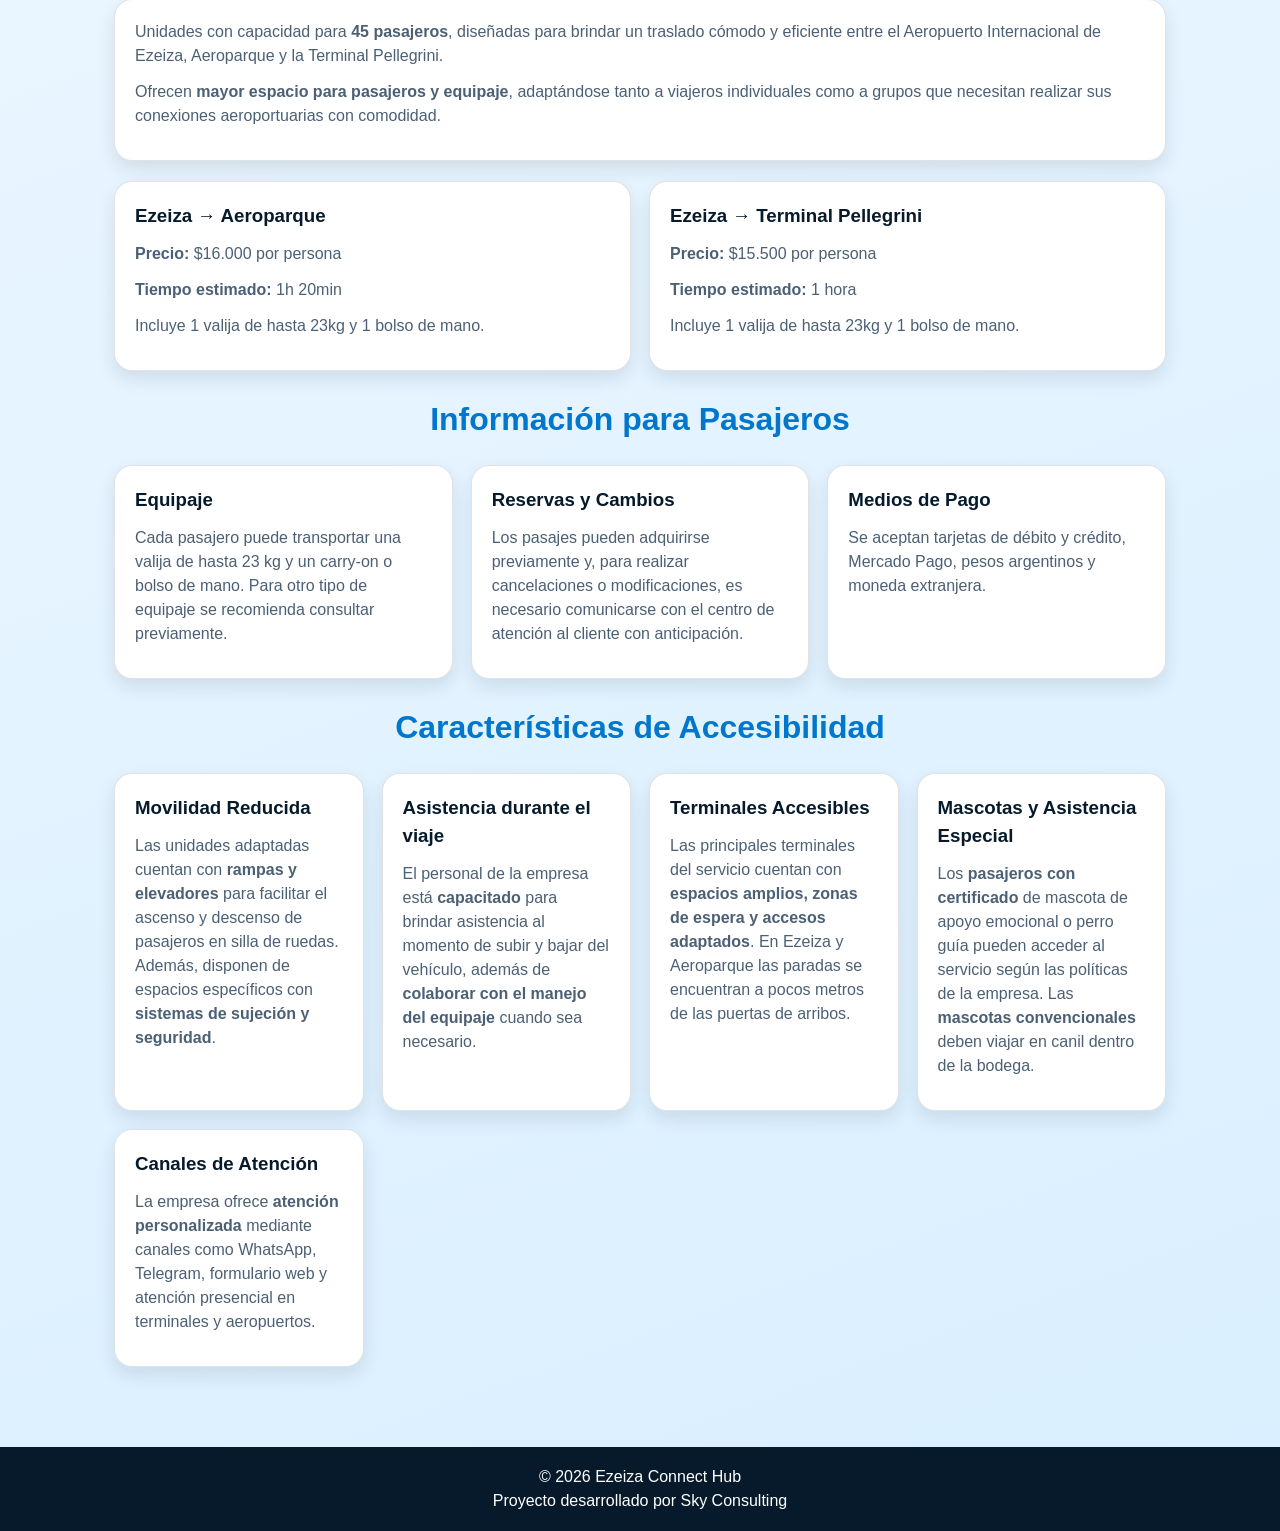
==== commit 1d147e45: "Refactor navigation and add passenger information section Updated navigation links and added target " ====
--- a/index.html
+++ b/index.html
@@ -22,7 +22,7 @@
 
         <ul>
 
-            <li><a href="#" class="active">Inicio</a></li>
+            <li><a href="#">Inicio</a></li>
             <li><a href="#servicio">Servicio</a></li>
             <li><a href="#terminales">Terminales</a></li>
             <li><a href="#mapas">Mapas</a></li>
@@ -35,7 +35,7 @@
 
 </header>
 
-<section class="hero">
+<section id="hero" class="hero">
 
     <div class="hero-content">
 
@@ -178,7 +178,7 @@
 
             <p>Ubicacion:</p>
 
-            <a href="https://maps.app.goo.gl/3HDihcveMCBd2cHBA">AU Tte. Gral. Pablo Riccheri Km 33,5, B1802 Ezeiza, Provincia de Buenos Aires, Argentina</a>
+            <a href="https://maps.app.goo.gl/3HDihcveMCBd2cHBA" target="_blank">AU Tte. Gral. Pablo Riccheri Km 33,5, B1802 Ezeiza, Provincia de Buenos Aires, Argentina</a>
 
         </div>
 
@@ -196,7 +196,7 @@
 
             <p>Ubicacion:</p>
 
-            <a href="https://maps.app.goo.gl/14UZ8YsFJiSViTcU9">Av. Costanera Rafael Obligado s/n, C1425 Cdad. Autónoma de Buenos Aires, Argentina</a>
+            <a href="https://maps.app.goo.gl/14UZ8YsFJiSViTcU9" target="_blank">Av. Costanera Rafael Obligado s/n, C1425 Cdad. Autónoma de Buenos Aires, Argentina</a>
 
         </div>
 
@@ -214,7 +214,7 @@
 
             <p>Ubicacion:</p>
 
-            <a href="https://maps.app.goo.gl/hiGtd1gdm82wyASZ9">Carlos Pellegrini 971, C1076 Cdad. Autónoma de Buenos Aires, Argentina</a>
+            <a href="https://maps.app.goo.gl/hiGtd1gdm82wyASZ9" target="_blank">Carlos Pellegrini 971, C1076 Cdad. Autónoma de Buenos Aires, Argentina</a>
 
         </div>
 
@@ -368,6 +368,52 @@
 
 </section>
 
+<section class="section">
+
+    <h2>Información para Pasajeros</h2>
+
+    <div class="cards-grid">
+
+        <div class="card">
+
+            <h3>Equipaje</h3>
+
+            <p>
+                Cada pasajero puede transportar una valija de hasta
+                23 kg y un carry-on o bolso de mano. Para otro tipo
+                de equipaje se recomienda consultar previamente.
+            </p>
+
+        </div>
+
+        <div class="card">
+
+            <h3>Reservas y Cambios</h3>
+
+            <p>
+                Los pasajes pueden adquirirse previamente y, para
+                realizar cancelaciones o modificaciones, es necesario
+                comunicarse con el centro de atención al cliente con
+                anticipación.
+            </p>
+
+        </div>
+
+        <div class="card">
+
+            <h3>Medios de Pago</h3>
+
+            <p>
+                Se aceptan tarjetas de débito y crédito, Mercado Pago,
+                pesos argentinos y moneda extranjera.
+            </p>
+
+        </div>
+
+    </div>
+
+</section>
+
 <section id="accesibilidad" class="section">
 
     <h2>Características de Accesibilidad</h2>
@@ -443,52 +489,6 @@
 
 </section>
 
-<section class="section">
-
-    <h2>Información para Pasajeros</h2>
-
-    <div class="cards-grid">
-
-        <div class="card">
-
-            <h3>Equipaje</h3>
-
-            <p>
-                Cada pasajero puede transportar una valija de hasta
-                23 kg y un carry-on o bolso de mano. Para otro tipo
-                de equipaje se recomienda consultar previamente.
-            </p>
-
-        </div>
-
-        <div class="card">
-
-            <h3>Reservas y Cambios</h3>
-
-            <p>
-                Los pasajes pueden adquirirse previamente y, para
-                realizar cancelaciones o modificaciones, es necesario
-                comunicarse con el centro de atención al cliente con
-                anticipación.
-            </p>
-
-        </div>
-
-        <div class="card">
-
-            <h3>Medios de Pago</h3>
-
-            <p>
-                Se aceptan tarjetas de débito y crédito, Mercado Pago,
-                pesos argentinos y moneda extranjera.
-            </p>
-
-        </div>
-
-    </div>
-
-</section>
-
 </main>
 
 <footer>
--- a/css.css
+++ b/css.css
@@ -221,10 +221,14 @@
 }
 
 /* MAPAS */
-.mapa-img{
+.card img.mapa-img{
+  width:100%;
   height:auto;
+  max-height:none;
   object-fit:contain;
   background-color:#fff;
+  border-radius:12px;
+  margin-bottom:12px;
 }
 
 /* TABLE */
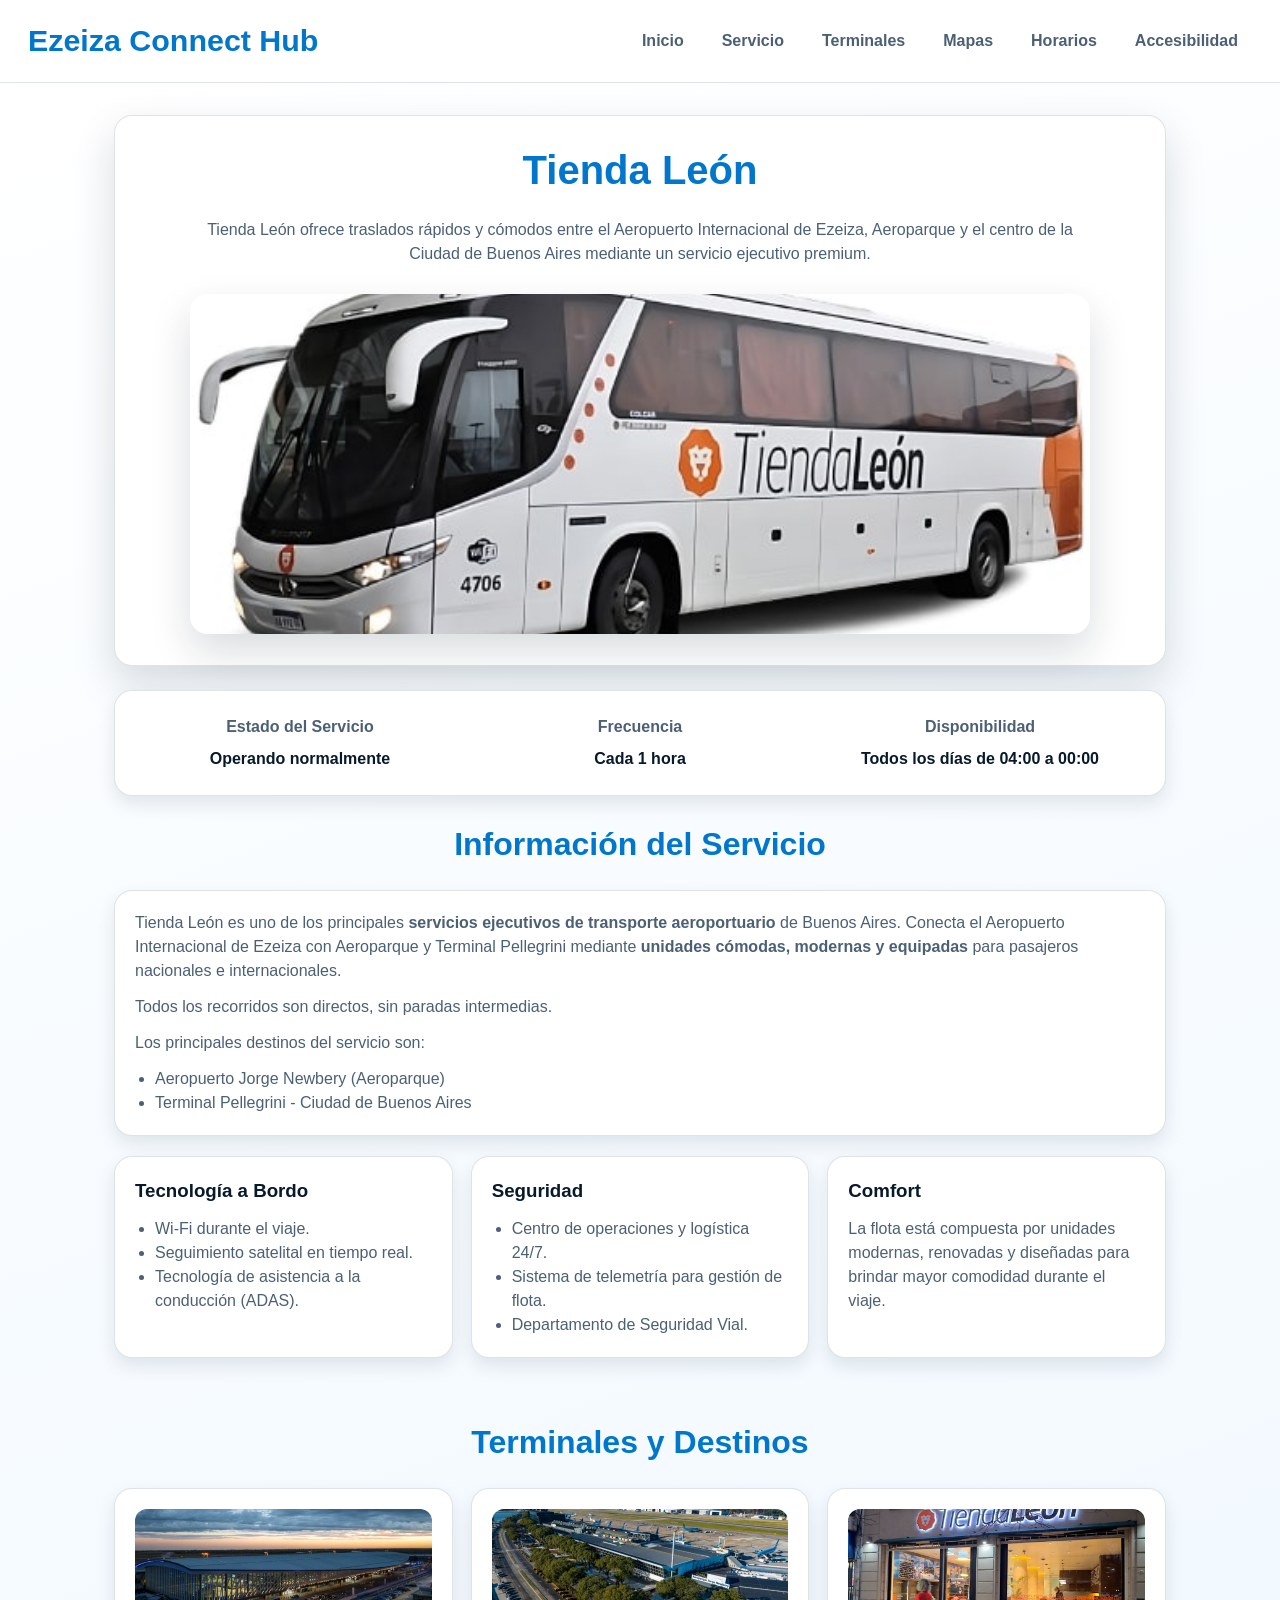
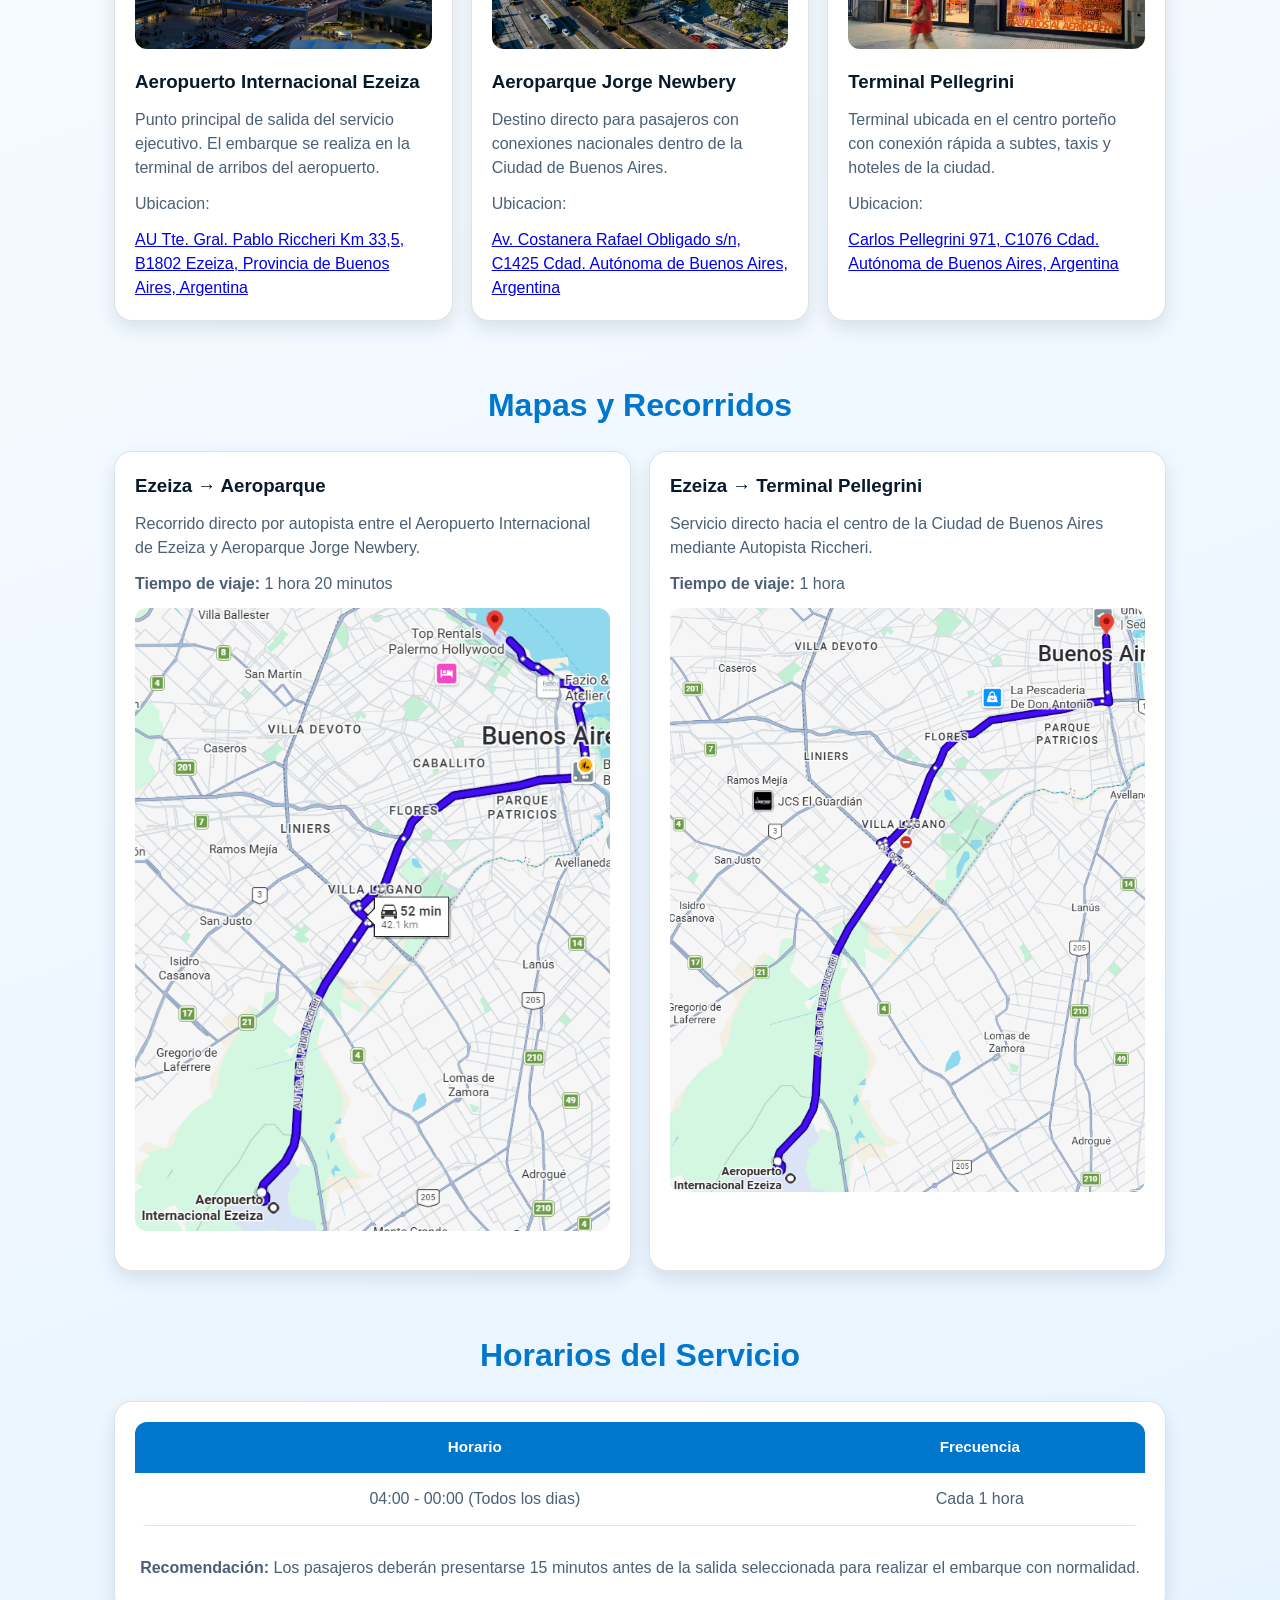
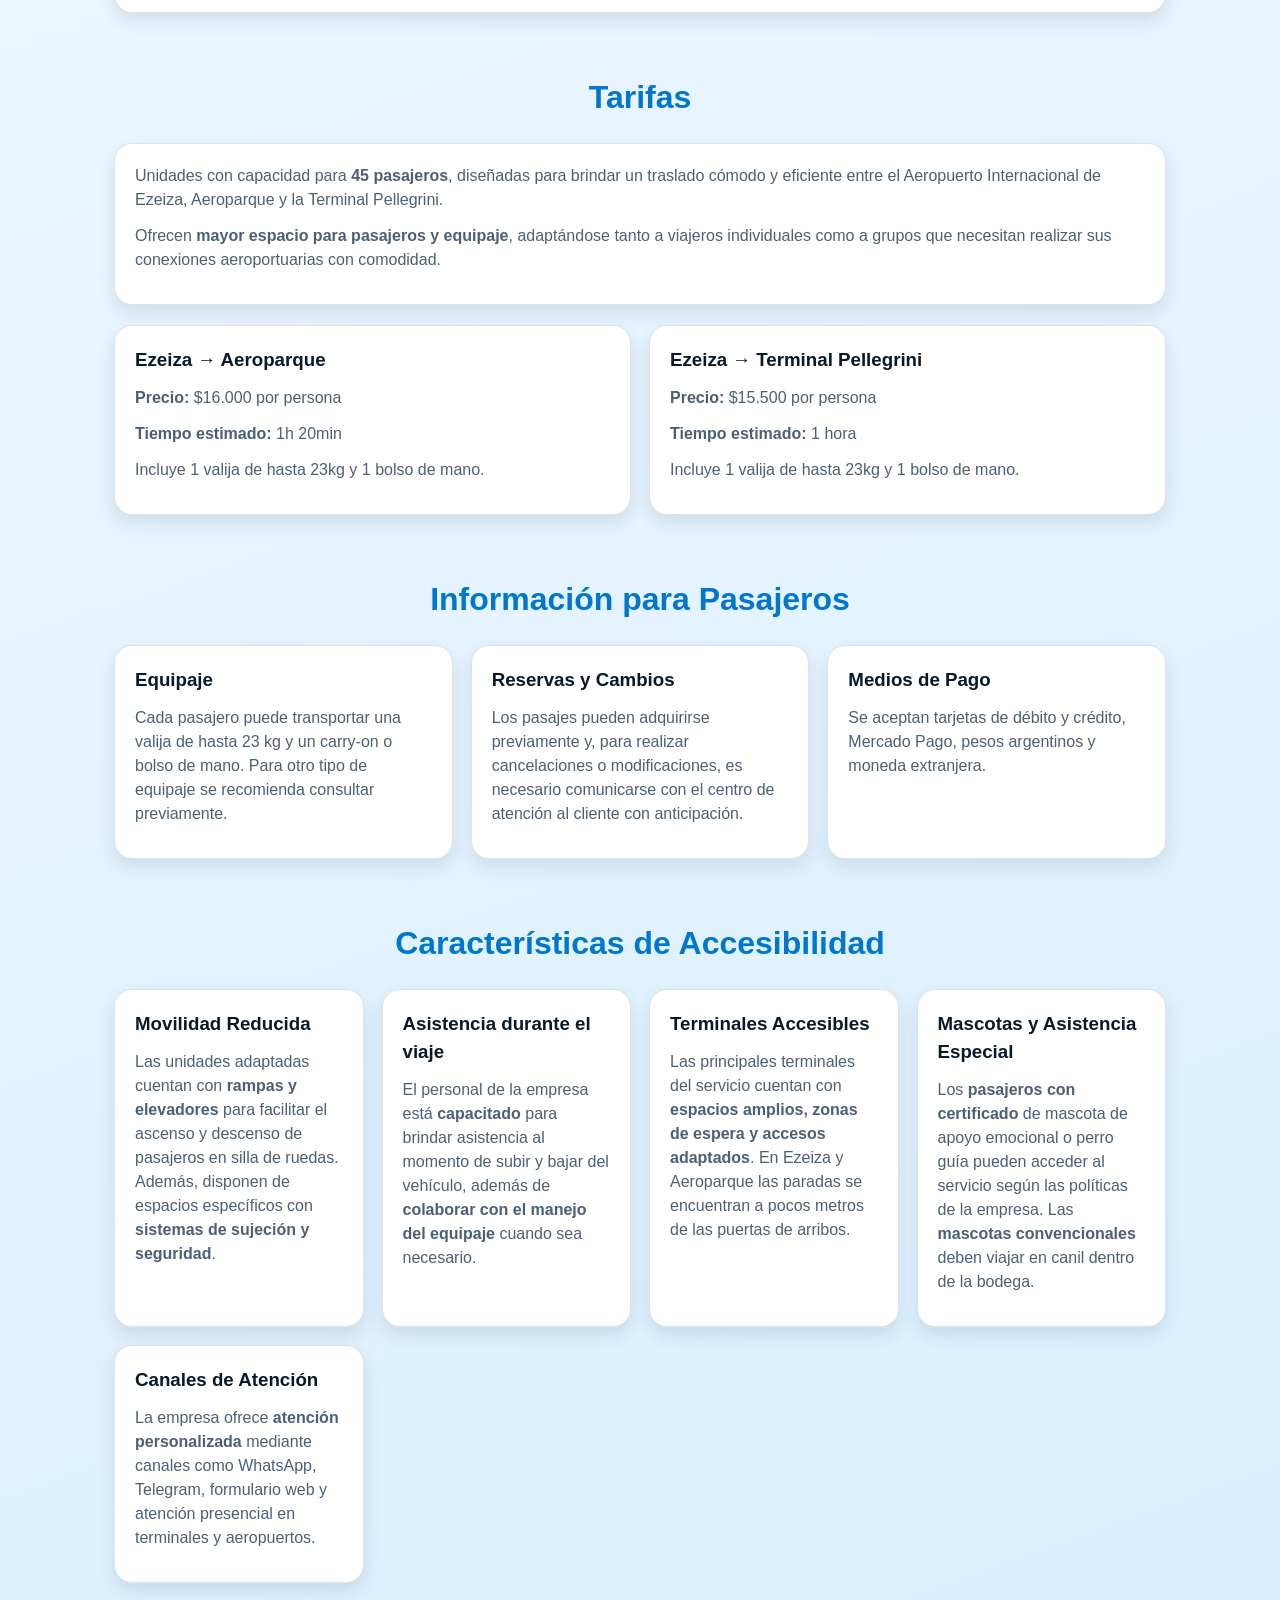
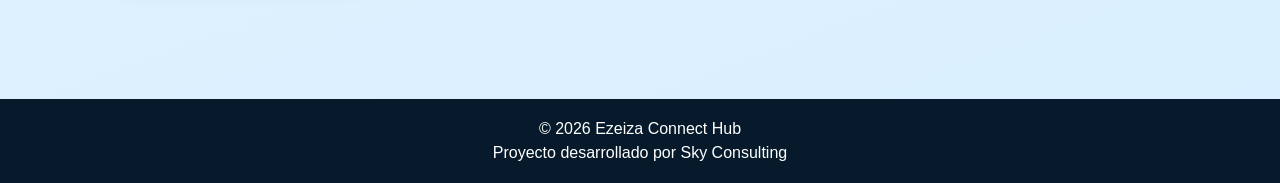
==== commit 8dfad18a: "Fix HTML structure by removing duplicate main tag Removed duplicate main tag and adjusted structure." ====
--- a/index.html
+++ b/index.html
@@ -1,33 +1,31 @@
 <!DOCTYPE html>
 <html lang="es">
 
-<head>
-
-    <meta charset="UTF-8">
-    <meta name="viewport" content="width=device-width, initial-scale=1.0">
-
-    <title>Tienda León | Ezeiza Connect Hub</title>
-
-    <link rel="stylesheet" href="css.css">
+<head> <!-- Contiene la configuración de la página. -->
+
+    <meta charset="UTF-8"> <!-- Permite mostrar caracteres especiales correctamente. -->
+    <meta name="viewport" content="width=device-width, initial-scale=1.0"> <!-- Hace que el sitio sea responsive. -->
+    <title>Tienda León | Ezeiza Connect Hub</title>  <!-- Título que aparece en la pestaña del navegador. -->
+    <link rel="stylesheet" href="css.css"> <!-- Vincula el archivo CSS del sitio. -->
 
 </head>
 
-<body>
-
-<header>
-
-    <h1>Ezeiza Connect Hub</h1>
-
-    <nav>
-
-        <ul>
-
-            <li><a href="#">Inicio</a></li>
-            <li><a href="#servicio">Servicio</a></li>
-            <li><a href="#terminales">Terminales</a></li>
-            <li><a href="#mapas">Mapas</a></li>
-            <li><a href="#horarios">Horarios</a></li>
-            <li><a href="#accesibilidad">Accesibilidad</a></li>
+<body> <!-- Contiene todo el contenido visible de la página. -->
+
+<header> <!-- Encabezado principal del sitio. -->
+
+    <h1>Ezeiza Connect Hub</h1> <!-- Título principal del sitio. -->
+
+    <nav> <!-- Menú de navegación principal. -->
+
+        <ul> <!-- Lista que agrupa las opciones del menú. -->
+
+            <li><a href="#">Inicio</a></li> <!-- Enlace al inicio de la página, href="#" lleva arriba del sitio -->
+            <li><a href="#servicio">Servicio</a></li> <!-- Enlace interno a la sección "Servicio". -->
+            <li><a href="#terminales">Terminales</a></li> <!-- Enlace interno a "Terminales". -->
+            <li><a href="#mapas">Mapas</a></li> <!-- Enlace interno a "Mapas". -->
+            <li><a href="#horarios">Horarios</a></li> <!-- Enlace interno a "Horarios". -->
+            <li><a href="#accesibilidad">Accesibilidad</a></li> <!-- Enlace interno a "Accesibilidad". -->
 
         </ul>
 
@@ -35,93 +33,92 @@
 
 </header>
 
-<section id="hero" class="hero">
-
-    <div class="hero-content">
-
-        <h2>Tienda León</h2>
-
-        <p>
+<main> <!-- Contiene el contenido principal del sitio. -->
+
+<section id="hero" class="hero"> <!-- Sección principal de presentación (Hero). -->
+
+    <div class="hero-content"> <!-- Contenedor del contenido del Hero. -->
+
+        <h2>Tienda León</h2> <!-- Título de la sección principal. -->
+
+        <p> <!-- Párrafo descriptivo del servicio. -->
             Tienda León ofrece traslados rápidos y cómodos entre
             el Aeropuerto Internacional de Ezeiza, Aeroparque y
             el centro de la Ciudad de Buenos Aires mediante un
             servicio ejecutivo premium.
         </p>
 
-        <img src="imagenes/tiendaleon.jpg"
-             alt="Servicio Ejecutivo Tienda León"
-             class="hero-img">
-
-    </div>
-
-</section>
-
-<section class="status-panel-container">
-
-    <div class="status-panel">
-
-        <div class="status-item">
-
-            <h4>Estado del Servicio</h4>
-
-            <p>Operando normalmente</p>
-
-        </div>
-
-        <div class="status-item">
-
-            <h4>Frecuencia</h4>
-
-            <p>Cada 1 hora</p>
-
-        </div>
-
-        <div class="status-item">
-
-            <h4>Disponibilidad</h4>
-
-            <p>Todos los días de 04:00 a 00:00</p>
-
-        </div>
-
-    </div>
-
-</section>
-
-<main>
-
-<section id="servicio" class="section">
-
-    <h2>Información del Servicio</h2>
-
-    <div class="card">
+        <img src="imagenes/tiendaleon.jpg" alt="Servicio Ejecutivo Tienda León" class="hero-img">
+        <!-- Ruta de la imagen, Texto alternativo para accesibilidad, Clase utilizada para aplicar estilos CSS. -->
+
+    </div>
+
+</section>
+
+<section class="status-panel-container"> <!-- Contenedor del panel de estado. -->
+
+    <div class="status-panel"> <!-- Agrupa los indicadores del servicio. -->
+  
+        <div class="status-item"> <!-- Primer indicador de estado. -->
+
+            <h4>Estado del Servicio</h4> <!-- Título del indicador. -->
+
+            <p>Operando normalmente</p> <!-- Estado actual del servicio. -->
+
+        </div>
+
+        <div class="status-item"> <!-- Segundo indicador. -->
+
+            <h4>Frecuencia</h4> <!-- Título del indicador. -->
+
+            <p>Cada 1 hora</p> <!-- Frecuencia del servicio. -->
+
+        </div>
+
+        <div class="status-item"> <!-- Tercer indicador. -->
+
+            <h4>Disponibilidad</h4> <!-- Título del indicador. -->
+
+            <p>Todos los días de 04:00 a 00:00</p> <!-- Horario de funcionamiento. -->
+
+        </div>
+
+    </div>
+
+</section>
+
+<section id="servicio" class="section"> <!-- Sección de información del servicio. -->
+
+    <h2>Información del Servicio</h2> <!-- Título de la sección. -->
+
+    <div class="card"> <!-- Tarjeta con información general. -->
 
         <p>
-            Tienda León es uno de los principales <strong>servicios ejecutivos
-            de transporte aeroportuario</strong> de Buenos Aires. Conecta el
+            Tienda León es uno de los principales <b>servicios ejecutivos
+            de transporte aeroportuario</b> de Buenos Aires. Conecta el
             Aeropuerto Internacional de Ezeiza con Aeroparque y Terminal
-            Pellegrini mediante <strong>unidades cómodas, modernas y equipadas
-            </strong> para pasajeros nacionales e internacionales.
+            Pellegrini mediante <b>unidades cómodas, modernas y equipadas
+            </b> para pasajeros nacionales e internacionales.
         </p>
         
         <p>Todos los recorridos son directos, sin paradas intermedias.</p>
         
-        <p>Los principales destinos del servicio son:</p>
-
-        <ul>
-            <li>Aeropuerto Jorge Newbery (Aeroparque)</li>
-            <li>Terminal Pellegrini - Ciudad de Buenos Aires</li>
+        <p>Los principales destinos del servicio son:</p> <!-- Introduce la lista de destinos. -->
+
+        <ul> <!-- Lista no ordenada de destinos. -->
+            <li>Aeropuerto Jorge Newbery (Aeroparque)</li> <!-- Primer destino. -->
+            <li>Terminal Pellegrini - Ciudad de Buenos Aires</li> <!-- Segundo destino. -->
         </ul>
 
     </div>
     
-    <div class="cards-grid">
-
-        <div class="card">
-
-            <h3>Tecnología a Bordo</h3>
-
-            <ul>
+    <div class="cards-grid"> <!-- Contenedor de las tarjetas informativas. -->
+
+        <div class="card"> <!-- Primera tarjeta. -->
+
+            <h3>Tecnología a Bordo</h3> <!-- Título de la tarjeta. -->
+
+            <ul> <!-- Lista no ordenada de características. -->
                 <li>Wi-Fi durante el viaje.</li>
                 <li>Seguimiento satelital en tiempo real.</li>
                 <li>Tecnología de asistencia a la conducción (ADAS).</li>
@@ -129,11 +126,11 @@
 
         </div>
 
-        <div class="card">
-
-            <h3>Seguridad</h3>
-
-            <ul>
+        <div class="card"> <!-- Segunda tarjeta. -->
+
+            <h3>Seguridad</h3> <!-- Título de la tarjeta. -->
+
+            <ul> <!-- Lista no ordenada de características. -->
                 <li>Centro de operaciones y logística 24/7.</li>
                 <li>Sistema de telemetría para gestión de flota.</li>
                 <li>Departamento de Seguridad Vial.</li>
@@ -141,9 +138,9 @@
 
         </div>
 
-        <div class="card">
-
-            <h3>Comfort</h3>
+        <div class="card"> <!-- Tercera tarjeta. -->
+
+            <h3>Comfort</h3> <!-- Título de la tarjeta. -->
 
             <p>
                 La flota está compuesta por unidades modernas,
@@ -157,18 +154,17 @@
 
 </section>
 
-<section id="terminales" class="section">
-
-    <h2>Terminales y Destinos</h2>
-
-    <div class="cards-grid">
-
-        <div class="card">
-
-            <img src="imagenes/ezeiza.jpg"
-                 alt="Aeropuerto Internacional Ezeiza">
-
-            <h3>Aeropuerto Internacional Ezeiza</h3>    
+<section id="terminales" class="section"> <!-- Sección de terminales y destinos. -->
+
+    <h2>Terminales y Destinos</h2> <!-- Título de la sección. -->
+
+    <div class="cards-grid"> <!-- Contenedor de las tarjetas. -->
+
+        <div class="card"> <!-- Primera tarjeta. -->
+
+            <img src="imagenes/ezeiza.jpg" alt="Aeropuerto Internacional Ezeiza"> <!-- Ruta y Texto alternativo de la imagen. -->
+
+            <h3>Aeropuerto Internacional Ezeiza</h3> <!-- Título de la tarjeta. --> 
 
             <p>
                 Punto principal de salida del servicio ejecutivo.
@@ -176,43 +172,41 @@
                 del aeropuerto.
             </p>
 
-            <p>Ubicacion:</p>
+            <p>Ubicacion:</p> <!-- Abre la ubicación en Google Maps en una nueva pestaña. -->
 
             <a href="https://maps.app.goo.gl/3HDihcveMCBd2cHBA" target="_blank">AU Tte. Gral. Pablo Riccheri Km 33,5, B1802 Ezeiza, Provincia de Buenos Aires, Argentina</a>
 
         </div>
 
-        <div class="card">
-
-            <img src="imagenes/aeroparque.jpg"
-                 alt="Aeroparque Jorge Newbery">
-
-            <h3>Aeroparque Jorge Newbery</h3>
+        <div class="card"> <!-- Segunda tarjeta. -->
+
+            <img src="imagenes/aeroparque.jpg" alt="Aeroparque Jorge Newbery"> <!-- Ruta y Texto alternativo de la imagen. -->
+
+            <h3>Aeroparque Jorge Newbery</h3> <!-- Título de la tarjeta. -->
 
             <p>
                 Destino directo para pasajeros con conexiones
                 nacionales dentro de la Ciudad de Buenos Aires.
             </p>
 
-            <p>Ubicacion:</p>
+            <p>Ubicacion:</p> <!-- Abre la ubicación en Google Maps en una nueva pestaña. -->
 
             <a href="https://maps.app.goo.gl/14UZ8YsFJiSViTcU9" target="_blank">Av. Costanera Rafael Obligado s/n, C1425 Cdad. Autónoma de Buenos Aires, Argentina</a>
 
         </div>
 
-        <div class="card">
-
-            <img src="imagenes/pellegrini.jpg"
-                 alt="Terminal Pellegrini">
-
-            <h3>Terminal Pellegrini</h3>
+        <div class="card"> <!-- Tercera tarjeta. -->
+
+            <img src="imagenes/pellegrini.jpg" alt="Terminal Pellegrini"> <!-- Ruta y Texto alternativo de la imagen. -->
+
+            <h3>Terminal Pellegrini</h3> <!-- Título de la tarjeta. -->
 
             <p>
                 Terminal ubicada en el centro porteño con conexión
                 rápida a subtes, taxis y hoteles de la ciudad.
             </p>
 
-            <p>Ubicacion:</p>
+            <p>Ubicacion:</p> <!-- Abre la ubicación en Google Maps en una nueva pestaña. -->
 
             <a href="https://maps.app.goo.gl/hiGtd1gdm82wyASZ9" target="_blank">Carlos Pellegrini 971, C1076 Cdad. Autónoma de Buenos Aires, Argentina</a>
 
@@ -222,15 +216,15 @@
 
 </section>
 
-<section id="mapas" class="section">
-
-    <h2>Mapas y Recorridos</h2>
-
-    <div class="cards-grid">
-
-        <div class="card">
-
-            <h3>Ezeiza → Aeroparque</h3>
+<section id="mapas" class="section"> <!-- Sección de recorridos. -->
+
+    <h2>Mapas y Recorridos</h2> <!-- Título de la sección. -->
+
+    <div class="cards-grid"> <!-- Contenedor de las tarjetas. -->
+
+        <div class="card"> <!-- Primera tarjeta. -->
+
+            <h3>Ezeiza → Aeroparque</h3> <!-- Título del recorrido. -->
 
             <p>
                 Recorrido directo por autopista entre
@@ -239,18 +233,16 @@
             </p>
 
             <p>
-                <strong>Tiempo de viaje:</strong> 1 hora 20 minutos
+                <b>Tiempo de viaje:</b> 1 hora 20 minutos
             </p>
             
-            <img src="imagenes/mapa1.jpg"
-                 alt="Recorrido Ezeiza Aeroparque"
-                 class="mapa-img">
-
-        </div>
-
-        <div class="card">
-
-            <h3>Ezeiza → Terminal Pellegrini</h3>
+            <img src="imagenes/mapa1.jpg" alt="Recorrido Ezeiza Aeroparque" class="mapa-img">
+            <!-- Ruta de la imagen, Texto alternativo para accesibilidad, Clase utilizada para aplicar estilos CSS. -->
+        </div>
+
+        <div class="card"> <!-- Segunda tarjeta. -->
+
+            <h3>Ezeiza → Terminal Pellegrini</h3> <!-- Título del recorrido. -->
 
             <p>
                 Servicio directo hacia el centro de
@@ -259,51 +251,49 @@
             </p>
 
             <p>
-                <strong>Tiempo de viaje:</strong> 1 hora
-            </p>
-
-            <img src="imagenes/mapa2.jpg"
-                 alt="Recorrido Ezeiza Terminal Pellegrini"
-                 class="mapa-img">
-
-        </div>
-
-    </div>
-
-</section>
-
-<section id="horarios" class="section">
-
-    <h2>Horarios del Servicio</h2>
-
-    <div class="card">
-
-        <table>
-
-            <thead>
-
-                <tr>
-
-                    <th>Horario</th>
-                    <th>Frecuencia</th>
+                <b>Tiempo de viaje:</b> 1 hora
+            </p>
+
+            <img src="imagenes/mapa2.jpg" alt="Recorrido Ezeiza Terminal Pellegrini" class="mapa-img">
+            <!-- Ruta de la imagen, Texto alternativo para accesibilidad, Clase utilizada para aplicar estilos CSS. -->
+        </div>
+
+    </div>
+
+</section>
+
+<section id="horarios" class="section"> <!-- Sección de horarios del servicio. -->
+
+    <h2>Horarios del Servicio</h2> <!-- Título de la sección. -->
+
+    <div class="card"> <!-- Tarjeta que contiene la tabla. -->
+
+        <table> <!-- Crea una tabla de datos. -->
+
+            <thead> <!-- Encabezado de la tabla. -->
+
+                <tr> <!-- Fila del encabezado. -->
+
+                    <th>Horario</th> <!-- Encabezado de la primera columna. -->
+                    <th>Frecuencia</th> <!-- Encabezado de la segunda columna. -->
 
                 </tr>
 
             </thead>
 
-            <tbody>
-
-                <tr>
-                    <td>04:00 - 00:00 (Todos los dias)</td>
-                    <td>Cada 1 hora</td>
+            <tbody> <!-- Cuerpo principal de la tabla. -->
+
+                <tr> <!-- Fila de datos. -->
+                    <td>04:00 - 00:00 (Todos los dias)</td> <!-- Dato de la primera columna. -->
+                    <td>Cada 1 hora</td> <!-- Dato de la segunda columna. -->
                 </tr>
 
             </tbody>
 
         </table>
         
-            <p>
-                <strong>Recomendación:</strong>
+            <p> <!-- Recomendación para los pasajeros. -->
+                <b>Recomendación:</b>
                 Los pasajeros deberán presentarse 15 minutos antes de la
                 salida seleccionada para realizar el embarque con normalidad.
             </p>
@@ -312,35 +302,35 @@
 
 </section>
 
-<section id="tarifas" class="section">
-
-    <h2>Tarifas</h2>
-
-    <div class="card">
+<section id="tarifas" class="section"> <!-- Sección de tarifas del servicio. -->
+
+    <h2>Tarifas</h2> <!-- Título de la sección. -->
+
+    <div class="card"> <!-- Tarjeta informativa general. -->
 
         <p>
-            Unidades con capacidad para <strong>45 pasajeros</strong>, diseñadas 
+            Unidades con capacidad para <b>45 pasajeros</b>, diseñadas 
             para brindar un traslado cómodo y eficiente entre el Aeropuerto
             Internacional de Ezeiza, Aeroparque y la Terminal Pellegrini.
         </p>
 
         <p>
-            Ofrecen <strong>mayor espacio para pasajeros y equipaje</strong>,
+            Ofrecen <b>mayor espacio para pasajeros y equipaje</b>,
             adaptándose tanto a viajeros individuales como a grupos que necesitan
             realizar sus conexiones aeroportuarias con comodidad.
         </p>
 
     </div>
 
-    <div class="cards-grid">
-
-        <div class="card">
-
-            <h3>Ezeiza → Aeroparque</h3>
-
-            <p><strong>Precio:</strong> $16.000 por persona</p>
-
-            <p><strong>Tiempo estimado:</strong> 1h 20min</p>
+    <div class="cards-grid"> <!-- Contenedor de tarjetas de precios. -->
+
+        <div class="card"> <!-- Primera tarifa. -->
+
+            <h3>Ezeiza → Aeroparque</h3> <!-- Destino del recorrido. -->
+
+            <p><b>Precio:</b> $16.000 por persona</p>
+
+            <p><b>Tiempo estimado:</b> 1h 20min</p>
 
             <p>
                 Incluye 1 valija de hasta 23kg y
@@ -349,13 +339,13 @@
 
         </div>
 
-        <div class="card">
-
-            <h3>Ezeiza → Terminal Pellegrini</h3>
-
-            <p><strong>Precio:</strong> $15.500 por persona</p>
-
-            <p><strong>Tiempo estimado:</strong> 1 hora</p>
+        <div class="card"> <!-- Segunda tarifa. -->
+
+            <h3>Ezeiza → Terminal Pellegrini</h3> <!-- Destino del recorrido. -->
+
+            <p><b>Precio:</b> $15.500 por persona</p>
+
+            <p><b>Tiempo estimado:</b> 1 hora</p>
 
             <p>
                 Incluye 1 valija de hasta 23kg y
@@ -368,15 +358,15 @@
 
 </section>
 
-<section class="section">
-
-    <h2>Información para Pasajeros</h2>
-
-    <div class="cards-grid">
-
-        <div class="card">
-
-            <h3>Equipaje</h3>
+<section class="section"> <!-- Sección de información para pasajeros. -->
+
+    <h2>Información para Pasajeros</h2> <!-- Título de la sección. -->
+
+    <div class="cards-grid"> <!-- Contenedor de las tarjetas. -->
+
+        <div class="card"> <!-- Primera tarjeta. -->
+
+            <h3>Equipaje</h3> <!-- Título de la tarjeta. -->
 
             <p>
                 Cada pasajero puede transportar una valija de hasta
@@ -386,9 +376,9 @@
 
         </div>
 
-        <div class="card">
-
-            <h3>Reservas y Cambios</h3>
+        <div class="card"> <!-- Segunda tarjeta. -->
+
+            <h3>Reservas y Cambios</h3> <!-- Título de la tarjeta. -->
 
             <p>
                 Los pasajes pueden adquirirse previamente y, para
@@ -399,9 +389,9 @@
 
         </div>
 
-        <div class="card">
-
-            <h3>Medios de Pago</h3>
+        <div class="card"> <!-- Tercera tarjeta. -->
+
+            <h3>Medios de Pago</h3> <!-- Título de la tarjeta. -->
 
             <p>
                 Se aceptan tarjetas de débito y crédito, Mercado Pago,
@@ -414,71 +404,71 @@
 
 </section>
 
-<section id="accesibilidad" class="section">
-
-    <h2>Características de Accesibilidad</h2>
-
-    <div class="cards-grid">
-
-        <div class="card">
-
-            <h3>Movilidad Reducida</h3>
-
-            <p>
-                Las unidades adaptadas cuentan con <strong>rampas y 
-                elevadores</strong> para facilitar el ascenso y descenso
+<section id="accesibilidad" class="section"> <!-- Sección de accesibilidad. -->
+
+    <h2>Características de Accesibilidad</h2> <!-- Título de la sección. -->
+
+    <div class="cards-grid"> <!-- Contenedor de las tarjetas. -->
+
+        <div class="card"> <!-- Primera tarjeta. -->
+
+            <h3>Movilidad Reducida</h3> <!-- Título de la tarjeta. -->
+
+            <p>
+                Las unidades adaptadas cuentan con <b>rampas y 
+                elevadores</b> para facilitar el ascenso y descenso
                 de pasajeros en silla de ruedas. Además, disponen de
-                espacios específicos con <strong>sistemas de sujeción
-                y seguridad</strong>.
-            </p>
-
-        </div>
-
-        <div class="card">
-
-            <h3>Asistencia durante el viaje</h3>
-
-            <p>
-                El personal de la empresa está <strong>capacitado</strong>
+                espacios específicos con <b>sistemas de sujeción
+                y seguridad</b>.
+            </p>
+
+        </div>
+
+        <div class="card"> <!-- Segunda tarjeta. -->
+
+            <h3>Asistencia durante el viaje</h3> <!-- Título de la tarjeta. -->
+
+            <p>
+                El personal de la empresa está <b>capacitado</b>
                 para brindar asistencia al momento de subir y bajar del vehículo,
-                además de <strong>colaborar con el manejo del equipaje</strong>
+                además de <b>colaborar con el manejo del equipaje</b>
                 cuando sea necesario.
             </p>
 
         </div>
 
-        <div class="card">
-
-            <h3>Terminales Accesibles</h3>
+        <div class="card"> <!-- Tercera tarjeta. -->
+
+            <h3>Terminales Accesibles</h3> <!-- Título de la tarjeta. -->
 
             <p>
                 Las principales terminales del servicio cuentan con
-                <strong>espacios amplios, zonas de espera y accesos
-                adaptados</strong>. En Ezeiza y Aeroparque las paradas
+                <b>espacios amplios, zonas de espera y accesos
+                adaptados</b>. En Ezeiza y Aeroparque las paradas
                 se encuentran a pocos metros de las puertas de arribos.
             </p>
 
         </div>
 
-        <div class="card">
-
-            <h3>Mascotas y Asistencia Especial</h3>
-
-            <p>
-                Los <strong>pasajeros con certificado</strong> de mascota
+        <div class="card"> <!-- Cuarta tarjeta. -->
+
+            <h3>Mascotas y Asistencia Especial</h3> <!-- Título de la tarjeta. -->
+
+            <p>
+                Los <b>pasajeros con certificado</b> de mascota
                 de apoyo emocional o perro guía pueden acceder al servicio
-                según las políticas de la empresa. Las <strong>mascotas
-                convencionales</strong> deben viajar en canil dentro de la bodega.
-            </p>
-
-        </div>
-
-        <div class="card">
-
-            <h3>Canales de Atención</h3>
-
-            <p>
-                La empresa ofrece <strong>atención personalizada</strong>
+                según las políticas de la empresa. Las <b>mascotas
+                convencionales</b> deben viajar en canil dentro de la bodega.
+            </p>
+
+        </div>
+
+        <div class="card"> <!-- Quinta tarjeta. -->
+
+            <h3>Canales de Atención</h3> <!-- Título de la tarjeta. -->
+
+            <p>
+                La empresa ofrece <b>atención personalizada</b>
                 mediante canales como WhatsApp, Telegram, formulario web
                 y atención presencial en terminales y aeropuertos.
             </p>
@@ -491,11 +481,11 @@
 
 </main>
 
-<footer>
-
-    <p>© 2026 Ezeiza Connect Hub</p>
-
-    <p>Proyecto desarrollado por Sky Consulting</p>
+<footer> <!-- Pie de página. -->
+
+    <p>© 2026 Ezeiza Connect Hub</p> <!-- Información de derechos de autor. -->
+
+    <p>Proyecto desarrollado por Sky Consulting</p> <!-- Créditos del proyecto. -->
 
 </footer>
 
--- a/css.css
+++ b/css.css
@@ -1,321 +1,311 @@
 /* RESET */
-*{
-  margin:0;
-  padding:0;
-  box-sizing:border-box;
+*{ /* Selecciona todos los elementos. */
+  margin:0; /* Elimina el margen por defecto. */
+  padding:0; /* Elimina el relleno por defecto. */
+  box-sizing:border-box; /* Incluye borde y padding en el tamaño. */
 }
 
 /* VARIABLES */
-:root{
-  --blue-100:#d9efff;
-  --blue-500:#0077cc;
-  --blue-900:#061a2b;
-  --surface:#ffffff;
-  --text:#061a2b;
-  --text-soft:#4b6075;
-  --stroke:rgba(6,26,43,0.12);
-  --shadow-sm:0 8px 18px rgba(6,26,43,0.10);
-  --shadow-md:0 18px 40px rgba(6,26,43,0.15);
-  --radius:18px;
+:root{ /* Define variables globales. */
+  --blue-100:#d9efff; /* Azul claro. */
+  --blue-500:#0077cc; /* Azul principal. */
+  --blue-900:#061a2b; /* Azul oscuro. */
+  --surface:#ffffff; /* Color de las tarjetas. */
+  --text:#061a2b; /* Color principal del texto. */
+  --text-soft:#4b6075; /* Color para texto secundario. */
+  --stroke:rgba(6,26,43,0.12); /* Color de bordes. */
+  --shadow-sm:0 8px 18px rgba(6,26,43,0.10); /* Sombra pequeña. */
+  --shadow-md:0 18px 40px rgba(6,26,43,0.15); /* Sombra mediana. */
+  --radius:18px; /* Radio de bordes. */
 }
 
 /* BODY */
-body{
-  font-family:"Segoe UI","Verdana",sans-serif;
-  background:linear-gradient(160deg,#ffffff 0%,#eef7ff 50%,#d9efff 100%);
-  color:var(--text);
-  line-height:1.5;
-  min-height:100vh;
-  display:flex;
-  flex-direction:column;
+body{ /* Estilos generales de la página. */
+  font-family:"Segoe UI","Verdana",sans-serif; /* Fuente principal. */
+  background:linear-gradient(160deg,#ffffff 0%,#eef7ff 50%,#d9efff 100%); /* Fondo degradado. */
+  color:var(--text); /* Color del texto. */
+  line-height:1.5; /* Espaciado entre líneas. */
+  min-height:100vh; /* Altura mínima de toda la ventana. */
+  display:flex; /* Activa Flexbox. */
+  flex-direction:column; /* Ordena los elementos en columna. */
 }
 
 /* HEADER */
-header{
-  background-color:rgba(255,255,255,0.95);
-  border-bottom:1px solid var(--stroke);
-  padding:18px 28px;
-  position:sticky;
-  top:0;
-  z-index:10;
-  backdrop-filter:blur(8px);
-  display:flex;
-  justify-content:space-between;
-  align-items:center;
-  flex-wrap:wrap;
-}
-
-header h1{
-  margin:0;
-  font-size:1.9rem;
-  color:var(--blue-500);
+header{ /* Encabezado del sitio. */
+  background-color:rgba(255,255,255,0.95); /* Fondo semitransparente. */
+  border-bottom:1px solid var(--stroke); /* Agrega borde inferior. */
+  padding:18px 28px; /* Espaciado interno. */
+  position:sticky; /* Mantiene el header visible. */
+  top:0; /* Lo fija en la parte superior. */
+  z-index:10; /* Lo coloca sobre otros elementos. */
+  backdrop-filter:blur(8px); /* Aplica desenfoque al fondo. */
+  display:flex; /* Activa Flexbox. */
+  justify-content:space-between; /* Separa los elementos horizontalmente. */
+  align-items:center; /* Centra verticalmente los elementos. */
+  flex-wrap:wrap; /* Permite que bajen de línea. */
+}
+
+header h1{ /* Estilos del título principal. */
+  margin:0; /* Elimina el margen. */
+  font-size:1.9rem; /* Tamaño del título. */
+  color:var(--blue-500); /* Color del título. */
 }
 
 /* NAV */
-nav ul{
-  list-style:none;
-  display:flex;
-  flex-wrap:wrap;
-  gap:10px;
-}
-
-nav a{
-  text-decoration:none;
-  color:var(--text-soft);
-  font-weight:700;
-  padding:8px 14px;
-  border-radius:999px;
-  transition:0.2s;
-}
-
-nav a:hover,
-.active{
-  background-color:var(--blue-100);
-  color:var(--blue-500);
+nav ul{ /* Lista del menú. */
+  list-style:none; /* Elimina los puntos. */
+  display:flex; /* Coloca los elementos en fila. */
+  flex-wrap:wrap; /* Permite varias líneas. */
+  gap:10px; /* Espacio entre elementos. */
+}
+
+nav a{ /* Enlaces del menú. */
+  text-decoration:none; /* Quita el subrayado. */
+  color:var(--text-soft); /* Color del enlace. */
+  font-weight:700; /* Texto en negrita. */
+  padding:8px 14px; /* Espaciado interno. */
+  border-radius:999px; /* Bordes totalmente redondeados. */
+  transition:0.2s; /* Suaviza las transiciones. */
+}
+
+nav a:hover{ /* Al pasar el mouse. */
+  background-color:var(--blue-100); /* Cambia el fondo. */
+  color:var(--blue-500); /* Cambia el color del texto. */
 }
 
 /* HERO */
-.hero{
-  width:100%;
-  max-width:1100px;
-  margin:32px auto 24px;
-  background-color:var(--surface);
-  border-radius:var(--radius);
-  padding:24px;
-  border:1px solid var(--stroke);
-  box-shadow:var(--shadow-md);
-  text-align:center;
-}
-
-.hero-content{
-  max-width:900px;
-  margin:auto;
-}
-
-.hero h2{
-  margin-top:0;
-  margin-bottom:18px;
-  color:var(--blue-500);
-  font-size:2.5rem;
-}
-
-.hero p{
-  color:var(--text-soft);
-  margin-bottom:28px;
-}
-
-.hero-img{
-  width:100%;
-  max-height:340px;
-  object-fit:cover;
-  border-radius:var(--radius);
-  box-shadow:var(--shadow-md);
+.hero{ /* Contenedor principal del Hero. */
+  width:100%; /* Ocupa todo el ancho disponible. */
+  max-width:1100px; /* Limita el ancho máximo. */
+  margin:32px auto 24px; /* Centra y agrega márgenes. */
+  background-color:var(--surface); /* Fondo blanco. */
+  border-radius:var(--radius); /* Bordes redondeados. */
+  padding:24px; /* Espaciado interno. */
+  border:1px solid var(--stroke); /* Agrega un borde. */
+  box-shadow:var(--shadow-md); /* Agrega una sombra. */
+  text-align:center; /* Centra el contenido. */
+}
+
+.hero-content{ /* Contenedor interno del Hero. */
+  max-width:900px; /* Limita el ancho del contenido. */
+  margin:auto; /* Centra el contenedor. */
+}
+
+.hero h2{ /* Título del Hero. */
+  margin-top:0; /* Elimina el margen superior. */
+  margin-bottom:18px; /* Agrega espacio inferior. */
+  color:var(--blue-500); /* Color del título. */
+  font-size:2.5rem; /* Tamaño del título. */
+}
+
+.hero p{ /* Párrafo del Hero. */
+  color:var(--text-soft); /* Color del texto. */
+  margin-bottom:28px; /* Espacio debajo del texto. */
+}
+
+.hero-img{ /* Imagen principal del Hero. */
+  width:100%; /* Ocupa todo el ancho disponible. */
+  max-height:340px; /* Limita la altura máxima. */
+  object-fit:cover; /* Recorta la imagen sin deformarla. */
+  border-radius:var(--radius); /* Bordes redondeados. */
+  box-shadow:var(--shadow-md); /* Agrega una sombra. */
 }
 
 /* STATUS PANEL */
-.status-panel-container{
-  width:100%;
-  max-width:1100px;
-  margin:0 auto 24px;
-  padding:0 24px;
-}
-
-.status-panel{
-  background-color:var(--surface);
-  border-radius:var(--radius);
-  border:1px solid var(--stroke);
-  box-shadow:var(--shadow-sm);
-  padding:24px;
-  display:grid;
-  grid-template-columns:repeat(3,1fr);
-  gap:18px;
-}
-
-.status-item{
-  text-align:center;
-}
-
-.status-item h4{
-  color:var(--text-soft);
-  margin-bottom:8px;
-}
-
-.status-item p{
-  font-weight:700;
+.status-panel-container{ /* Contenedor del panel de estado. */
+  width:100%; /* Ocupa todo el ancho disponible. */
+  max-width:1100px; /* Limita el ancho máximo. */
+  margin:0 auto 24px; /* Centra el contenedor y agrega margen inferior. */
+}
+
+.status-panel{ /* Panel que contiene los estados. */
+  background-color:var(--surface); /* Fondo blanco. */
+  border-radius:var(--radius); /* Bordes redondeados. */
+  border:1px solid var(--stroke); /* Agrega un borde. */
+  box-shadow:var(--shadow-sm); /* Agrega una sombra. */
+  padding:24px; /* Espaciado interno. */
+  display:grid; /* Activa CSS Grid. */
+  grid-template-columns:repeat(3,1fr); /* Crea tres columnas iguales. */
+  gap:18px; /* Espacio entre columnas. */
+}
+
+.status-item{ /* Cada bloque de información. */
+  text-align:center; /* Centra el contenido. */
+}
+
+.status-item h4{ /* Título del estado. */
+  color:var(--text-soft); /* Color del título. */
+  margin-bottom:8px; /* Espacio debajo del título. */
+}
+
+.status-item p{ /* Texto del estado. */
+  font-weight:bold; /* Texto en negrita. */
 }
 
 /* MAIN */
-main{
-  width:100%;
-  max-width:1100px;
-  margin:0 auto;
-  padding:0 24px 56px;
-  flex:1;
+main{ /* Contenido principal. */
+  width:100%; /* Ocupa todo el ancho disponible. */
+  max-width:1100px; /* Limita el ancho máximo. */
+  margin:0 auto; /* Centra el contenido. */
+  padding:0 24px 56px; /* Agrega espacio interno. */
+  flex:1; /* Ocupa el espacio restante del body. */
 }
 
 /* SECTIONS */
-.section{
-  scroll-margin-top:120px;
-  margin-bottom:24px;
-}
-
-.section h2{
-  margin-bottom:22px;
-  color:var(--blue-500);
-  font-size:2rem;
-  text-align:center;
+.section{ /* Estilos generales de las secciones. */
+  scroll-margin-top:120px; /* Evita que el header tape la sección al navegar. */
+  margin-bottom:60px; /* Espacio entre secciones. */
+}
+
+.section h2{ /* Títulos de las secciones. */
+  margin-bottom:22px; /* Espacio inferior. */
+  color:var(--blue-500); /* Color azul. */
+  font-size:2rem; /* Tamaño del título. */
+  text-align:center; /* Centra el texto. */
 }
 
 /* GRID */
-.cards-grid{
-  display:grid;
-  grid-template-columns:repeat(auto-fit,minmax(240px,1fr));
-  gap:18px;
-}
-
-#servicio .cards-grid{
-  margin-top:20px;
-}
-
-#tarifas .cards-grid{
-  margin-top:20px;
+.cards-grid{ /* Contenedor de tarjetas. */
+  display:grid; /* Activa CSS Grid. */
+  grid-template-columns:repeat(auto-fit,minmax(240px,1fr)); /* Crea columnas adaptables. */
+  gap:18px; /* Espacio entre tarjetas. */
+}
+
+#servicio .cards-grid,
+#tarifas .cards-grid{ /* Grid de estas dos secciones. */
+  margin-top:20px; /* Separa las tarjetas del contenido superior. */
 }
 
 /* CARD */
-.card{
-  background-color:var(--surface);
-  border-radius:var(--radius);
-  padding:20px;
-  border:1px solid var(--stroke);
-  box-shadow:var(--shadow-sm);
-  transition:0.2s;
-}
-
-.card:hover{
-  transform:translateY(-4px);
-  box-shadow:var(--shadow-md);
-}
-
-.card h3{
-  margin-top:0;
-  margin-bottom:12px;
-}
-
-.card p{
-  color:var(--text-soft);
-  margin-bottom:12px;
-}
-
-.card ul{
-  margin-left:20px;
-  color:var(--text-soft);
+.card{ /* Tarjeta individual. */
+  background-color:var(--surface); /* Fondo blanco. */
+  border-radius:var(--radius); /* Bordes redondeados. */
+  padding:20px; /* Espaciado interno. */
+  border:1px solid var(--stroke); /* Agrega un borde. */
+  box-shadow:var(--shadow-sm); /* Agrega una sombra. */
+  transition:.2s; /* Suaviza las animaciones. */
+}
+
+.card:hover{ /* Al pasar el mouse. */
+  transform:translateY(-4px); /* Eleva la tarjeta. */
+  box-shadow:var(--shadow-md); /* Aumenta la sombra. */
+}
+
+.card h3{ /* Título de la tarjeta. */
+  margin-top:0; /* Elimina el margen superior. */
+  margin-bottom:12px; /* Agrega espacio inferior. */
+}
+
+.card p{ /* Párrafos de la tarjeta. */
+  color:var(--text-soft); /* Color del texto. */
+  margin-bottom:12px; /* Espacio inferior. */
+}
+
+.card ul{ /* Lista de la tarjeta. */
+  margin-left:20px; /* Agrega sangría. */
+  color:var(--text-soft); /* Color del texto. */
 }
 
 /* IMAGENES */
 .card img{
-  width:100%;
-  height:140px;
-  object-fit:cover;
-  border-radius:12px;
-  margin-bottom:12px;
+  width:100%; /* Ocupa todo el ancho de la tarjeta. */
+  height:140px; /* Define una altura fija. */
+  object-fit:cover; /* Recorta la imagen sin deformarla. */
+  border-radius:12px; /* Redondea los bordes. */
+  margin-bottom:12px; /* Agrega espacio debajo de la imagen. */
 }
 
 /* MAPAS */
 .card img.mapa-img{
-  width:100%;
-  height:auto;
-  max-height:none;
-  object-fit:contain;
-  background-color:#fff;
-  border-radius:12px;
-  margin-bottom:12px;
+  width:100%; /* Ocupa todo el ancho disponible. */
+  height:auto; /* Mantiene la proporción original. */
+  object-fit:contain; /* Muestra la imagen completa sin recortarla. */
+  background-color:#fff; /* Agrega un fondo blanco. */
+  border-radius:12px; /* Redondea los bordes. */
+  margin-bottom:12px; /* Agrega espacio inferior. */
 }
 
 /* TABLE */
 table{
-  width:100%;
-  border-collapse:collapse;
-  overflow:hidden;
-  border-radius:12px;
+  width:100%; /* La tabla ocupa todo el ancho. */
+  border-collapse:collapse; /* Une los bordes de las celdas. */
+  overflow:hidden; /* Oculta contenido que sobresale. */
+  border-radius:12px; /* Redondea los bordes. */
 }
 
 th{
-  background-color:var(--blue-500);
-  color:white;
-  padding:14px;
-  font-size:0.95rem;
+  background-color:var(--blue-500); /* Fondo azul para encabezados. */
+  color:white; /* Texto blanco. */
+  padding:14px; /* Espaciado interno. */
+  font-size:0.95rem; /* Tamaño del texto. */
 }
 
 td{
-  padding:14px;
-  border-bottom:1px solid #dce7f0;
-  text-align:center;
-  color:var(--text-soft);
-  background-color:var(--surface);
+  padding:14px; /* Espaciado interno. */
+  border-bottom:1px solid #dce7f0; /* Línea separadora inferior. */
+  text-align:center; /* Centra el contenido. */
+  color:var(--text-soft); /* Color del texto. */
+  background-color:var(--surface); /* Fondo blanco. */
 }
 
 tr:hover td{
-  background-color:#f2f8ff;
+  background-color:#f2f8ff; /* Cambia el fondo al pasar el mouse. */
 }
 
 #horarios .card p{
-  margin-top:30px;
+  margin-top:30px; /* Separa el texto de la tabla. */
+  text-align: center; /* Centra el contenido. */
 }
 
 /* FOOTER */
 footer{
-  background-color:var(--blue-900);
-  color:white;
-  text-align:center;
-  padding:18px;
-  margin-top:auto;
+  background-color:var(--blue-900); /* Fondo azul oscuro. */
+  color:white; /* Texto blanco. */
+  text-align:center; /* Centra el contenido. */
+  padding:18px; /* Espaciado interno. */
+  margin-top:auto; /* Lo mantiene al final de la página. */
 }
 
 /* RESPONSIVE */
-@media (max-width:700px){
+@media (max-width:700px){ /* Aplica estos estilos en pantallas de 700 px o menos. */
 
   header{
-    flex-direction:column;
-    align-items:center;
+    flex-direction:column; /* Coloca los elementos uno debajo del otro. */
+    align-items:center; /* Centra los elementos horizontalmente. */
   }
 
   nav ul{
-    flex-direction:column;
-    align-items:center;
+    flex-direction:column; /* Muestra el menú en columna. */
+    align-items:center; /* Centra las opciones del menú. */
   }
 
   main{
-    padding:16px;
+    padding:16px; /* Reduce el espacio interno del contenido. */
   }
 
   .hero{
-    margin:16px;
-    padding:20px;
+    margin:24px 0; /* Reduce los márgenes exteriores. */
+    padding:16px; /* Reduce el espacio interno. */
   }
 
   .hero h2{
-    font-size:2rem;
+    font-size:2rem; /* Disminuye el tamaño del título. */
   }
 
   .status-panel{
-    grid-template-columns:1fr;
+    grid-template-columns:1fr; /* Convierte las tres columnas en una sola. */
   }
 
   .cards-grid{
-    grid-template-columns:1fr;
+    grid-template-columns:1fr; /* Muestra una tarjeta por fila. */
   }
 
   header h1{
-    font-size:1.6rem;
+    font-size:1.6rem; /* Reduce el tamaño del título principal. */
   }
 
   .card img{
-    height:160px;
-  }
-
-  table{
-    display:block;
-    overflow-x:auto;
-  }
-
-}
+    height:160px; /* Ajusta la altura de las imágenes. */
+  }
+
+}
